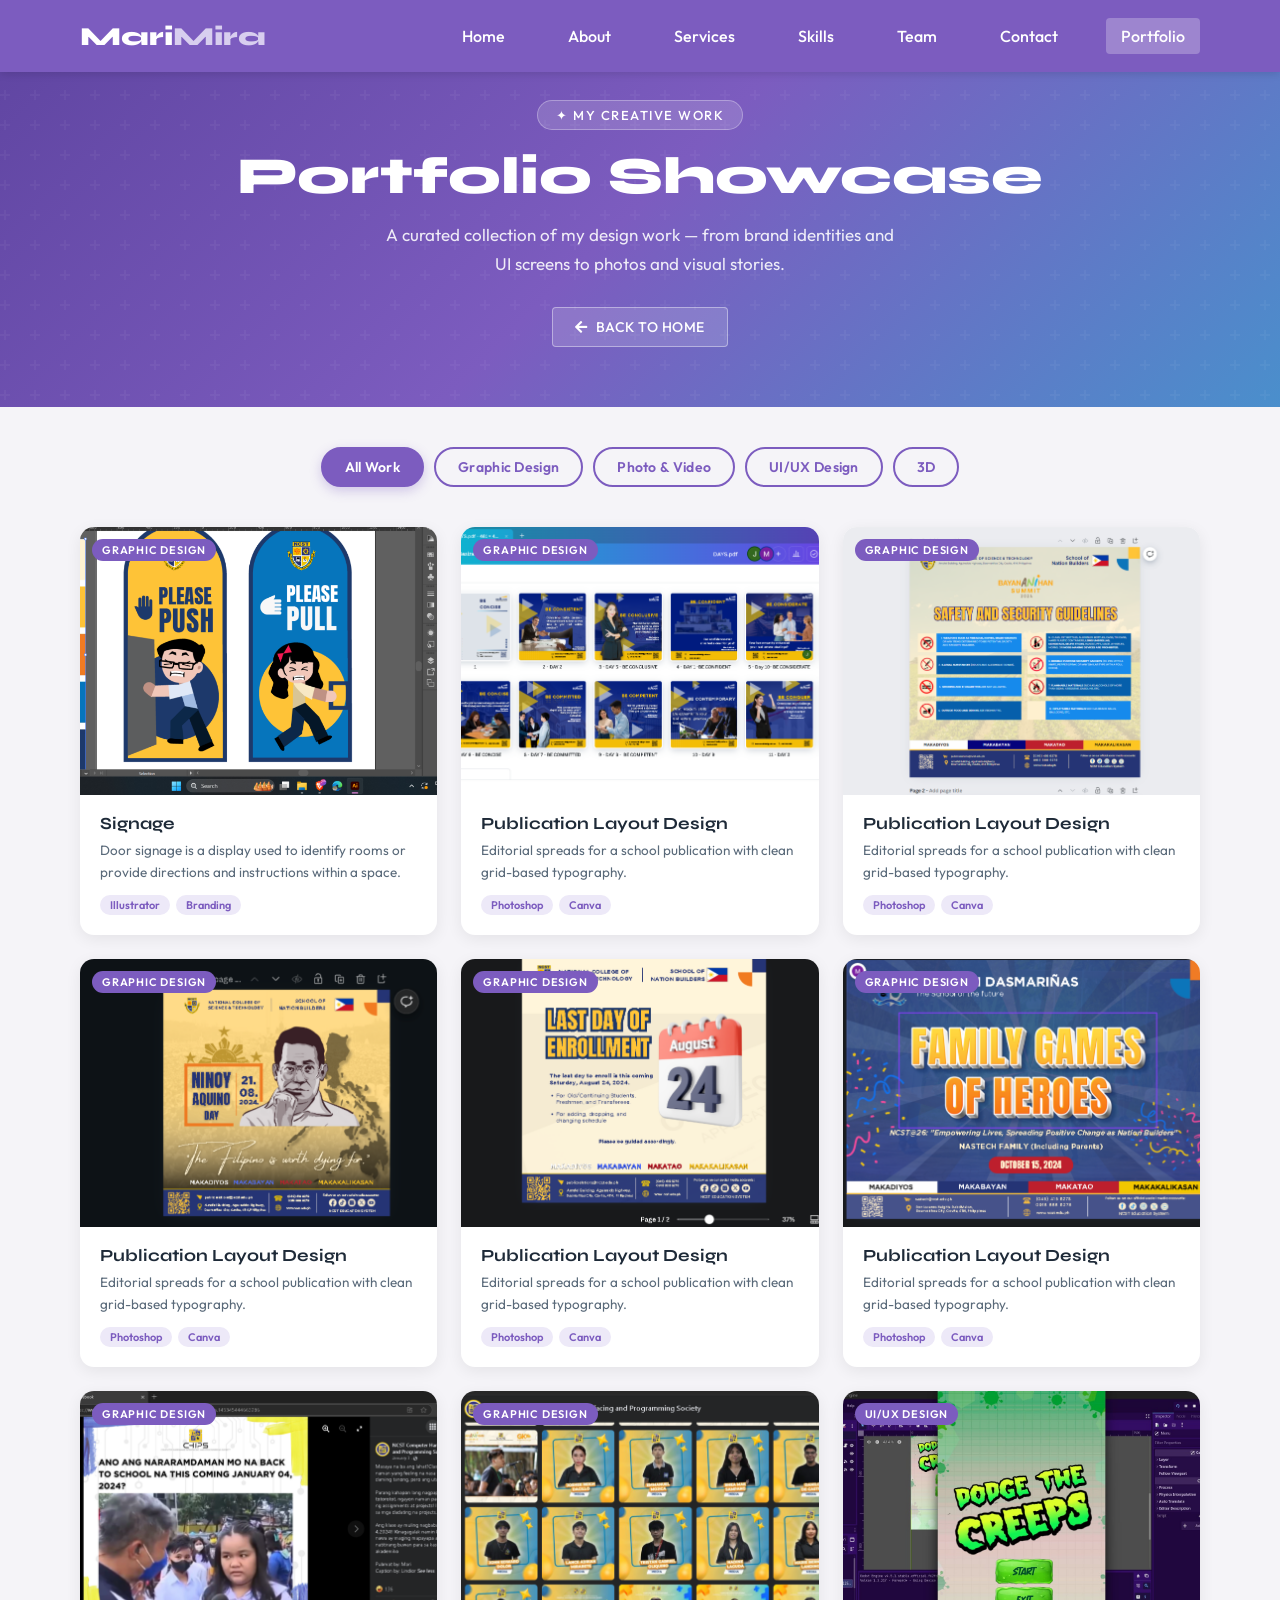
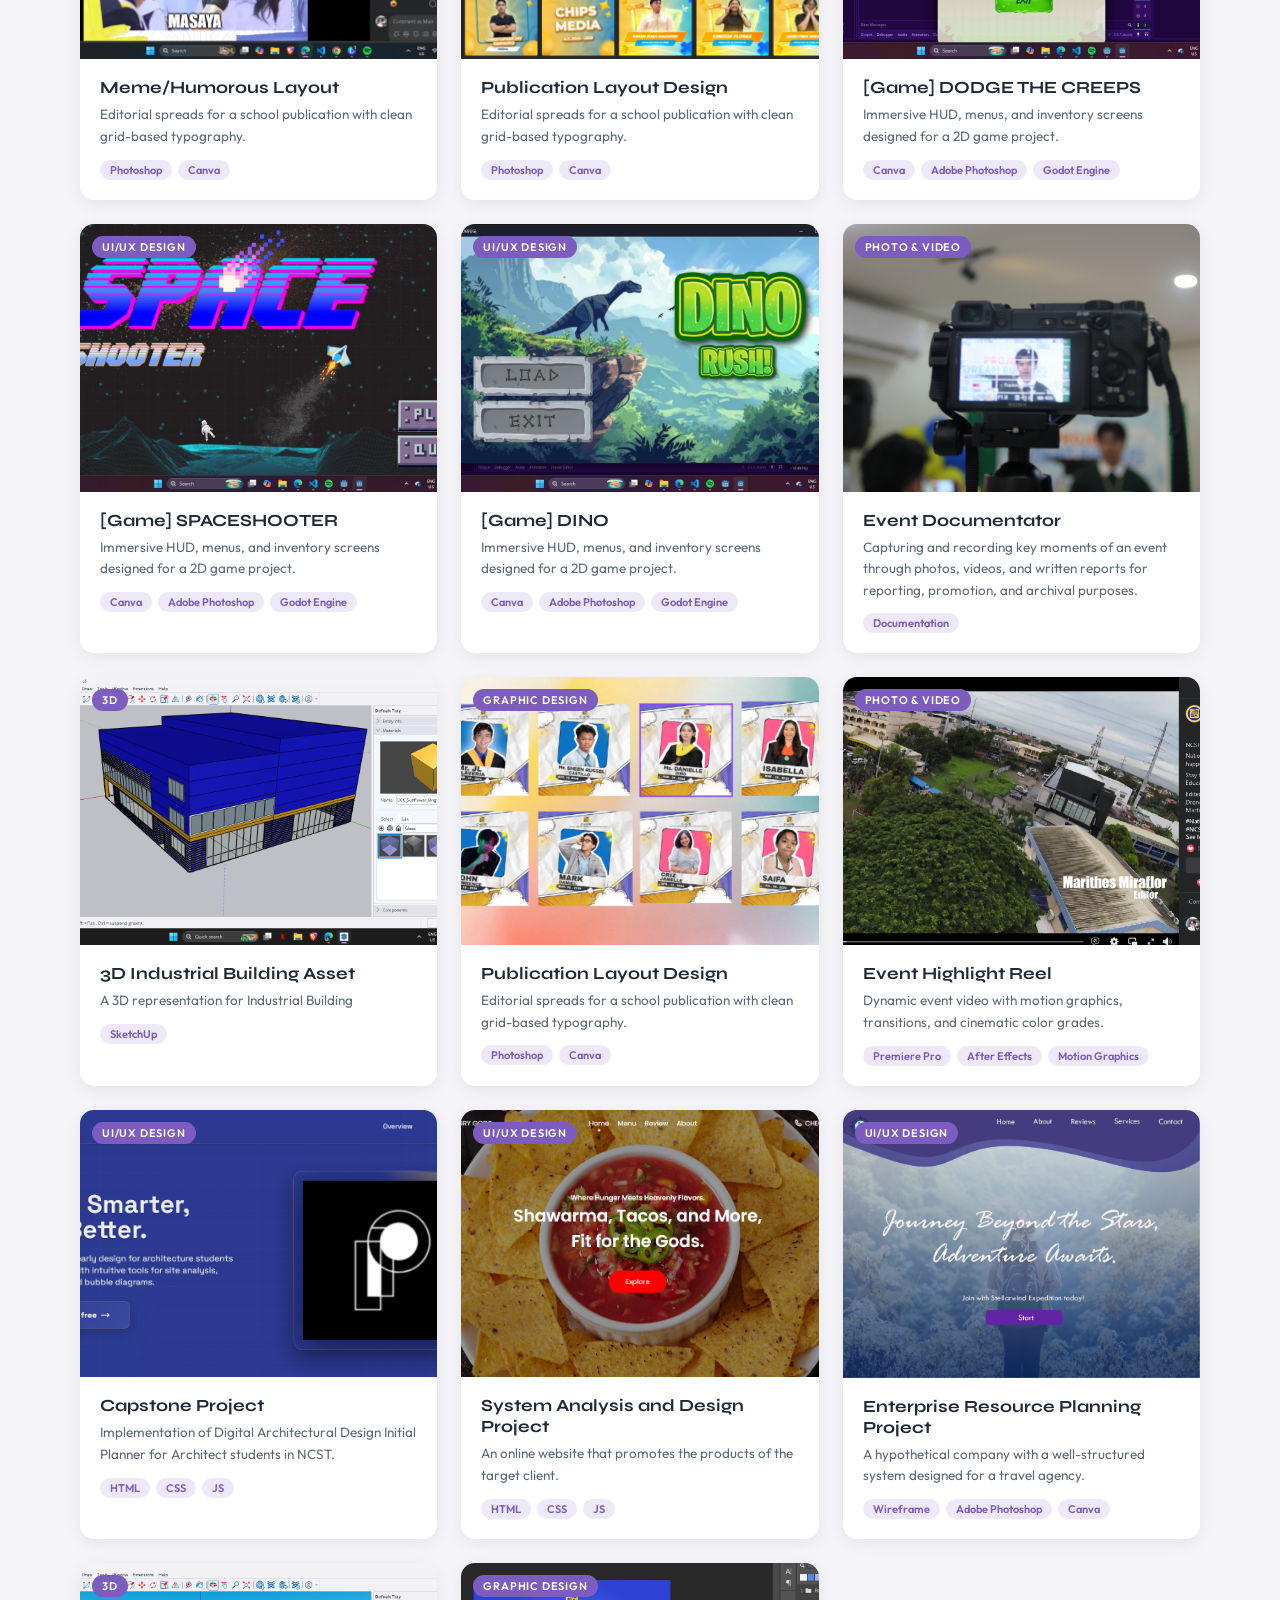
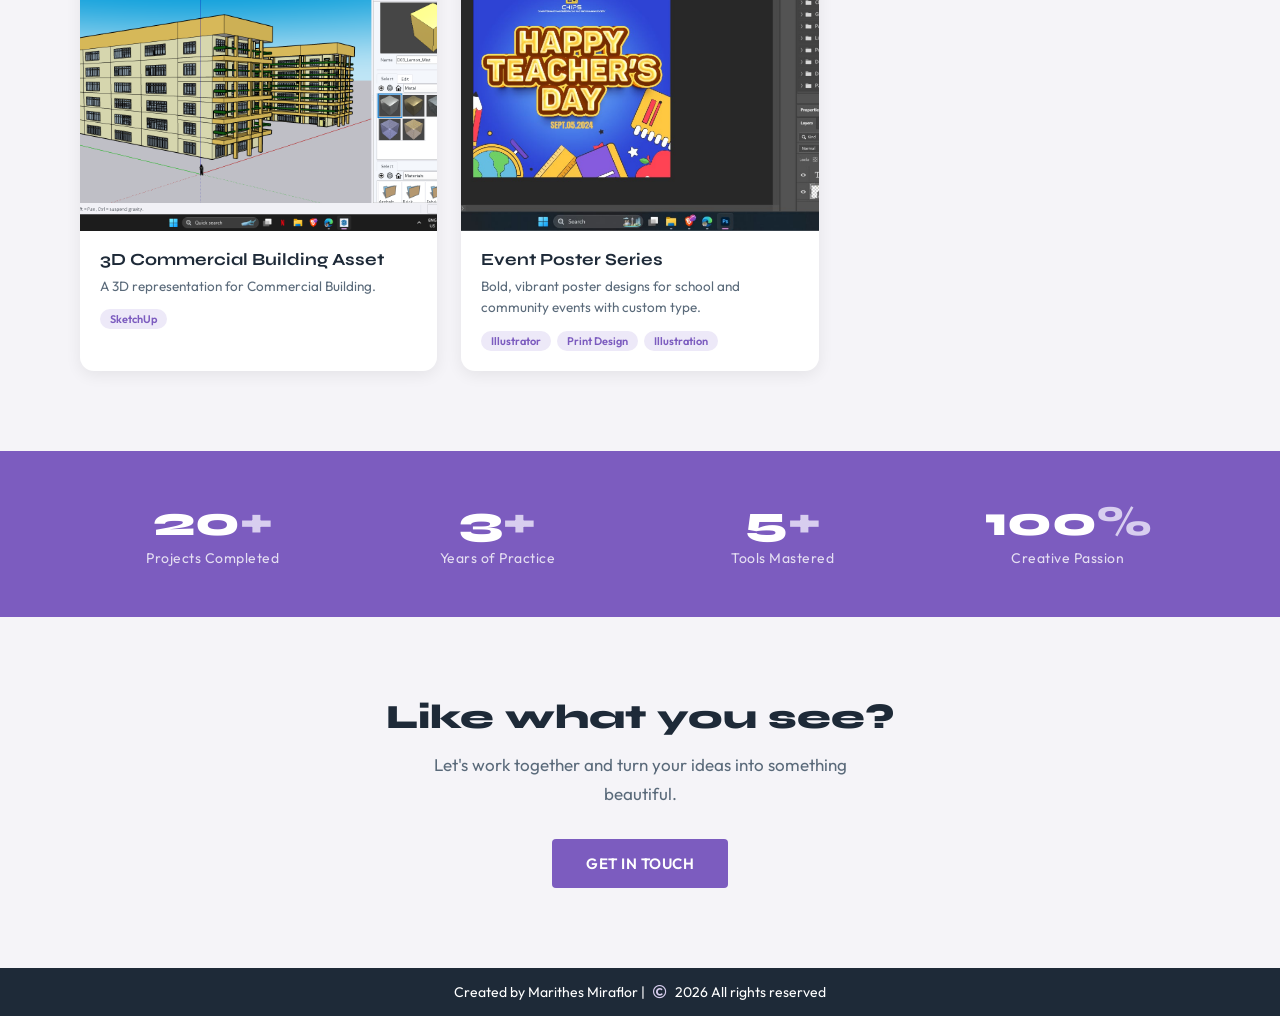
==== MARI's PORTFOLIO/portfolio/portfolio.html @ d10860b1 "Add files via upload" ====
<!DOCTYPE html>
<html lang="en">
<head>
    <meta charset="UTF-8">
    <meta name="viewport" content="width=device-width, initial-scale=1.0">
    <title>MariMira | Portfolio</title>
    <link rel="stylesheet" href="https://cdnjs.cloudflare.com/ajax/libs/font-awesome/5.15.3/css/all.min.css"/>
    <link rel="preconnect" href="https://fonts.googleapis.com">
    <link rel="preconnect" href="https://fonts.gstatic.com" crossorigin>
    <link href="https://fonts.googleapis.com/css2?family=Syne:wght@700;800&family=Outfit:wght@400;500;600&display=swap" rel="stylesheet">
    <link rel="stylesheet" href="portfolio.css">
</head>
<body>

    <div class="scroll-up-btn" id="scrollUpBtn">
        <i class="fas fa-angle-up"></i>
    </div>

    <!-- Navbar -->
    <nav class="navbar" id="navbar">
        <div class="max-width">
            <div class="logo"><a href="index.html">Mari<span>Mira</span></a></div>
            <ul class="menu" id="navMenu">
                <li><a href="index.html#home">Home</a></li>
                <li><a href="index.html#about">About</a></li>
                <li><a href="index.html#services">Services</a></li>
                <li><a href="index.html#skills">Skills</a></li>
                <li><a href="index.html#teams">Team</a></li>
                <li><a href="index.html#contact">Contact</a></li>
                <li><a href="portfolio.html" class="active-link">Portfolio</a></li>
            </ul>
            <div class="menu-btn" id="menuToggle">
                <i class="fas fa-bars"></i>
            </div>
        </div>
    </nav>

    <!-- Hero -->
    <section class="portfolio-hero">
        <div class="max-width">
            <div class="inner">
                <div class="label">✦ My Creative Work</div>
                <h1>Portfolio Showcase</h1>
                <p>A curated collection of my design work — from brand identities and UI screens to photos and visual stories.</p>
                <a href="index.html" class="hero-back-btn">
                    <i class="fas fa-arrow-left"></i> Back to Home
                </a>
            </div>
        </div>
    </section>

    <!-- Filter Bar -->
    <div class="filter-bar">
        <div class="max-width">
            <div class="filter-group">
                <button class="filter-btn active" data-filter="all">All Work</button>
                <button class="filter-btn" data-filter="graphic">Graphic Design</button>
                <button class="filter-btn" data-filter="photo">Photo &amp; Video</button>
                <button class="filter-btn" data-filter="ui">UI/UX Design</button>
                <button class="filter-btn" data-filter="social">3D</button>
            </div>
        </div>
    </div>

    <!-- Portfolio Grid -->
    <section class="portfolio-grid">
        <div class="max-width">
            <div class="grid-wrapper" id="portfolioGrid">

                <!-- Card 1 - Graphic Design -->
                <div class="port-card" data-category="graphic">
                    <div class="card-thumb">
                        <img src="images/portfolio/GR-1.png" alt="Brand Identity" onerror="this.style.display='none';this.nextElementSibling.style.display='flex'">
                        <div class="placeholder" style="display:none"><i class="fas fa-paint-brush"></i><span>Branding</span></div>
                        <span class="card-category-badge">Graphic Design</span>
                        <div class="card-overlay">
                            <div class="overlay-btn" onclick="openLightbox('NCST Door Signage','A full brand identity system including logo, color palette, and typography guidelines crafted to provide information, such as instructions. It helps guide people, improve organization, and ensure clear communication within a space.', event)">
                                <i class="fas fa-eye"></i>
                            </div>
                        </div>
                    </div>
                    <div class="card-body">
                        <h3>Signage</h3>
                        <p>Door signage is a display used to identify rooms or provide directions and instructions within a space.</p>
                        <div class="card-tags">
                            <span class="tag">Illustrator</span>
                            <span class="tag">Branding</span>
                        </div>
                    </div>
                </div>

                <div class="port-card" data-category="graphic">
                    <div class="card-thumb">
                        <img src="images/portfolio/8.png" alt="Publication Layout" onerror="this.style.display='none';this.nextElementSibling.style.display='flex'">
                        <div class="placeholder" style="display:none"><i class="fas fa-book-open"></i><span>Layout Design</span></div>
                        <span class="card-category-badge">Graphic Design</span>
                        <div class="card-overlay">
                            <div class="overlay-btn" onclick="openLightbox('Publication Layout Design','Editorial layout design for a school publication — managing grid systems, typographic hierarchy, and visual storytelling across multiple spreads.','fas fa-book-open', event)">
                                <i class="fas fa-eye"></i>
                            </div>
                        </div>
                    </div>
                    <div class="card-body">
                        <h3>Publication Layout Design</h3>
                        <p>Editorial spreads for a school publication with clean grid-based typography.</p>
                        <div class="card-tags">
                            <span class="tag">Photoshop</span>
                            <span class="tag">Canva</span>
                        </div>
                    </div>
                </div>

                <div class="port-card" data-category="graphic">
                    <div class="card-thumb">
                        <img src="images/portfolio/9.png" alt="Publication Layout" onerror="this.style.display='none';this.nextElementSibling.style.display='flex'">
                        <div class="placeholder" style="display:none"><i class="fas fa-book-open"></i><span>Layout Design</span></div>
                        <span class="card-category-badge">Graphic Design</span>
                        <div class="card-overlay">
                            <div class="overlay-btn" onclick="openLightbox('Publication Layout Design','Editorial layout design for a school publication — managing grid systems, typographic hierarchy, and visual storytelling across multiple spreads.','fas fa-book-open', event)">
                                <i class="fas fa-eye"></i>
                            </div>
                        </div>
                    </div>
                    <div class="card-body">
                        <h3>Publication Layout Design</h3>
                        <p>Editorial spreads for a school publication with clean grid-based typography.</p>
                        <div class="card-tags">
                            <span class="tag">Photoshop</span>
                            <span class="tag">Canva</span>
                        </div>
                    </div>
                </div>

                <div class="port-card" data-category="graphic">
                    <div class="card-thumb">
                        <img src="images/portfolio/10.png" alt="Publication Layout" onerror="this.style.display='none';this.nextElementSibling.style.display='flex'">
                        <div class="placeholder" style="display:none"><i class="fas fa-book-open"></i><span>Layout Design</span></div>
                        <span class="card-category-badge">Graphic Design</span>
                        <div class="card-overlay">
                            <div class="overlay-btn" onclick="openLightbox('Publication Layout Design','Editorial layout design for a school publication — managing grid systems, typographic hierarchy, and visual storytelling across multiple spreads.','fas fa-book-open', event)">
                                <i class="fas fa-eye"></i>
                            </div>
                        </div>
                    </div>
                    <div class="card-body">
                        <h3>Publication Layout Design</h3>
                        <p>Editorial spreads for a school publication with clean grid-based typography.</p>
                        <div class="card-tags">
                            <span class="tag">Photoshop</span>
                            <span class="tag">Canva</span>
                        </div>
                    </div>
                </div>

                <div class="port-card" data-category="graphic">
                    <div class="card-thumb">
                        <img src="images/portfolio/11.png" alt="Publication Layout" onerror="this.style.display='none';this.nextElementSibling.style.display='flex'">
                        <div class="placeholder" style="display:none"><i class="fas fa-book-open"></i><span>Layout Design</span></div>
                        <span class="card-category-badge">Graphic Design</span>
                        <div class="card-overlay">
                            <div class="overlay-btn" onclick="openLightbox('Publication Layout Design','Editorial layout design for a school publication — managing grid systems, typographic hierarchy, and visual storytelling across multiple spreads.','fas fa-book-open', event)">
                                <i class="fas fa-eye"></i>
                            </div>
                        </div>
                    </div>
                    <div class="card-body">
                        <h3>Publication Layout Design</h3>
                        <p>Editorial spreads for a school publication with clean grid-based typography.</p>
                        <div class="card-tags">
                            <span class="tag">Photoshop</span>
                            <span class="tag">Canva</span>
                        </div>
                    </div>
                </div>

                <div class="port-card" data-category="graphic">
                    <div class="card-thumb">
                        <img src="images/portfolio/12.png" alt="Publication Layout" onerror="this.style.display='none';this.nextElementSibling.style.display='flex'">
                        <div class="placeholder" style="display:none"><i class="fas fa-book-open"></i><span>Layout Design</span></div>
                        <span class="card-category-badge">Graphic Design</span>
                        <div class="card-overlay">
                            <div class="overlay-btn" onclick="openLightbox('Publication Layout Design','Editorial layout design for a school publication — managing grid systems, typographic hierarchy, and visual storytelling across multiple spreads.','fas fa-book-open', event)">
                                <i class="fas fa-eye"></i>
                            </div>
                        </div>
                    </div>
                    <div class="card-body">
                        <h3>Publication Layout Design</h3>
                        <p>Editorial spreads for a school publication with clean grid-based typography.</p>
                        <div class="card-tags">
                            <span class="tag">Photoshop</span>
                            <span class="tag">Canva</span>
                        </div>
                    </div>
                </div>

                <div class="port-card" data-category="graphic">
                    <div class="card-thumb">
                        <img src="images/portfolio/13.png" alt="Publication Layout" onerror="this.style.display='none';this.nextElementSibling.style.display='flex'">
                        <div class="placeholder" style="display:none"><i class="fas fa-book-open"></i><span>Layout Design</span></div>
                        <span class="card-category-badge">Graphic Design</span>
                        <div class="card-overlay">
                            <div class="overlay-btn" onclick="openLightbox('Publication Layout Design','Editorial layout design for a school publication — managing grid systems, typographic hierarchy, and visual storytelling across multiple spreads.','fas fa-book-open', event)">
                                <i class="fas fa-eye"></i>
                            </div>
                        </div>
                    </div>
                    <div class="card-body">
                        <h3>Meme/Humorous Layout</h3>
                        <p>Editorial spreads for a school publication with clean grid-based typography.</p>
                        <div class="card-tags">
                            <span class="tag">Photoshop</span>
                            <span class="tag">Canva</span>
                        </div>
                    </div>
                </div>

                <div class="port-card" data-category="graphic">
                    <div class="card-thumb">
                        <img src="images/portfolio/14.png" alt="Publication Layout" onerror="this.style.display='none';this.nextElementSibling.style.display='flex'">
                        <div class="placeholder" style="display:none"><i class="fas fa-book-open"></i><span>Layout Design</span></div>
                        <span class="card-category-badge">Graphic Design</span>
                        <div class="card-overlay">
                            <div class="overlay-btn" onclick="openLightbox('Publication Layout Design','Editorial layout design for a school publication — managing grid systems, typographic hierarchy, and visual storytelling across multiple spreads.','fas fa-book-open', event)">
                                <i class="fas fa-eye"></i>
                            </div>
                        </div>
                    </div>
                    <div class="card-body">
                        <h3>Publication Layout Design</h3>
                        <p>Editorial spreads for a school publication with clean grid-based typography.</p>
                        <div class="card-tags">
                            <span class="tag">Photoshop</span>
                            <span class="tag">Canva</span>
                        </div>
                    </div>
                </div>

                <!-- Card 2 - UI/UX -->
                <div class="port-card" data-category="ui">
                    <div class="card-thumb">
                        <img src="images/portfolio/DDG.jpg" alt="Game UI" onerror="this.style.display='none';this.nextElementSibling.style.display='flex'">
                        <div class="placeholder" style="display:none"><i class="fas fa-gamepad"></i><span>Game UI</span></div>
                        <span class="card-category-badge">UI/UX Design</span>
                        <div class="card-overlay">
                            <div class="overlay-btn" onclick="openLightbox('Game UI Design','Designed an intuitive and visually immersive UI system for a 2D game — covering menus, HUDs, inventory, and dialogue boxes with cohesive visual language.','fas fa-gamepad', event)">
                                <i class="fas fa-eye"></i>
                            </div>
                        </div>
                    </div>
                    <div class="card-body">
                        <h3>[Game] DODGE THE CREEPS</h3>
                        <p>Immersive HUD, menus, and inventory screens designed for a 2D game project.</p>
                        <div class="card-tags">
                            <span class="tag">Canva</span>
                            <span class="tag">Adobe Photoshop</span>
                            <span class="tag">Godot Engine</span>
                        </div>
                    </div>
                </div>
                <!-- Card 2 - UI/UX -->
                <div class="port-card" data-category="ui">
                    <div class="card-thumb">
                        <img src="images/portfolio/SPC.jpg" alt="Game UI" onerror="this.style.display='none';this.nextElementSibling.style.display='flex'">
                        <div class="placeholder" style="display:none"><i class="fas fa-gamepad"></i><span>Game UI</span></div>
                        <span class="card-category-badge">UI/UX Design</span>
                        <div class="card-overlay">
                            <div class="overlay-btn" onclick="openLightbox('Game UI Design','Designed an intuitive and visually immersive UI system for a 2D game — covering menus, HUDs, inventory, and dialogue boxes with cohesive visual language.','fas fa-gamepad', event)">
                                <i class="fas fa-eye"></i>
                            </div>
                        </div>
                    </div>
                    <div class="card-body">
                        <h3>[Game] SPACESHOOTER</h3>
                        <p>Immersive HUD, menus, and inventory screens designed for a 2D game project.</p>
                        <div class="card-tags">
                            <span class="tag">Canva</span>
                            <span class="tag">Adobe Photoshop</span>
                            <span class="tag">Godot Engine</span>
                        </div>
                    </div>
                </div>
                 <!-- Card 2 - UI/UX -->
                <div class="port-card" data-category="ui">
                    <div class="card-thumb">
                        <img src="images/portfolio/DINO.jpg" alt="Game UI" onerror="this.style.display='none';this.nextElementSibling.style.display='flex'">
                        <div class="placeholder" style="display:none"><i class="fas fa-gamepad"></i><span>Game UI</span></div>
                        <span class="card-category-badge">UI/UX Design</span>
                        <div class="card-overlay">
                            <div class="overlay-btn" onclick="openLightbox('Game UI Design','Designed an intuitive and visually immersive UI system for a 2D game — covering menus, HUDs, inventory, and dialogue boxes with cohesive visual language.','fas fa-gamepad', event)">
                                <i class="fas fa-eye"></i>
                            </div>
                        </div>
                    </div>
                    <div class="card-body">
                        <h3>[Game] DINO</h3>
                        <p>Immersive HUD, menus, and inventory screens designed for a 2D game project.</p>
                        <div class="card-tags">
                            <span class="tag">Canva</span>
                            <span class="tag">Adobe Photoshop</span>
                            <span class="tag">Godot Engine</span>
                        </div>
                    </div>
                </div>
                

                <!-- Card 3 - Photo & Video -->
                <div class="port-card" data-category="photo">
                    <div class="card-thumb">
                        <img src="images/portfolio/IMG.JPG" alt="Photo Editing" onerror="this.style.display='none';this.nextElementSibling.style.display='flex'">
                        <div class="placeholder" style="display:none"><i class="fas fa-camera"></i><span>Photography</span></div>
                        <span class="card-category-badge">Photo &amp; Video</span>
                        <div class="card-overlay">
                            <div class="overlay-btn" onclick="openLightbox('Photography','I document events by capturing important moments through photos, videos, and notes to support reporting, promotion, and record-keeping.', event)">
                                <i class="fas fa-eye"></i>
                            </div>
                        </div>
                    </div>
                    <div class="card-body">
                        <h3>Event Documentator</h3>
                        <p>Capturing and recording key moments of an event through photos, videos, and written reports for reporting, promotion, and archival purposes.</p>
                        <div class="card-tags">
                            <span class="tag">Documentation</span>
                        </div>
                    </div>
                </div>

                <!-- Card 4 - 3D -->
                <div class="port-card" data-category="social">
                    <div class="card-thumb">
                        <img src="images/portfolio/3d-1.png" alt="3D" onerror="this.style.display='none';this.nextElementSibling.style.display='flex'">
                        <div class="placeholder" style="display:none"><i class="fas fa-hashtag"></i><span>3D</span></div>
                        <span class="card-category-badge">3D</span>
                        <div class="card-overlay">
                            <div class="overlay-btn" onclick="openLightbox('3D Industrial Building', 'A 3D model of an industrial building is a digital representation of a facility like a factory or warehouse, showing its structure, layout, and key components. It is used for visualization, planning, and design purposes.', event)">
                                <i class="fas fa-eye"></i>
                            </div>
                        </div>
                    </div>
                    <div class="card-body">
                        <h3>3D Industrial Building Asset</h3>
                        <p>A 3D representation for Industrial Building</p>
                        <div class="card-tags">
                            <span class="tag">SketchUp</span>
                        </div>
                    </div>
                </div>

                <!-- Card 5 - Graphic Design -->
                <div class="port-card" data-category="graphic">
                    <div class="card-thumb">
                        <img src="images/portfolio/GR-3.png" alt="Publication Layout" onerror="this.style.display='none';this.nextElementSibling.style.display='flex'">
                        <div class="placeholder" style="display:none"><i class="fas fa-book-open"></i><span>Layout Design</span></div>
                        <span class="card-category-badge">Graphic Design</span>
                        <div class="card-overlay">
                            <div class="overlay-btn" onclick="openLightbox('Publication Layout Design','Editorial layout design for a school publication — managing grid systems, typographic hierarchy, and visual storytelling across multiple spreads.','fas fa-book-open', event)">
                                <i class="fas fa-eye"></i>
                            </div>
                        </div>
                    </div>
                    <div class="card-body">
                        <h3>Publication Layout Design</h3>
                        <p>Editorial spreads for a school publication with clean grid-based typography.</p>
                        <div class="card-tags">
                            <span class="tag">Photoshop</span>
                            <span class="tag">Canva</span>
                        </div>
                    </div>
                </div>

                <!-- Card 6 - Photo & Video -->
                <div class="port-card" data-category="photo">
                    <div class="card-thumb">
                        <img src="images/portfolio/VID.png" alt="Video Editing" onerror="this.style.display='none';this.nextElementSibling.style.display='flex'">
                        <div class="placeholder" style="display:none"><i class="fas fa-film"></i><span>Video Editing</span></div>
                        <span class="card-category-badge">Photo &amp; Video</span>
                        <div class="card-overlay">
                            <div class="overlay-btn" onclick="openLightbox('Event Highlight Reel','A dynamic event highlight reel featuring motion graphics, transitions, and color-graded footage — edited for social media and presentation use.','fas fa-film', event)">
                                <i class="fas fa-eye"></i>
                            </div>
                        </div>
                    </div>
                    <div class="card-body">
                        <h3>Event Highlight Reel</h3>
                        <p>Dynamic event video with motion graphics, transitions, and cinematic color grades.</p>
                        <div class="card-tags">
                            <span class="tag">Premiere Pro</span>
                            <span class="tag">After Effects</span>
                            <span class="tag">Motion Graphics</span>
                        </div>
                    </div>
                </div>

                <!-- Card 7 - UI/UX -->
                <div class="port-card" data-category="ui">
                    <div class="card-thumb">
                        <img src="images/portfolio/CPS.png" alt="App UX" onerror="this.style.display='none';this.nextElementSibling.style.display='flex'">
                        <div class="placeholder" style="display:none"><i class="fas fa-mobile-alt"></i><span>Website</span></div>
                        <span class="card-category-badge">UI/UX Design</span>
                        <div class="card-overlay">
                            <div class="overlay-btn" onclick="openLightbox('PlanWise','An online tool for architecture students from the Alma Mater', event)">
                                <i class="fas fa-eye"></i>
                            </div>
                        </div>
                    </div>
                    <div class="card-body">
                        <h3>Capstone Project</h3>
                        <p>Implementation of Digital Architectural Design Initial Planner for Architect students in NCST.</p>
                        <div class="card-tags">
                            <span class="tag">HTML</span>
                            <span class="tag">CSS</span>
                            <span class="tag">JS</span>
                        </div>
                    </div>
                </div>
                 <!-- Card 7 - UI/UX -->
                <div class="port-card" data-category="ui">
                    <div class="card-thumb">
                        <img src="images/portfolio/HG.png" alt="App UX" onerror="this.style.display='none';this.nextElementSibling.style.display='flex'">
                        <div class="placeholder" style="display:none"><i class="fas fa-mobile-alt"></i><span>Website</span></div>
                        <span class="card-category-badge">UI/UX Design</span>
                        <div class="card-overlay">
                            <div class="overlay-btn" onclick="openLightbox('Hungry Gods', 'an online website developed as a project for System Analysis and Design, which promotes the products of the target client and showcases a user-friendly interface for browsing and engagement.', event)">
                                <i class="fas fa-eye"></i>
                            </div>
                        </div>
                    </div>
                    <div class="card-body">
                        <h3>System Analysis and Design Project</h3>
                        <p>An online website that promotes the products of the target client.</p>
                        <div class="card-tags">
                            <span class="tag">HTML</span>
                            <span class="tag">CSS</span>
                            <span class="tag">JS</span>
                        </div>
                    </div>
                </div>
                <div class="port-card" data-category="ui">
                    <div class="card-thumb">
                        <img src="images/portfolio/ERP.png" alt="Game UI" onerror="this.style.display='none';this.nextElementSibling.style.display='flex'">
                        <div class="placeholder" style="display:none"><i class="fas fa-gamepad"></i><span>Website</span></div>
                        <span class="card-category-badge">UI/UX Design</span>
                        <div class="card-overlay">
                            <div class="overlay-btn" onclick="openLightbox('Stellarwind Expeditions','Designed wireframes for an Enterprise Resource Planning (ERP) project, focusing on structured layouts and user-friendly interface planning.', event)">
                                <i class="fas fa-eye"></i>
                            </div>
                        </div>
                    </div>
                    <div class="card-body">
                        <h3>Enterprise Resource Planning Project</h3>
                        <p>A hypothetical company with a well-structured system designed for a travel agency.</p>
                        <div class="card-tags">
                            <span class="tag">Wireframe</span>
                            <span class="tag">Adobe Photoshop</span>
                            <span class="tag">Canva</span>
                        </div>
                    </div>
                </div>

                <!-- Card 8 - Social Media -->
                <div class="port-card" data-category="social">
                    <div class="card-thumb">
                        <img src="images/portfolio/3d-2.png" alt="Brand Socials" onerror="this.style.display='none';this.nextElementSibling.style.display='flex'">
                        <div class="placeholder" style="display:none"><i class="fas fa-bullhorn"></i><span>3D</span></div>
                        <span class="card-category-badge">3D</span>
                        <div class="card-overlay">
                            <div class="overlay-btn" onclick="openLightbox('3D Commercial Building','A 3D model of a commercial building is a digital representation of spaces like offices, malls, or shops, showcasing the layout, structure, and design. It is used for visualization, planning, and presentation.', event)">
                                <i class="fas fa-eye"></i>
                            </div>
                        </div>
                    </div>
                    <div class="card-body">
                        <h3>3D Commercial Building Asset</h3>
                        <p>A 3D representation for Commercial Building.</p>
                        <div class="card-tags">
                            <span class="tag">SketchUp</span>
                        </div>
                    </div>
                </div>

                <!-- Card 9 - Graphic Design -->
                <div class="port-card" data-category="graphic">
                    <div class="card-thumb">
                        <img src="images/portfolio/GR-2.png" alt="Event Poster" onerror="this.style.display='none';this.nextElementSibling.style.display='flex'">
                        <div class="placeholder" style="display:none"><i class="fas fa-star"></i><span>Event Poster</span></div>
                        <span class="card-category-badge">Graphic Design</span>
                        <div class="card-overlay">
                            <div class="overlay-btn" onclick="openLightbox('Event Poster Series','Bold and eye-catching poster designs for school and community events — each tailored with custom illustrations, strong typography, and vibrant color palettes.','fas fa-star', event)">
                                <i class="fas fa-eye"></i>
                            </div>
                        </div>
                    </div>
                    <div class="card-body">
                        <h3>Event Poster Series</h3>
                        <p>Bold, vibrant poster designs for school and community events with custom type.</p>
                        <div class="card-tags">
                            <span class="tag">Illustrator</span>
                            <span class="tag">Print Design</span>
                            <span class="tag">Illustration</span>
                        </div>
                    </div>
                </div>

            </div>
        </div>
    </section>

    <!-- Stats Bar -->
    <div class="stats-bar">
        <div class="max-width">
            <div class="inner">
                <div class="stat-item">
                    <div class="num">20<span>+</span></div>
                    <div class="label">Projects Completed</div>
                </div>
                <div class="stat-item">
                    <div class="num">3<span>+</span></div>
                    <div class="label">Years of Practice</div>
                </div>
                <div class="stat-item">
                    <div class="num">5<span>+</span></div>
                    <div class="label">Tools Mastered</div>
                </div>
                <div class="stat-item">
                    <div class="num">100<span>%</span></div>
                    <div class="label">Creative Passion</div>
                </div>
            </div>
        </div>
    </div>

    <!-- CTA -->
    <section class="cta-section">
        <div class="max-width">
            <h2>Like what you see?</h2>
            <p>Let's work together and turn your ideas into something beautiful.</p>
            <a href="index.html#contact" class="cta-btn">Get in Touch</a>
        </div>
    </section>

    <!-- Footer -->
    <footer>
        <span>Created by Marithes Miraflor | <span class="far fa-copyright"></span> 2026 All rights reserved</span>
    </footer>

    <!-- Lightbox -->
    <div class="lightbox-overlay" id="lightbox">
        <div class="lightbox-box">
            <button class="lightbox-close" id="lightboxCloseBtn"><i class="fas fa-times"></i></button>
            <div class="lightbox-img-placeholder" id="lbPlaceholder">
                <img id="lbImage" src="" alt="" style="display:none">
                <i class="fas fa-image" id="lbFallbackIcon"></i>
            </div>
            <div class="lightbox-body">
                <h3 id="lbTitle">Project Title</h3>
                <p id="lbDesc">Project description.</p>
            </div>
        </div>
    </div>

    <script src="portfolio.js"></script>
</body>
</html>
---- MARI's PORTFOLIO/portfolio/portfolio.css ----
/* ── Reset & Base ── */
* { margin: 0; padding: 0; box-sizing: border-box; text-decoration: none; }
html { scroll-behavior: smooth; }

::-webkit-scrollbar { width: 12px; }
::-webkit-scrollbar-track { background: #F5F4F8; }
::-webkit-scrollbar-thumb { background: #7C5CBF; border-radius: 10px; }
::-webkit-scrollbar-thumb:hover { background: #5E44A0; }

body { font-family: 'Outfit', sans-serif; background: #F5F4F8; color: #1E2A38; }

/* ── Navbar ── */
.navbar {
    position: fixed; width: 100%; z-index: 999;
    padding: 18px 0; font-family: 'Outfit', sans-serif;
    transition: all 0.3s ease;
    background: #7C5CBF;
    box-shadow: 0 2px 8px rgba(0,0,0,0.12);
}
.navbar.sticky { padding: 12px 0; background: #4A8FCC; box-shadow: 0 3px 10px rgba(0,0,0,0.1); }
.navbar .max-width { display: flex; align-items: center; justify-content: space-between; }
.navbar .logo a { color: #fff; font-size: 26px; font-weight: 800; font-family: 'Syne', sans-serif; }
.navbar .logo a span { color: #D8CEEF; transition: all 0.3s ease; }
.navbar.sticky .logo a span { color: #fff; }
.navbar .menu li { list-style: none; display: inline-block; }
.navbar .menu li a {
    display: block; color: #fff; font-size: 16px; font-weight: 500;
    margin-left: 30px; transition: all 0.3s ease;
    padding: 8px 15px; border-radius: 4px;
}
.navbar .menu li a:hover { background: rgba(255,255,255,0.18); transform: translateY(-3px); }
.navbar .menu li a.active-link { background: rgba(255,255,255,0.25); }
.menu-btn { color: #fff; font-size: 23px; cursor: pointer; display: none; }

/* ── Scroll-up ── */
.scroll-up-btn {
    position: fixed; height: 45px; width: 45px; background: #4A8FCC;
    right: 30px; bottom: 10px; text-align: center; line-height: 45px;
    color: #fff; z-index: 9999; font-size: 30px; border-radius: 50%;
    cursor: pointer; opacity: 0; pointer-events: none;
    transition: all 0.3s ease; box-shadow: 0 3px 10px rgba(0,0,0,0.15);
}
.scroll-up-btn.show { bottom: 30px; opacity: 1; pointer-events: auto; }
.scroll-up-btn:hover { filter: brightness(90%); transform: scale(1.1); }

/* ── Max-width helper ── */
.max-width { max-width: 1200px; padding: 0 40px; margin: auto; }

/* ── Hero / Banner ── */
.portfolio-hero {
    padding-top: 100px; padding-bottom: 60px;
    background: linear-gradient(135deg, #5E44A0 0%, #7C5CBF 50%, #4A8FCC 100%);
    position: relative; overflow: hidden;
}
.portfolio-hero::before {
    content: ''; position: absolute; inset: 0;
    background: url("data:image/svg+xml,%3Csvg width='60' height='60' viewBox='0 0 60 60' xmlns='http://www.w3.org/2000/svg'%3E%3Cg fill='none' fill-rule='evenodd'%3E%3Cg fill='%23ffffff' fill-opacity='0.04'%3E%3Cpath d='M36 34v-4h-2v4h-4v2h4v4h2v-4h4v-2h-4zm0-30V0h-2v4h-4v2h4v4h2V6h4V4h-4zM6 34v-4H4v4H0v2h4v4h2v-4h4v-2H6zM6 4V0H4v4H0v2h4v4h2V6h4V4H6z'/%3E%3C/g%3E%3C/g%3E%3C/svg%3E");
}
.portfolio-hero .inner { position: relative; text-align: center; color: #fff; }
.portfolio-hero .inner .label {
    display: inline-block; background: rgba(255,255,255,0.15);
    border: 1px solid rgba(255,255,255,0.3);
    padding: 6px 18px; border-radius: 20px;
    font-size: 13px; font-weight: 500; letter-spacing: 1.5px;
    text-transform: uppercase; margin-bottom: 18px;
}
.portfolio-hero .inner h1 {
    font-family: 'Syne', sans-serif; font-size: 52px; font-weight: 800;
    line-height: 1.1; margin-bottom: 16px;
}
.portfolio-hero .inner p {
    font-size: 17px; opacity: 0.88; max-width: 520px; margin: 0 auto 28px; line-height: 1.7;
}
.hero-back-btn {
    display: inline-flex; align-items: center; gap: 8px;
    background: rgba(255,255,255,0.15); border: 1.5px solid rgba(255,255,255,0.4);
    color: #fff; padding: 10px 22px; border-radius: 4px;
    font-size: 14px; font-weight: 500; letter-spacing: 0.5px;
    transition: all 0.3s ease; text-transform: uppercase;
}
.hero-back-btn:hover { background: rgba(255,255,255,0.28); transform: translateY(-2px); }

/* ── Filter Bar ── */
.filter-bar { padding: 40px 0 10px; text-align: center; }
.filter-bar .filter-group { display: flex; flex-wrap: wrap; gap: 10px; justify-content: center; }
.filter-btn {
    padding: 9px 22px; border-radius: 30px; border: 2px solid #7C5CBF;
    background: transparent; color: #7C5CBF; font-size: 14px; font-weight: 600;
    font-family: 'Outfit', sans-serif; cursor: pointer;
    transition: all 0.25s ease; letter-spacing: 0.3px;
}
.filter-btn:hover,
.filter-btn.active {
    background: #7C5CBF; color: #fff;
    box-shadow: 0 4px 12px rgba(124,92,191,0.3);
}

/* ── Portfolio Grid ── */
.portfolio-grid { padding: 30px 0 80px; }
.grid-wrapper {
    display: grid;
    grid-template-columns: repeat(3, 1fr);
    gap: 24px;
}

/* ── Card ── */
.port-card {
    background: #fff; border-radius: 14px;
    overflow: hidden;
    box-shadow: 0 4px 16px rgba(0,0,0,0.07);
    transition: transform 0.3s ease, box-shadow 0.3s ease;
    position: relative;
}
.port-card:hover {
    transform: translateY(-6px);
    box-shadow: 0 12px 30px rgba(124,92,191,0.2);
}
.port-card.hidden { display: none; }

.card-thumb {
    width: 100%; aspect-ratio: 4/3; position: relative; overflow: hidden;
    background: #e8e4f5;
}
.card-thumb img {
    width: 100%; height: 100%; object-fit: cover;
    transition: transform 0.4s ease;
}
.port-card:hover .card-thumb img { transform: scale(1.06); }

.card-thumb .placeholder {
    width: 100%; height: 100%;
    display: flex; flex-direction: column;
    align-items: center; justify-content: center;
    gap: 10px; color: #7C5CBF;
}
.card-thumb .placeholder i { font-size: 42px; opacity: 0.5; }
.card-thumb .placeholder span {
    font-size: 12px; opacity: 0.5; font-weight: 500;
    letter-spacing: 1px; text-transform: uppercase;
}

.card-overlay {
    position: absolute; inset: 0;
    background: rgba(94, 68, 160, 0.82);
    display: flex; align-items: center; justify-content: center; gap: 14px;
    opacity: 0; transition: opacity 0.3s ease;
}
.port-card:hover .card-overlay { opacity: 1; }

.overlay-btn {
    width: 44px; height: 44px; border-radius: 50%;
    background: rgba(255,255,255,0.2); border: 1.5px solid rgba(255,255,255,0.5);
    color: #fff; font-size: 16px; display: flex; align-items: center; justify-content: center;
    cursor: pointer; transition: background 0.2s ease;
}
.overlay-btn:hover { background: rgba(255,255,255,0.35); }

.card-category-badge {
    position: absolute; top: 12px; left: 12px;
    background: #7C5CBF; color: #fff;
    font-size: 11px; font-weight: 600; letter-spacing: 0.8px;
    text-transform: uppercase; padding: 4px 10px; border-radius: 20px;
}

.card-body { padding: 18px 20px 20px; }
.card-body h3 {
    font-family: 'Syne', sans-serif; font-size: 17px; font-weight: 700;
    color: #1E2A38; margin-bottom: 6px;
}
.card-body p { font-size: 13.5px; color: #5a6a7a; line-height: 1.6; }
.card-tags { display: flex; flex-wrap: wrap; gap: 6px; margin-top: 12px; }
.tag {
    font-size: 11px; font-weight: 600; padding: 3px 10px; border-radius: 20px;
    background: #ede9f8; color: #7C5CBF;
}

/* ── Stats Bar ── */
.stats-bar { background: #7C5CBF; padding: 50px 0; }
.stats-bar .inner {
    display: grid; grid-template-columns: repeat(4, 1fr);
    gap: 20px; text-align: center;
}
.stat-item { color: #fff; }
.stat-item .num {
    font-family: 'Syne', sans-serif; font-size: 42px; font-weight: 800;
    line-height: 1;
}
.stat-item .num span { color: #D8CEEF; }
.stat-item .label { font-size: 14px; opacity: 0.8; margin-top: 6px; letter-spacing: 0.5px; }

/* ── CTA ── */
.cta-section { padding: 80px 0; background: #F5F4F8; text-align: center; }
.cta-section h2 {
    font-family: 'Syne', sans-serif; font-size: 34px; font-weight: 800;
    color: #1E2A38; margin-bottom: 14px;
}
.cta-section p {
    font-size: 17px; color: #5a6a7a; max-width: 480px;
    margin: 0 auto 30px; line-height: 1.7;
}
.cta-btn {
    display: inline-block; background: #7C5CBF; color: #fff;
    font-size: 15px; padding: 13px 32px; border-radius: 4px;
    font-weight: 600; text-transform: uppercase; letter-spacing: 0.5px;
    transition: all 0.3s ease; border: 2px solid transparent;
    font-family: 'Outfit', sans-serif;
}
.cta-btn:hover {
    background: #4A8FCC; transform: translateY(-2px);
    box-shadow: 0 6px 18px rgba(0,0,0,0.15);
}

/* ── Footer ── */
footer {
    background: #1E2A38; padding: 15px 23px;
    color: #fff; text-align: center; font-size: 14px;
}
footer span a { color: #D8CEEF; transition: color 0.3s ease; }
footer span a:hover { color: #fff; }
footer .far { color: #D8CEEF; margin: 0 5px; }

/* ── Lightbox ── */
.lightbox-overlay {
    display: none; position: fixed; inset: 0;
    background: rgba(15, 10, 30, 0.92); z-index: 9998;
    align-items: center; justify-content: center;
}
.lightbox-overlay.open { display: flex; }
.lightbox-box {
    background: #fff; border-radius: 16px; max-width: 700px; width: 90%;
    overflow: hidden; position: relative;
    animation: popIn 0.25s ease;
}
@keyframes popIn {
    from { transform: scale(0.92); opacity: 0; }
    to   { transform: scale(1);    opacity: 1; }
}
.lightbox-img-placeholder {
    width: 100%; aspect-ratio: 16/9;
    display: flex; align-items: center; justify-content: center;
    background: linear-gradient(135deg, #ede9f8, #d8f0ff);
    color: #7C5CBF; font-size: 60px;
    overflow: hidden; position: relative;
}
.lightbox-img-placeholder #lbImage {
    position: absolute; inset: 0;
    width: 100%; height: 100%;
    object-fit: contain;
    background: #111;
}
.lightbox-img-placeholder #lbFallbackIcon { opacity: 0.5; }
.lightbox-body { padding: 24px 28px 28px; }
.lightbox-body h3 { font-family: 'Syne', sans-serif; font-size: 22px; color: #1E2A38; margin-bottom: 10px; }
.lightbox-body p { font-size: 15px; color: #5a6a7a; line-height: 1.7; }
.lightbox-close {
    position: absolute; top: 14px; right: 16px;
    background: rgba(0,0,0,0.55); border: none; color: #fff;
    width: 36px; height: 36px; border-radius: 50%; font-size: 16px;
    cursor: pointer; display: flex; align-items: center; justify-content: center;
    transition: background 0.2s; z-index: 10;
}
.lightbox-close:hover { background: rgba(0,0,0,0.8); transform: scale(1.1); }

/* ── Responsive ── */
@media (max-width: 947px) {
    .menu-btn { display: block; z-index: 999; }
    .menu-btn i.active::before { content: "\f00d"; }
    .navbar .menu {
        position: fixed; height: 100vh; width: 100%; left: -100%; top: 0;
        background: rgba(94,68,160,0.97); text-align: center;
        padding-top: 80px; transition: all 0.3s ease;
        backdrop-filter: blur(10px); overflow-y: auto;
    }
    .navbar .menu.active { left: 0; }
    .navbar .menu li { display: block; }
    .navbar .menu li a { display: inline-block; margin: 15px 0; font-size: 22px; }
    .grid-wrapper { grid-template-columns: repeat(2, 1fr); }
    .stats-bar .inner { grid-template-columns: repeat(2, 1fr); gap: 30px; }
}

@media (max-width: 600px) {
    .portfolio-hero .inner h1 { font-size: 34px; }
    .grid-wrapper { grid-template-columns: 1fr; }
    .stats-bar .inner { grid-template-columns: repeat(2, 1fr); }
    .stat-item .num { font-size: 32px; }
    footer { font-size: 12px; }
}
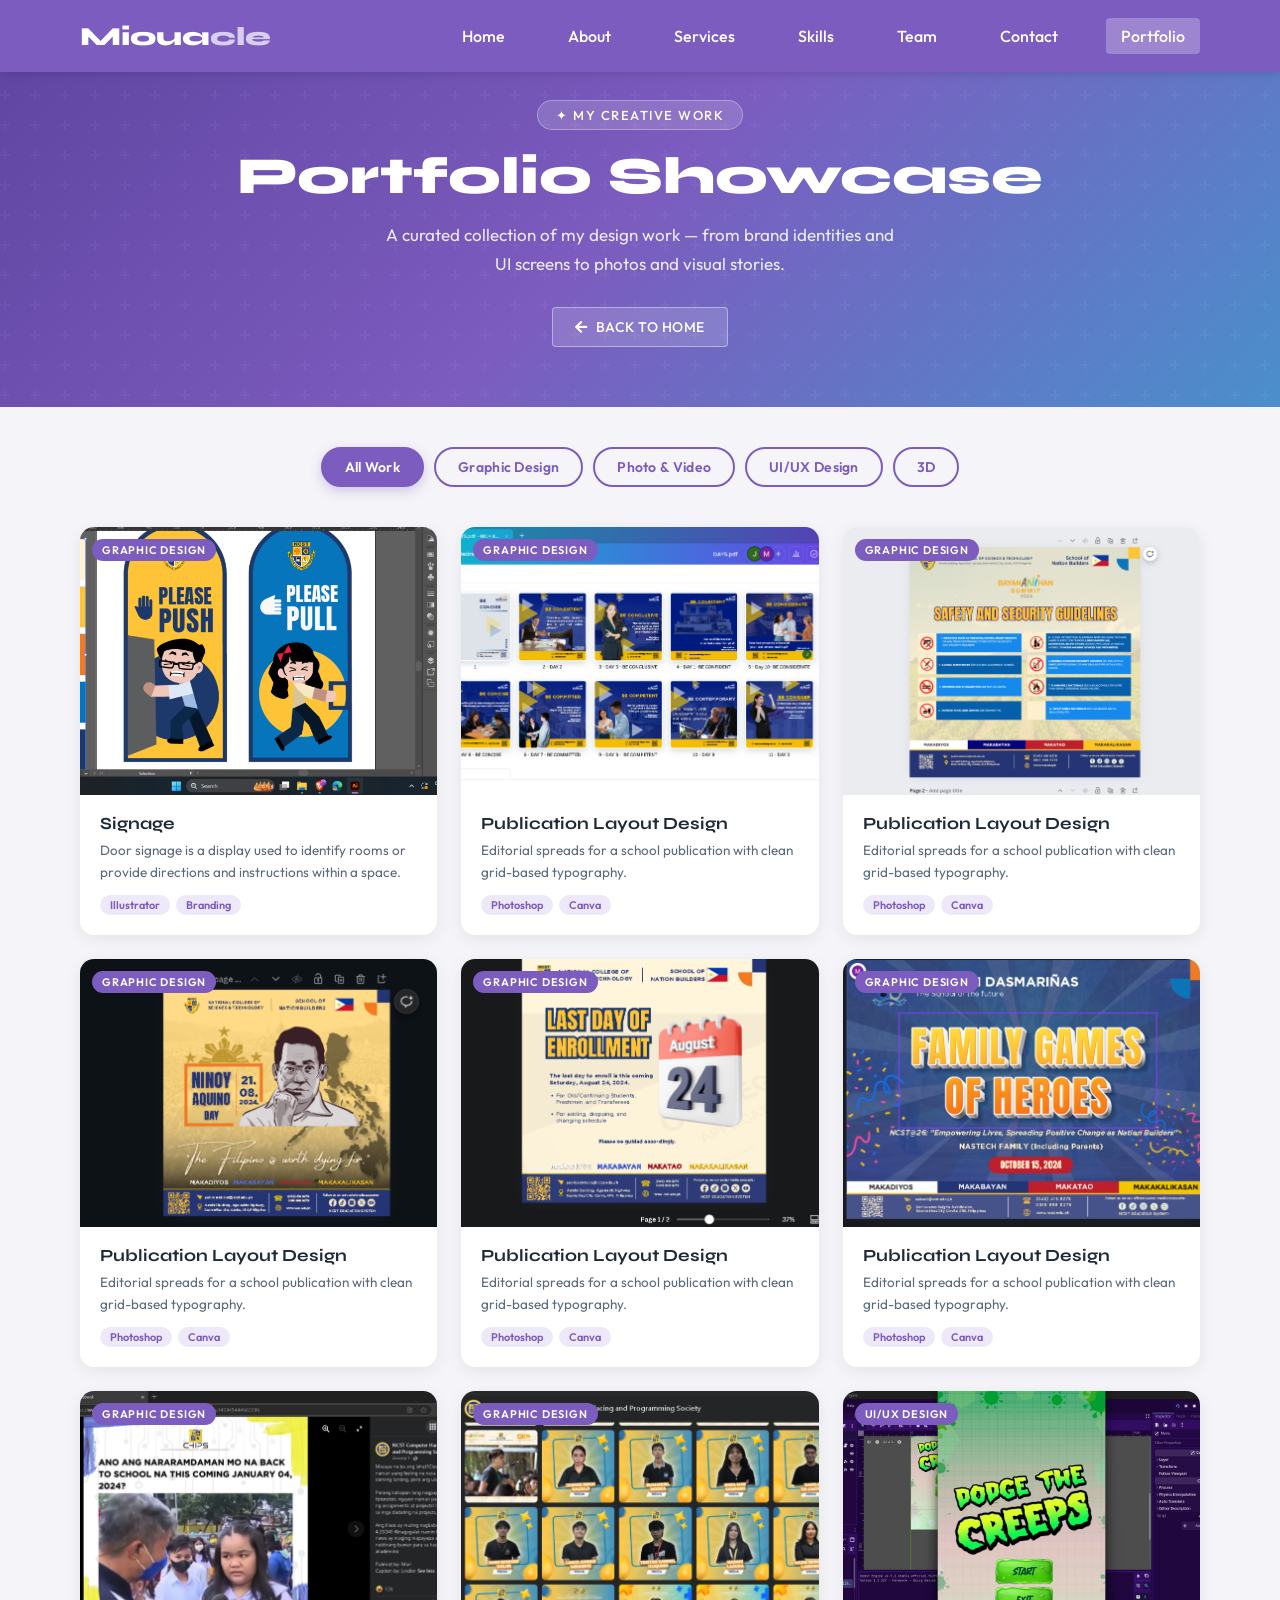
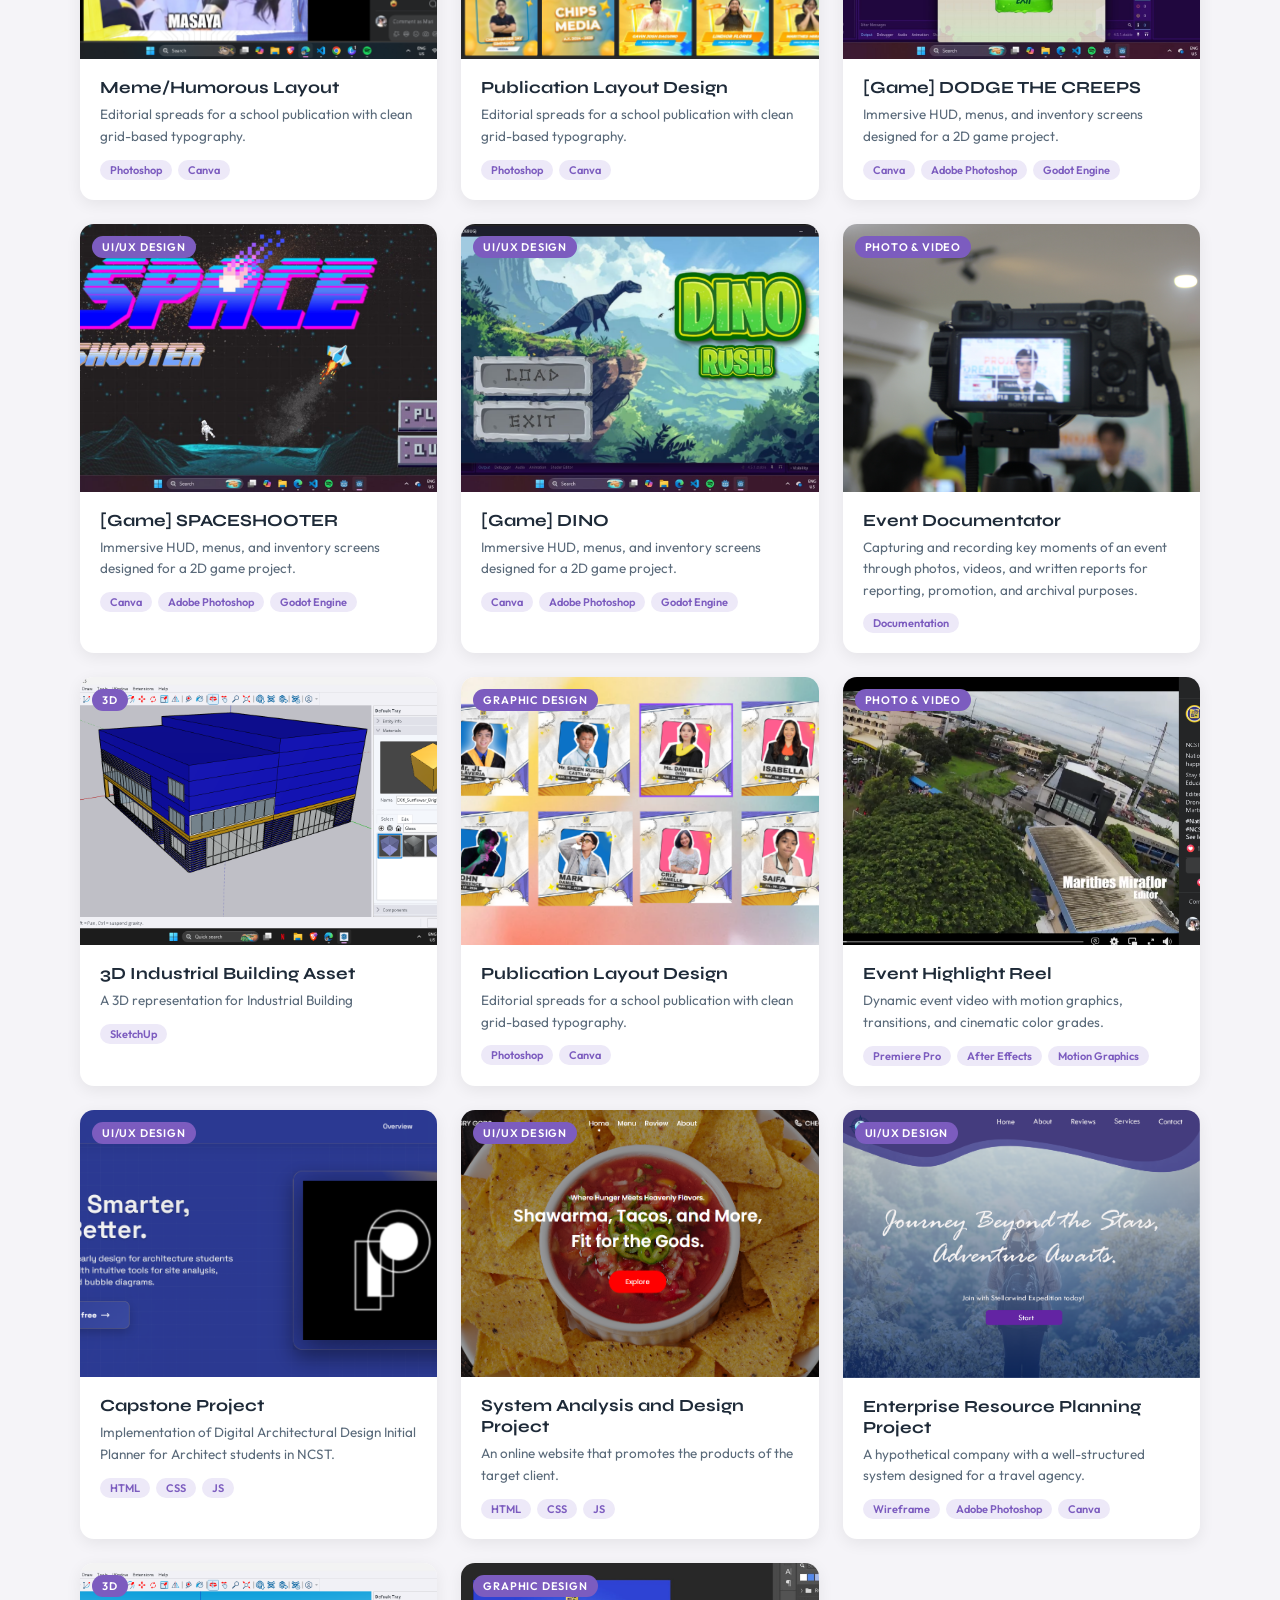
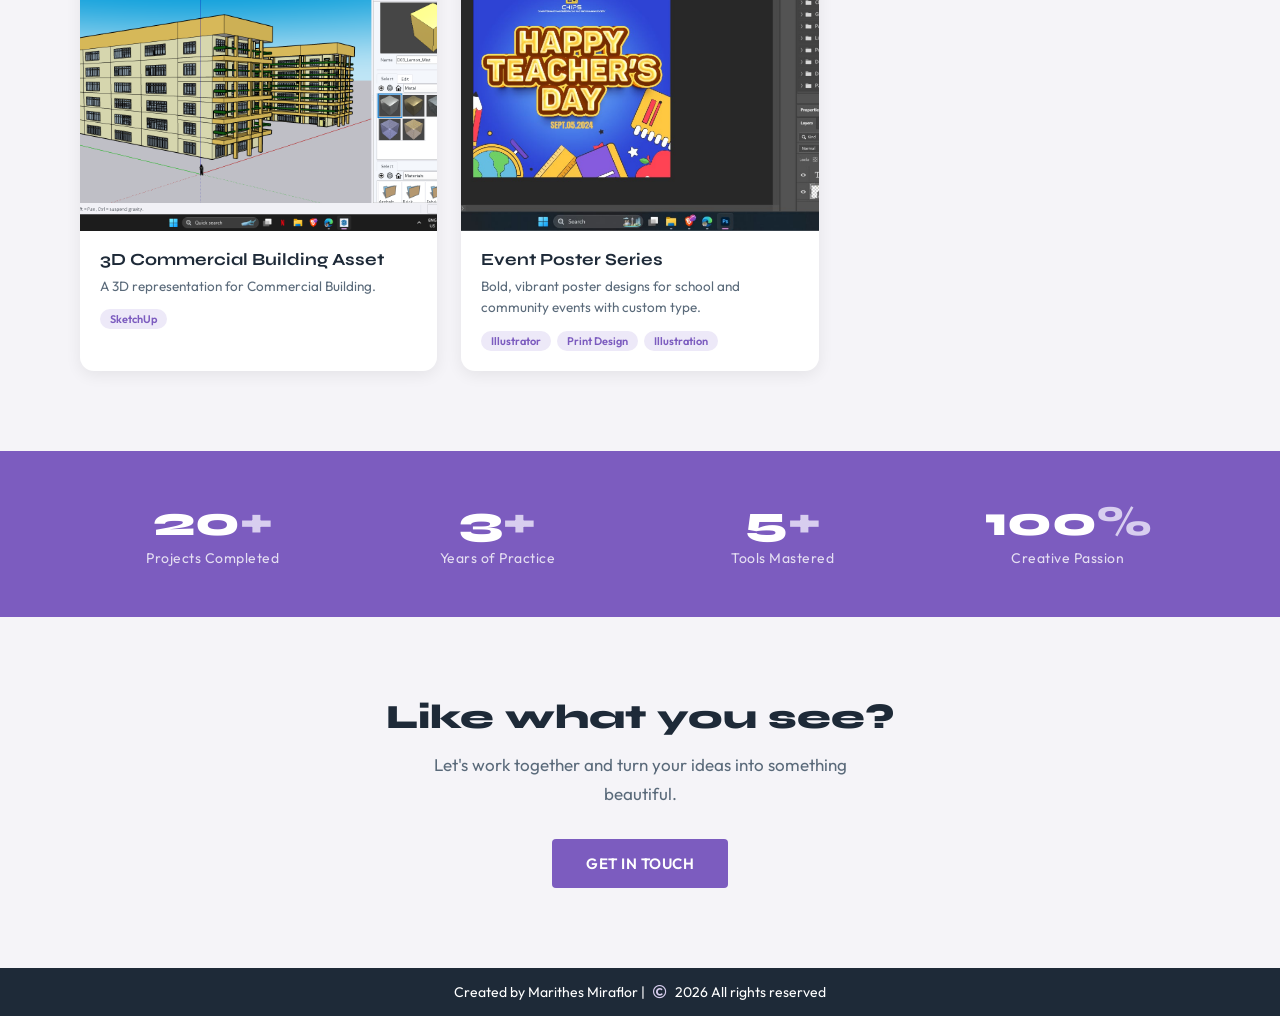
==== commit fe225f3e: "Add files via upload" ====
--- a/MARI's PORTFOLIO/portfolio/portfolio.html
+++ b/MARI's PORTFOLIO/portfolio/portfolio.html
@@ -3,12 +3,17 @@
 <head>
     <meta charset="UTF-8">
     <meta name="viewport" content="width=device-width, initial-scale=1.0">
-    <title>MariMira | Portfolio</title>
+    <title>Marithes Miraflor | Portfolio</title>
     <link rel="stylesheet" href="https://cdnjs.cloudflare.com/ajax/libs/font-awesome/5.15.3/css/all.min.css"/>
     <link rel="preconnect" href="https://fonts.googleapis.com">
     <link rel="preconnect" href="https://fonts.gstatic.com" crossorigin>
     <link href="https://fonts.googleapis.com/css2?family=Syne:wght@700;800&family=Outfit:wght@400;500;600&display=swap" rel="stylesheet">
     <link rel="stylesheet" href="portfolio.css">
+    <!-- Three.js for 3D GLB rendering (requires localhost/http) -->
+    <script src="https://unpkg.com/three@0.128.0/build/three.min.js"></script>
+    <script src="https://unpkg.com/three@0.128.0/examples/js/loaders/GLTFLoader.js"></script>
+    <script src="https://unpkg.com/three@0.128.0/examples/js/loaders/DRACOLoader.js"></script>
+    <script src="https://unpkg.com/three@0.128.0/examples/js/controls/OrbitControls.js"></script>
 </head>
 <body>
 
@@ -19,7 +24,7 @@
     <!-- Navbar -->
     <nav class="navbar" id="navbar">
         <div class="max-width">
-            <div class="logo"><a href="index.html">Mari<span>Mira</span></a></div>
+            <div class="logo"><a href="index.html">Mioua<span>cle</span></a></div>
             <ul class="menu" id="navMenu">
                 <li><a href="index.html#home">Home</a></li>
                 <li><a href="index.html#about">About</a></li>
@@ -74,7 +79,7 @@
                         <div class="placeholder" style="display:none"><i class="fas fa-paint-brush"></i><span>Branding</span></div>
                         <span class="card-category-badge">Graphic Design</span>
                         <div class="card-overlay">
-                            <div class="overlay-btn" onclick="openLightbox('NCST Door Signage','A full brand identity system including logo, color palette, and typography guidelines crafted to provide information, such as instructions. It helps guide people, improve organization, and ensure clear communication within a space.', event)">
+                            <div class="overlay-btn" data-lightbox-img="images/portfolio/final/GR-1-final.png" onclick="openLightbox('NCST Door Signage','A full brand identity system including logo, color palette, and typography guidelines crafted to provide information, such as instructions. It helps guide people, improve organization, and ensure clear communication within a space.', event)">
                                 <i class="fas fa-eye"></i>
                             </div>
                         </div>
@@ -95,7 +100,7 @@
                         <div class="placeholder" style="display:none"><i class="fas fa-book-open"></i><span>Layout Design</span></div>
                         <span class="card-category-badge">Graphic Design</span>
                         <div class="card-overlay">
-                            <div class="overlay-btn" onclick="openLightbox('Publication Layout Design','Editorial layout design for a school publication — managing grid systems, typographic hierarchy, and visual storytelling across multiple spreads.','fas fa-book-open', event)">
+                            <div class="overlay-btn" data-lightbox-img="images/portfolio/final/8-final.png" onclick="openLightbox('Publication Layout Design','Editorial layout design for a school publication — managing grid systems, typographic hierarchy, and visual storytelling across multiple spreads.','fas fa-book-open', event)">
                                 <i class="fas fa-eye"></i>
                             </div>
                         </div>
@@ -116,7 +121,7 @@
                         <div class="placeholder" style="display:none"><i class="fas fa-book-open"></i><span>Layout Design</span></div>
                         <span class="card-category-badge">Graphic Design</span>
                         <div class="card-overlay">
-                            <div class="overlay-btn" onclick="openLightbox('Publication Layout Design','Editorial layout design for a school publication — managing grid systems, typographic hierarchy, and visual storytelling across multiple spreads.','fas fa-book-open', event)">
+                            <div class="overlay-btn" data-lightbox-img="images/portfolio/final/9-final.png" onclick="openLightbox('Publication Layout Design','Editorial layout design for a school publication — managing grid systems, typographic hierarchy, and visual storytelling across multiple spreads.','fas fa-book-open', event)">
                                 <i class="fas fa-eye"></i>
                             </div>
                         </div>
@@ -137,7 +142,7 @@
                         <div class="placeholder" style="display:none"><i class="fas fa-book-open"></i><span>Layout Design</span></div>
                         <span class="card-category-badge">Graphic Design</span>
                         <div class="card-overlay">
-                            <div class="overlay-btn" onclick="openLightbox('Publication Layout Design','Editorial layout design for a school publication — managing grid systems, typographic hierarchy, and visual storytelling across multiple spreads.','fas fa-book-open', event)">
+                            <div class="overlay-btn" data-lightbox-img="images/portfolio/final/10-final.png" onclick="openLightbox('Publication Layout Design','Editorial layout design for a school publication — managing grid systems, typographic hierarchy, and visual storytelling across multiple spreads.','fas fa-book-open', event)">
                                 <i class="fas fa-eye"></i>
                             </div>
                         </div>
@@ -158,7 +163,7 @@
                         <div class="placeholder" style="display:none"><i class="fas fa-book-open"></i><span>Layout Design</span></div>
                         <span class="card-category-badge">Graphic Design</span>
                         <div class="card-overlay">
-                            <div class="overlay-btn" onclick="openLightbox('Publication Layout Design','Editorial layout design for a school publication — managing grid systems, typographic hierarchy, and visual storytelling across multiple spreads.','fas fa-book-open', event)">
+                            <div class="overlay-btn" data-lightbox-img="images/portfolio/final/11-final.png" onclick="openLightbox('Publication Layout Design','Editorial layout design for a school publication — managing grid systems, typographic hierarchy, and visual storytelling across multiple spreads.','fas fa-book-open', event)">
                                 <i class="fas fa-eye"></i>
                             </div>
                         </div>
@@ -179,7 +184,7 @@
                         <div class="placeholder" style="display:none"><i class="fas fa-book-open"></i><span>Layout Design</span></div>
                         <span class="card-category-badge">Graphic Design</span>
                         <div class="card-overlay">
-                            <div class="overlay-btn" onclick="openLightbox('Publication Layout Design','Editorial layout design for a school publication — managing grid systems, typographic hierarchy, and visual storytelling across multiple spreads.','fas fa-book-open', event)">
+                            <div class="overlay-btn" data-lightbox-img="images/portfolio/final/12-final.png" onclick="openLightbox('Publication Layout Design','Editorial layout design for a school publication — managing grid systems, typographic hierarchy, and visual storytelling across multiple spreads.','fas fa-book-open', event)">
                                 <i class="fas fa-eye"></i>
                             </div>
                         </div>
@@ -200,7 +205,7 @@
                         <div class="placeholder" style="display:none"><i class="fas fa-book-open"></i><span>Layout Design</span></div>
                         <span class="card-category-badge">Graphic Design</span>
                         <div class="card-overlay">
-                            <div class="overlay-btn" onclick="openLightbox('Publication Layout Design','Editorial layout design for a school publication — managing grid systems, typographic hierarchy, and visual storytelling across multiple spreads.','fas fa-book-open', event)">
+                            <div class="overlay-btn" data-lightbox-img="images/portfolio/final/13-final.png" onclick="openLightbox('Publication Layout Design','Editorial layout design for a school publication — managing grid systems, typographic hierarchy, and visual storytelling across multiple spreads.','fas fa-book-open', event)">
                                 <i class="fas fa-eye"></i>
                             </div>
                         </div>
@@ -221,7 +226,7 @@
                         <div class="placeholder" style="display:none"><i class="fas fa-book-open"></i><span>Layout Design</span></div>
                         <span class="card-category-badge">Graphic Design</span>
                         <div class="card-overlay">
-                            <div class="overlay-btn" onclick="openLightbox('Publication Layout Design','Editorial layout design for a school publication — managing grid systems, typographic hierarchy, and visual storytelling across multiple spreads.','fas fa-book-open', event)">
+                            <div class="overlay-btn" data-lightbox-img="images/portfolio/final/14-final.png" onclick="openLightbox('Publication Layout Design','Editorial layout design for a school publication — managing grid systems, typographic hierarchy, and visual storytelling across multiple spreads.','fas fa-book-open', event)">
                                 <i class="fas fa-eye"></i>
                             </div>
                         </div>
@@ -243,7 +248,7 @@
                         <div class="placeholder" style="display:none"><i class="fas fa-gamepad"></i><span>Game UI</span></div>
                         <span class="card-category-badge">UI/UX Design</span>
                         <div class="card-overlay">
-                            <div class="overlay-btn" onclick="openLightbox('Game UI Design','Designed an intuitive and visually immersive UI system for a 2D game — covering menus, HUDs, inventory, and dialogue boxes with cohesive visual language.','fas fa-gamepad', event)">
+                            <div class="overlay-btn" data-lightbox-img="images/portfolio/final/DDG-final.jpg" onclick="openLightbox('Game UI Design','Designed an intuitive and visually immersive UI system for a 2D game — covering menus, HUDs, inventory, and dialogue boxes with cohesive visual language.','fas fa-gamepad', event)">
                                 <i class="fas fa-eye"></i>
                             </div>
                         </div>
@@ -265,7 +270,7 @@
                         <div class="placeholder" style="display:none"><i class="fas fa-gamepad"></i><span>Game UI</span></div>
                         <span class="card-category-badge">UI/UX Design</span>
                         <div class="card-overlay">
-                            <div class="overlay-btn" onclick="openLightbox('Game UI Design','Designed an intuitive and visually immersive UI system for a 2D game — covering menus, HUDs, inventory, and dialogue boxes with cohesive visual language.','fas fa-gamepad', event)">
+                            <div class="overlay-btn" data-lightbox-img="images/portfolio/final/SPC-final.jpg" onclick="openLightbox('Game UI Design','Designed an intuitive and visually immersive UI system for a 2D game — covering menus, HUDs, inventory, and dialogue boxes with cohesive visual language.','fas fa-gamepad', event)">
                                 <i class="fas fa-eye"></i>
                             </div>
                         </div>
@@ -287,7 +292,7 @@
                         <div class="placeholder" style="display:none"><i class="fas fa-gamepad"></i><span>Game UI</span></div>
                         <span class="card-category-badge">UI/UX Design</span>
                         <div class="card-overlay">
-                            <div class="overlay-btn" onclick="openLightbox('Game UI Design','Designed an intuitive and visually immersive UI system for a 2D game — covering menus, HUDs, inventory, and dialogue boxes with cohesive visual language.','fas fa-gamepad', event)">
+                            <div class="overlay-btn" data-lightbox-img="images/portfolio/final/DINO-final.jpg" onclick="openLightbox('Game UI Design','Designed an intuitive and visually immersive UI system for a 2D game — covering menus, HUDs, inventory, and dialogue boxes with cohesive visual language.','fas fa-gamepad', event)">
                                 <i class="fas fa-eye"></i>
                             </div>
                         </div>
@@ -311,7 +316,7 @@
                         <div class="placeholder" style="display:none"><i class="fas fa-camera"></i><span>Photography</span></div>
                         <span class="card-category-badge">Photo &amp; Video</span>
                         <div class="card-overlay">
-                            <div class="overlay-btn" onclick="openLightbox('Photography','I document events by capturing important moments through photos, videos, and notes to support reporting, promotion, and record-keeping.', event)">
+                            <div class="overlay-btn" data-lightbox-img="images/portfolio/final/IMG-final.JPG" onclick="openLightbox('Photography','I document events by capturing important moments through photos, videos, and notes to support reporting, promotion, and record-keeping.', event)">
                                 <i class="fas fa-eye"></i>
                             </div>
                         </div>
@@ -332,7 +337,7 @@
                         <div class="placeholder" style="display:none"><i class="fas fa-hashtag"></i><span>3D</span></div>
                         <span class="card-category-badge">3D</span>
                         <div class="card-overlay">
-                            <div class="overlay-btn" onclick="openLightbox('3D Industrial Building', 'A 3D model of an industrial building is a digital representation of a facility like a factory or warehouse, showing its structure, layout, and key components. It is used for visualization, planning, and design purposes.', event)">
+                            <div class="overlay-btn" data-lightbox-type="3d" data-lightbox-model="images/portfolio/3d/industry-factory.glb" onclick="openLightbox('3D Industrial Building', 'A 3D model of an industrial building is a digital representation of a facility like a factory or warehouse, showing its structure, layout, and key components. It is used for visualization, planning, and design purposes.', event)">
                                 <i class="fas fa-eye"></i>
                             </div>
                         </div>
@@ -353,7 +358,7 @@
                         <div class="placeholder" style="display:none"><i class="fas fa-book-open"></i><span>Layout Design</span></div>
                         <span class="card-category-badge">Graphic Design</span>
                         <div class="card-overlay">
-                            <div class="overlay-btn" onclick="openLightbox('Publication Layout Design','Editorial layout design for a school publication — managing grid systems, typographic hierarchy, and visual storytelling across multiple spreads.','fas fa-book-open', event)">
+                            <div class="overlay-btn" data-lightbox-img="images/portfolio/final/GR-3-final.png" onclick="openLightbox('Publication Layout Design','Editorial layout design for a school publication — managing grid systems, typographic hierarchy, and visual storytelling across multiple spreads.','fas fa-book-open', event)">
                                 <i class="fas fa-eye"></i>
                             </div>
                         </div>
@@ -375,7 +380,7 @@
                         <div class="placeholder" style="display:none"><i class="fas fa-film"></i><span>Video Editing</span></div>
                         <span class="card-category-badge">Photo &amp; Video</span>
                         <div class="card-overlay">
-                            <div class="overlay-btn" onclick="openLightbox('Event Highlight Reel','A dynamic event highlight reel featuring motion graphics, transitions, and color-graded footage — edited for social media and presentation use.','fas fa-film', event)">
+                            <div class="overlay-btn" data-lightbox-type="video" data-lightbox-video="images/portfolio/video/25thFWEEK.mp4" onclick="openLightbox('Event Highlight Reel','A dynamic event highlight reel featuring motion graphics, transitions, and color-graded footage — edited for social media and presentation use.','fas fa-film', event)">
                                 <i class="fas fa-eye"></i>
                             </div>
                         </div>
@@ -398,7 +403,7 @@
                         <div class="placeholder" style="display:none"><i class="fas fa-mobile-alt"></i><span>Website</span></div>
                         <span class="card-category-badge">UI/UX Design</span>
                         <div class="card-overlay">
-                            <div class="overlay-btn" onclick="openLightbox('PlanWise','An online tool for architecture students from the Alma Mater', event)">
+                            <div class="overlay-btn" data-lightbox-img="images/portfolio/final/CPS-final.png" onclick="openLightbox('PlanWise','An online tool for architecture students from the Alma Mater', event)">
                                 <i class="fas fa-eye"></i>
                             </div>
                         </div>
@@ -420,7 +425,7 @@
                         <div class="placeholder" style="display:none"><i class="fas fa-mobile-alt"></i><span>Website</span></div>
                         <span class="card-category-badge">UI/UX Design</span>
                         <div class="card-overlay">
-                            <div class="overlay-btn" onclick="openLightbox('Hungry Gods', 'an online website developed as a project for System Analysis and Design, which promotes the products of the target client and showcases a user-friendly interface for browsing and engagement.', event)">
+                            <div class="overlay-btn" data-lightbox-img="images/portfolio/final/HG-final.png" onclick="openLightbox('Hungry Gods', 'an online website developed as a project for System Analysis and Design, which promotes the products of the target client and showcases a user-friendly interface for browsing and engagement.', event)">
                                 <i class="fas fa-eye"></i>
                             </div>
                         </div>
@@ -441,7 +446,7 @@
                         <div class="placeholder" style="display:none"><i class="fas fa-gamepad"></i><span>Website</span></div>
                         <span class="card-category-badge">UI/UX Design</span>
                         <div class="card-overlay">
-                            <div class="overlay-btn" onclick="openLightbox('Stellarwind Expeditions','Designed wireframes for an Enterprise Resource Planning (ERP) project, focusing on structured layouts and user-friendly interface planning.', event)">
+                            <div class="overlay-btn" data-lightbox-img="images/portfolio/final/ERP-final.png" onclick="openLightbox('Stellarwind Expeditions','Designed wireframes for an Enterprise Resource Planning (ERP) project, focusing on structured layouts and user-friendly interface planning.', event)">
                                 <i class="fas fa-eye"></i>
                             </div>
                         </div>
@@ -464,7 +469,7 @@
                         <div class="placeholder" style="display:none"><i class="fas fa-bullhorn"></i><span>3D</span></div>
                         <span class="card-category-badge">3D</span>
                         <div class="card-overlay">
-                            <div class="overlay-btn" onclick="openLightbox('3D Commercial Building','A 3D model of a commercial building is a digital representation of spaces like offices, malls, or shops, showcasing the layout, structure, and design. It is used for visualization, planning, and presentation.', event)">
+                            <div class="overlay-btn" data-lightbox-type="3d" data-lightbox-model="images/portfolio/3d/building-school.glb" onclick="openLightbox('3D Commercial Building','A 3D model of a commercial building is a digital representation of spaces like offices, malls, or shops, showcasing the layout, structure, and design. It is used for visualization, planning, and presentation.', event)">
                                 <i class="fas fa-eye"></i>
                             </div>
                         </div>
@@ -485,7 +490,7 @@
                         <div class="placeholder" style="display:none"><i class="fas fa-star"></i><span>Event Poster</span></div>
                         <span class="card-category-badge">Graphic Design</span>
                         <div class="card-overlay">
-                            <div class="overlay-btn" onclick="openLightbox('Event Poster Series','Bold and eye-catching poster designs for school and community events — each tailored with custom illustrations, strong typography, and vibrant color palettes.','fas fa-star', event)">
+                            <div class="overlay-btn" data-lightbox-img="images/portfolio/final/GR-2-final.png" onclick="openLightbox('Event Poster Series','Bold and eye-catching poster designs for school and community events — each tailored with custom illustrations, strong typography, and vibrant color palettes.','fas fa-star', event)">
                                 <i class="fas fa-eye"></i>
                             </div>
                         </div>
@@ -547,9 +552,19 @@
     <div class="lightbox-overlay" id="lightbox">
         <div class="lightbox-box">
             <button class="lightbox-close" id="lightboxCloseBtn"><i class="fas fa-times"></i></button>
+            <!-- Image / icon view -->
             <div class="lightbox-img-placeholder" id="lbPlaceholder">
-                <img id="lbImage" src="" alt="" style="display:none">
+                <img id="lbImage" src="" alt="">
                 <i class="fas fa-image" id="lbFallbackIcon"></i>
+            </div>
+            <!-- 3D model view -->
+            <div id="lb3DContainer">
+                <canvas id="lbCanvas3D"></canvas>
+                <div id="lb3DError" aria-live="polite"></div>
+            </div>
+            <!-- Video view -->
+            <div id="lbVideoContainer">
+                <video id="lbVideo" controls playsinline preload="metadata"></video>
             </div>
             <div class="lightbox-body">
                 <h3 id="lbTitle">Project Title</h3>
--- a/MARI's PORTFOLIO/portfolio/portfolio.css
+++ b/MARI's PORTFOLIO/portfolio/portfolio.css
@@ -247,8 +247,46 @@
     width: 100%; height: 100%;
     object-fit: contain;
     background: #111;
+    display: none;
 }
 .lightbox-img-placeholder #lbFallbackIcon { opacity: 0.5; }
+#lb3DContainer {
+    display: none;
+    width: 100%;
+    aspect-ratio: 16/9;
+    background: #1a1a2e;
+    position: relative;
+}
+#lbCanvas3D {
+    width: 100%;
+    height: 100%;
+    display: block;
+}
+#lb3DError {
+    position: absolute;
+    left: 50%;
+    bottom: 16px;
+    transform: translateX(-50%);
+    padding: 6px 10px;
+    border-radius: 8px;
+    background: rgba(0, 0, 0, 0.65);
+    color: #fff;
+    font-size: 12px;
+    display: none;
+}
+#lbVideoContainer {
+    display: none;
+    width: 100%;
+    aspect-ratio: 16/9;
+    background: #000;
+    position: relative;
+}
+#lbVideo {
+    width: 100%;
+    height: 100%;
+    display: block;
+    background: #000;
+}
 .lightbox-body { padding: 24px 28px 28px; }
 .lightbox-body h3 { font-family: 'Syne', sans-serif; font-size: 22px; color: #1E2A38; margin-bottom: 10px; }
 .lightbox-body p { font-size: 15px; color: #5a6a7a; line-height: 1.7; }
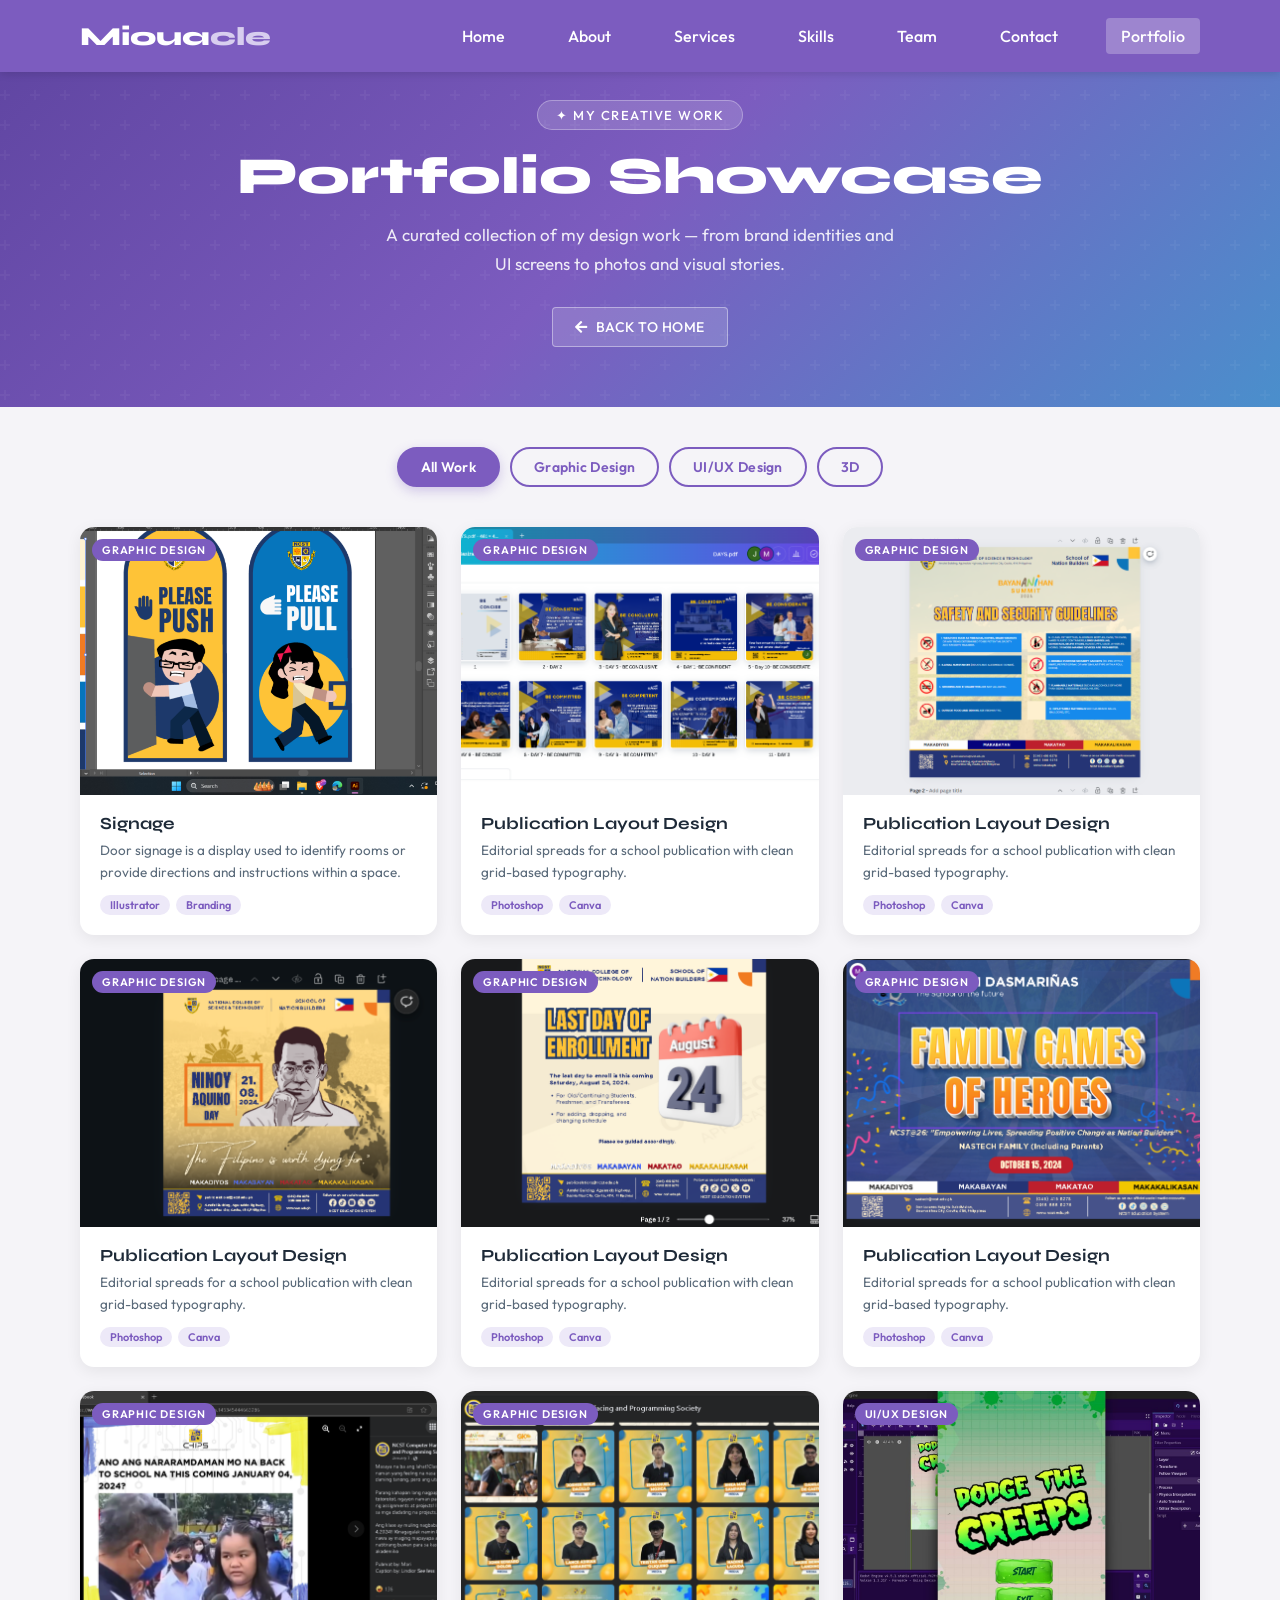
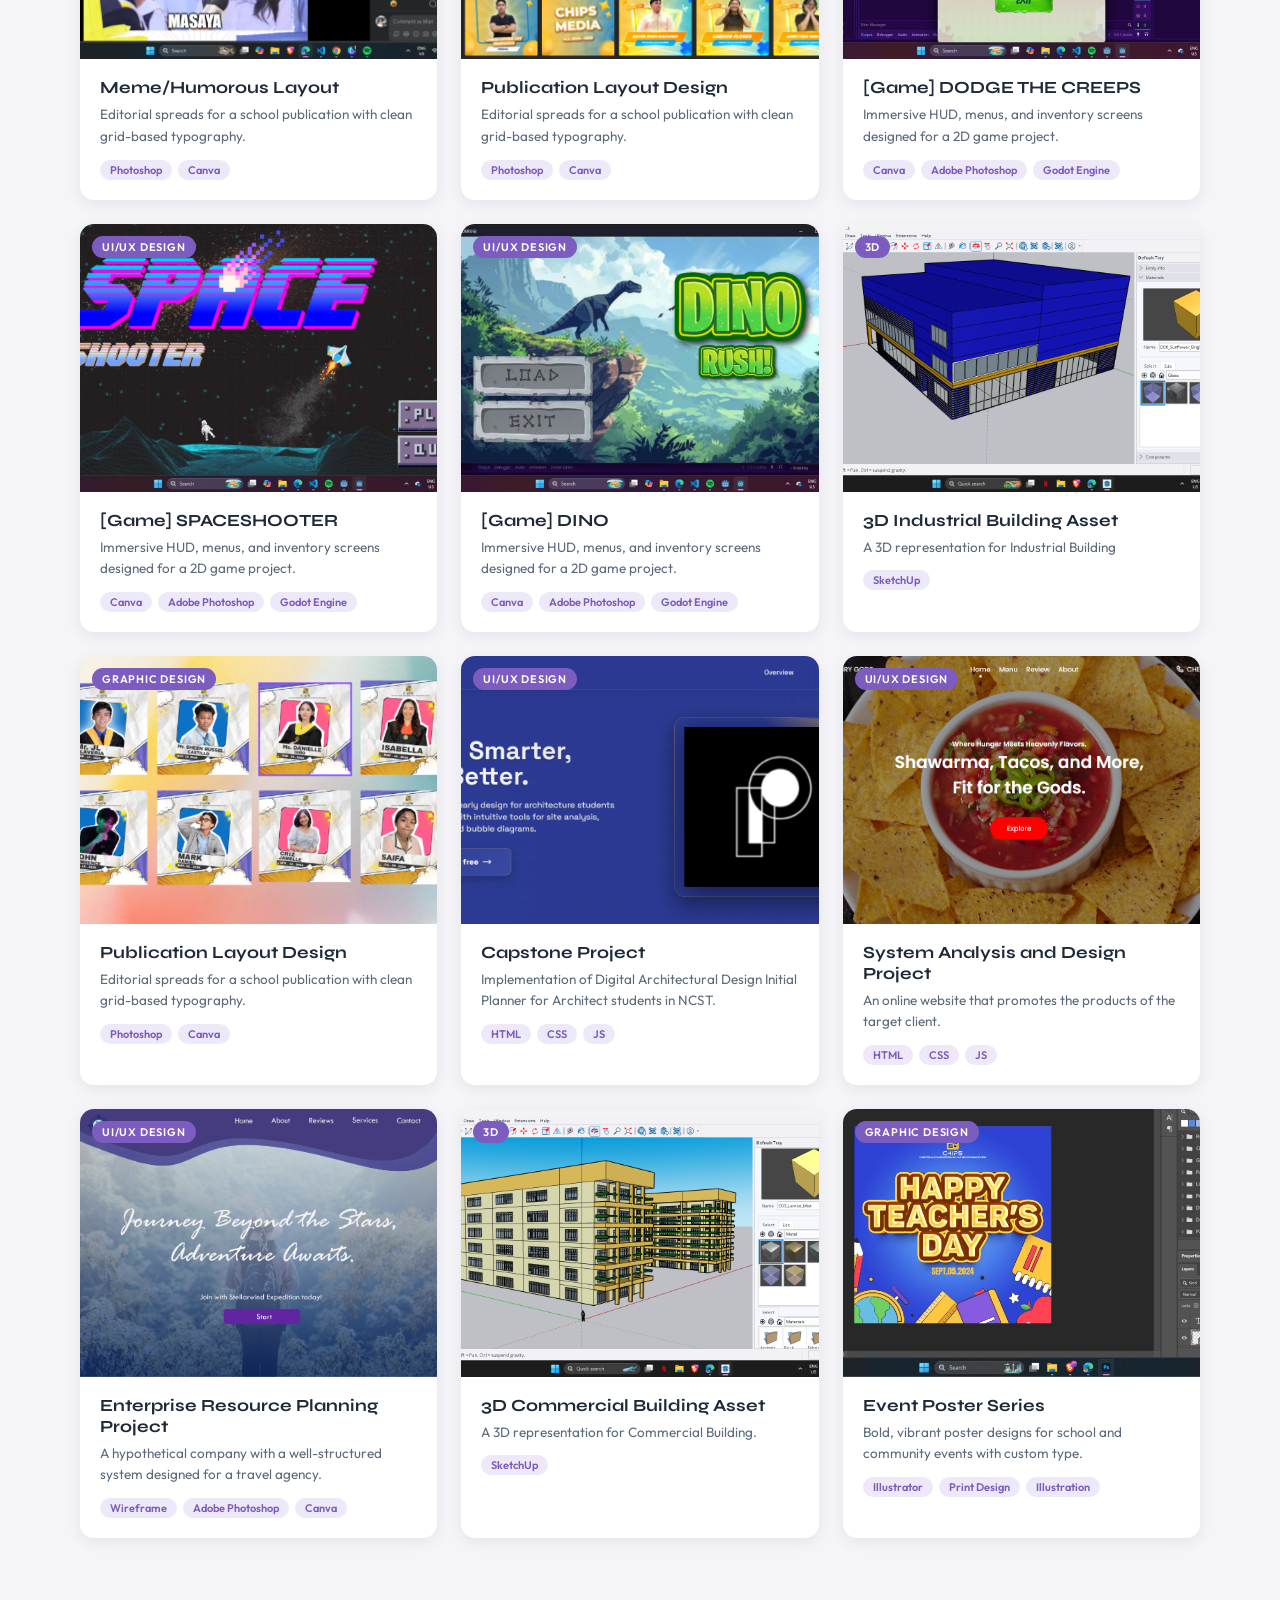
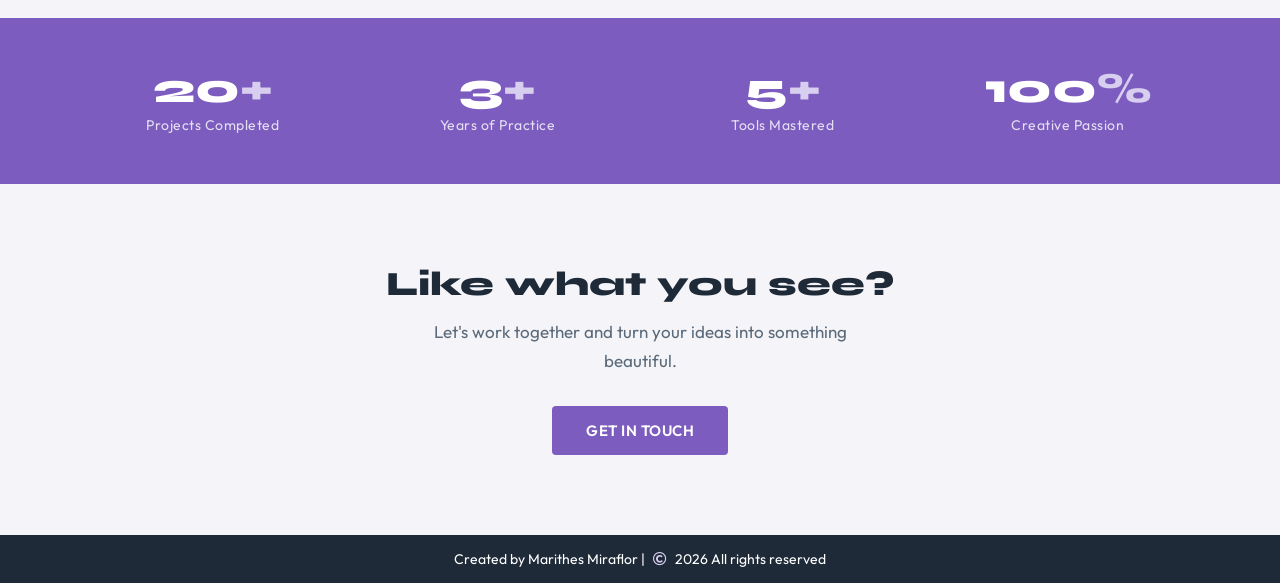
==== commit 046791ca: "Add files via upload" ====
--- a/MARI's PORTFOLIO/portfolio/portfolio.html
+++ b/MARI's PORTFOLIO/portfolio/portfolio.html
@@ -60,7 +60,6 @@
             <div class="filter-group">
                 <button class="filter-btn active" data-filter="all">All Work</button>
                 <button class="filter-btn" data-filter="graphic">Graphic Design</button>
-                <button class="filter-btn" data-filter="photo">Photo &amp; Video</button>
                 <button class="filter-btn" data-filter="ui">UI/UX Design</button>
                 <button class="filter-btn" data-filter="social">3D</button>
             </div>
@@ -307,28 +306,6 @@
                         </div>
                     </div>
                 </div>
-                
-
-                <!-- Card 3 - Photo & Video -->
-                <div class="port-card" data-category="photo">
-                    <div class="card-thumb">
-                        <img src="images/portfolio/IMG.JPG" alt="Photo Editing" onerror="this.style.display='none';this.nextElementSibling.style.display='flex'">
-                        <div class="placeholder" style="display:none"><i class="fas fa-camera"></i><span>Photography</span></div>
-                        <span class="card-category-badge">Photo &amp; Video</span>
-                        <div class="card-overlay">
-                            <div class="overlay-btn" data-lightbox-img="images/portfolio/final/IMG-final.JPG" onclick="openLightbox('Photography','I document events by capturing important moments through photos, videos, and notes to support reporting, promotion, and record-keeping.', event)">
-                                <i class="fas fa-eye"></i>
-                            </div>
-                        </div>
-                    </div>
-                    <div class="card-body">
-                        <h3>Event Documentator</h3>
-                        <p>Capturing and recording key moments of an event through photos, videos, and written reports for reporting, promotion, and archival purposes.</p>
-                        <div class="card-tags">
-                            <span class="tag">Documentation</span>
-                        </div>
-                    </div>
-                </div>
 
                 <!-- Card 4 - 3D -->
                 <div class="port-card" data-category="social">
@@ -369,29 +346,6 @@
                         <div class="card-tags">
                             <span class="tag">Photoshop</span>
                             <span class="tag">Canva</span>
-                        </div>
-                    </div>
-                </div>
-
-                <!-- Card 6 - Photo & Video -->
-                <div class="port-card" data-category="photo">
-                    <div class="card-thumb">
-                        <img src="images/portfolio/VID.png" alt="Video Editing" onerror="this.style.display='none';this.nextElementSibling.style.display='flex'">
-                        <div class="placeholder" style="display:none"><i class="fas fa-film"></i><span>Video Editing</span></div>
-                        <span class="card-category-badge">Photo &amp; Video</span>
-                        <div class="card-overlay">
-                            <div class="overlay-btn" data-lightbox-type="video" data-lightbox-video="images/portfolio/video/25thFWEEK.mp4" onclick="openLightbox('Event Highlight Reel','A dynamic event highlight reel featuring motion graphics, transitions, and color-graded footage — edited for social media and presentation use.','fas fa-film', event)">
-                                <i class="fas fa-eye"></i>
-                            </div>
-                        </div>
-                    </div>
-                    <div class="card-body">
-                        <h3>Event Highlight Reel</h3>
-                        <p>Dynamic event video with motion graphics, transitions, and cinematic color grades.</p>
-                        <div class="card-tags">
-                            <span class="tag">Premiere Pro</span>
-                            <span class="tag">After Effects</span>
-                            <span class="tag">Motion Graphics</span>
                         </div>
                     </div>
                 </div>
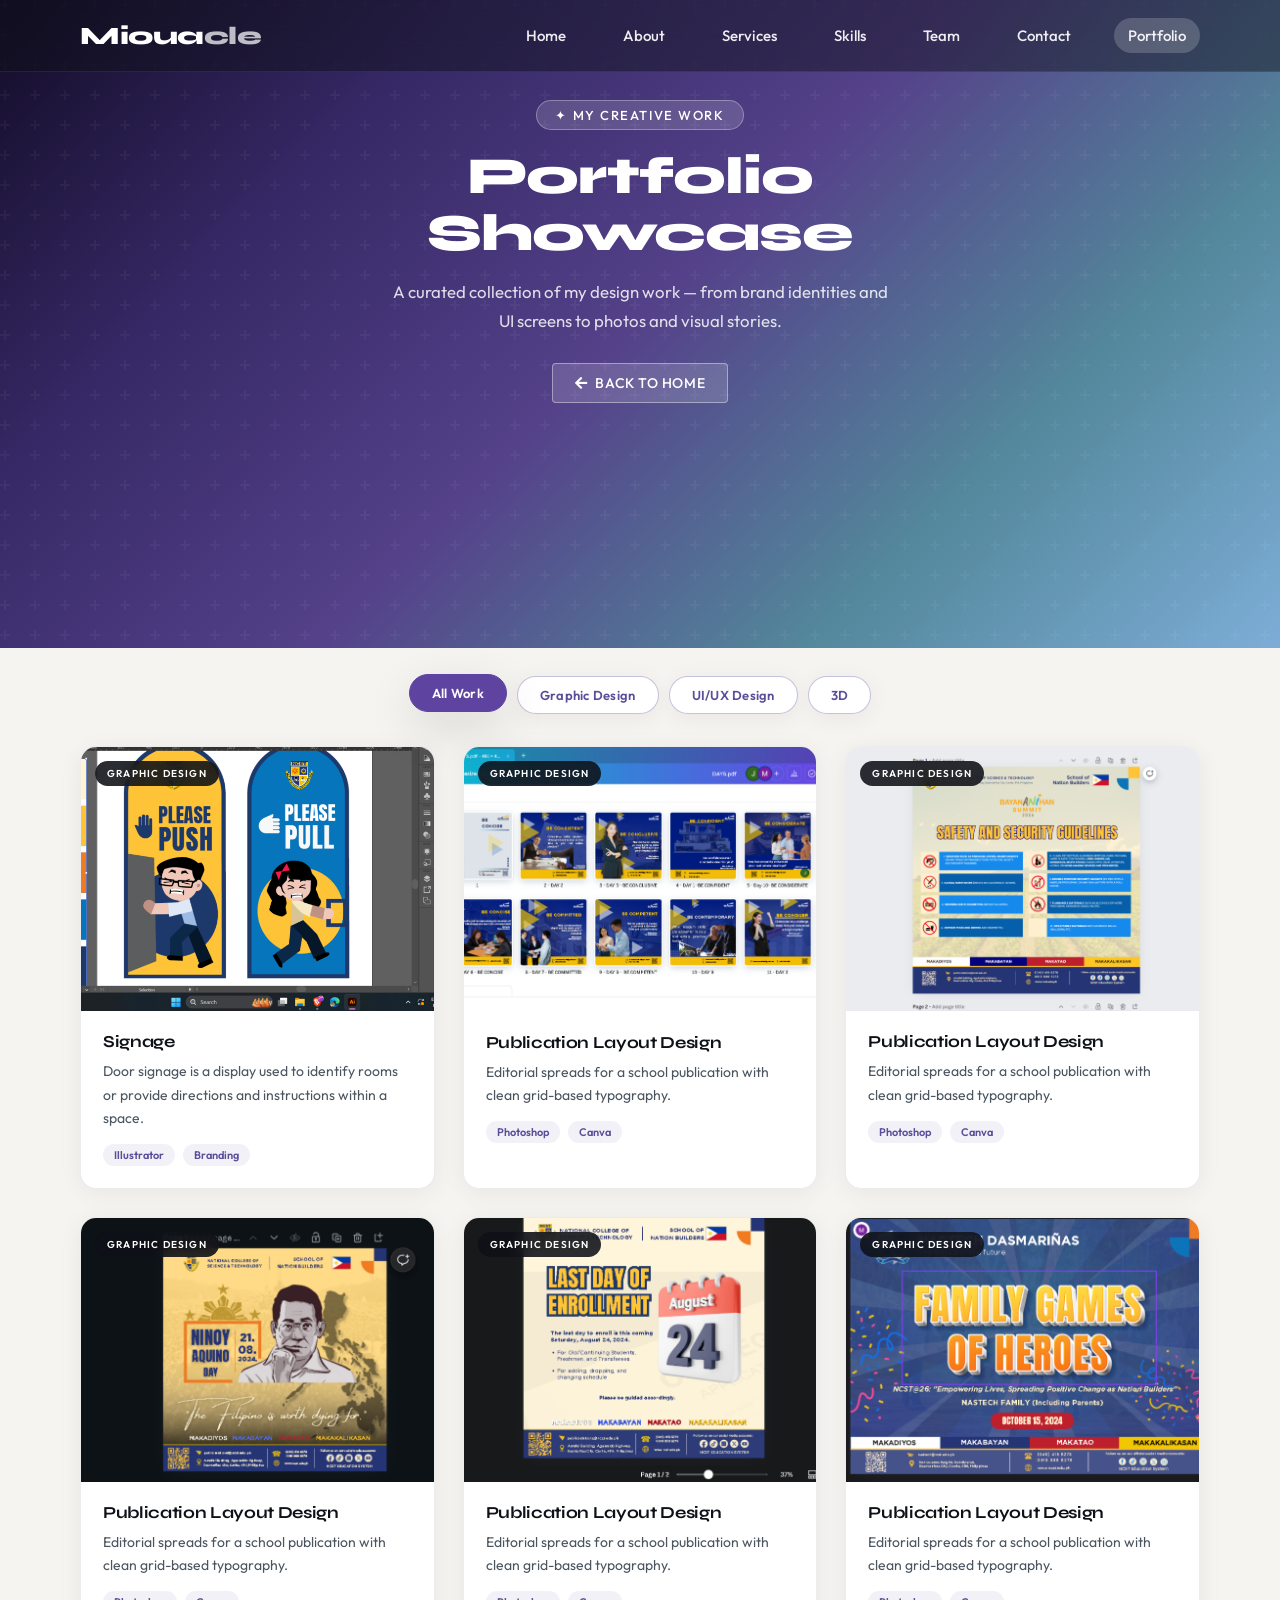
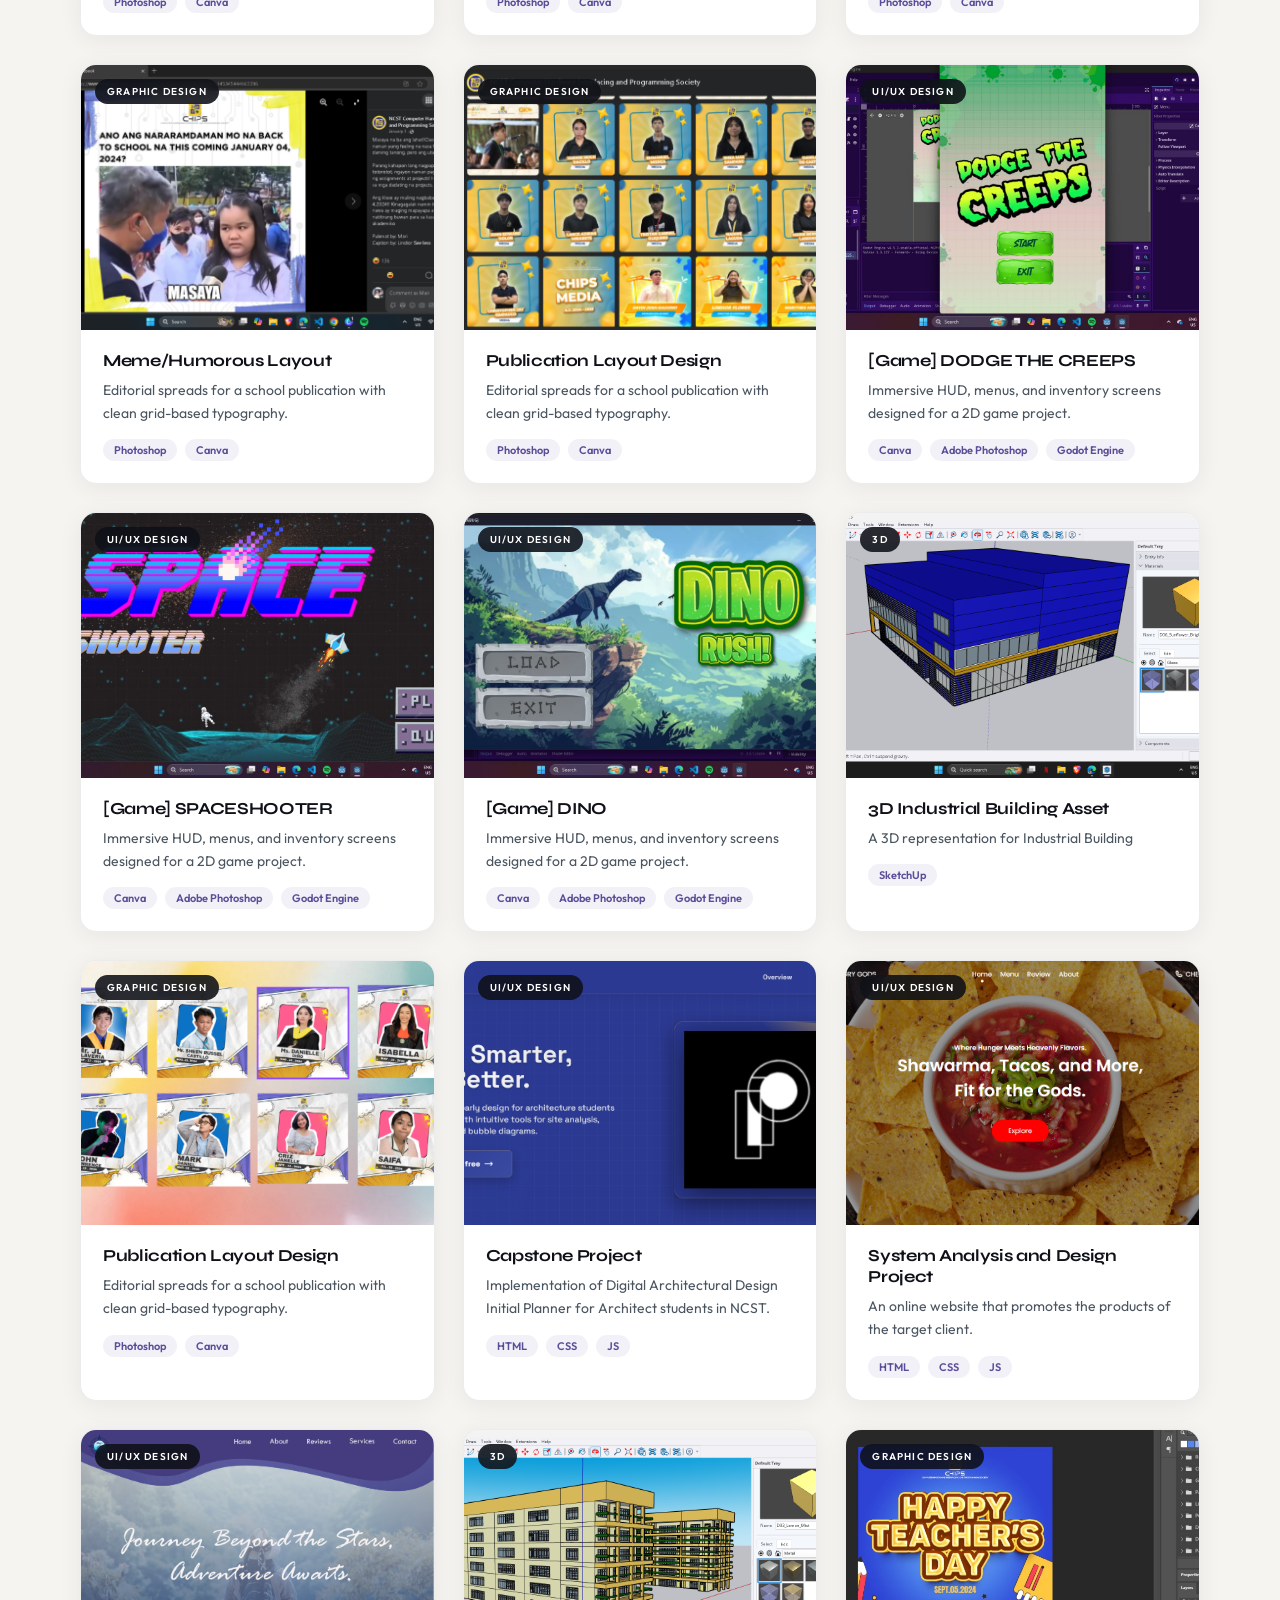
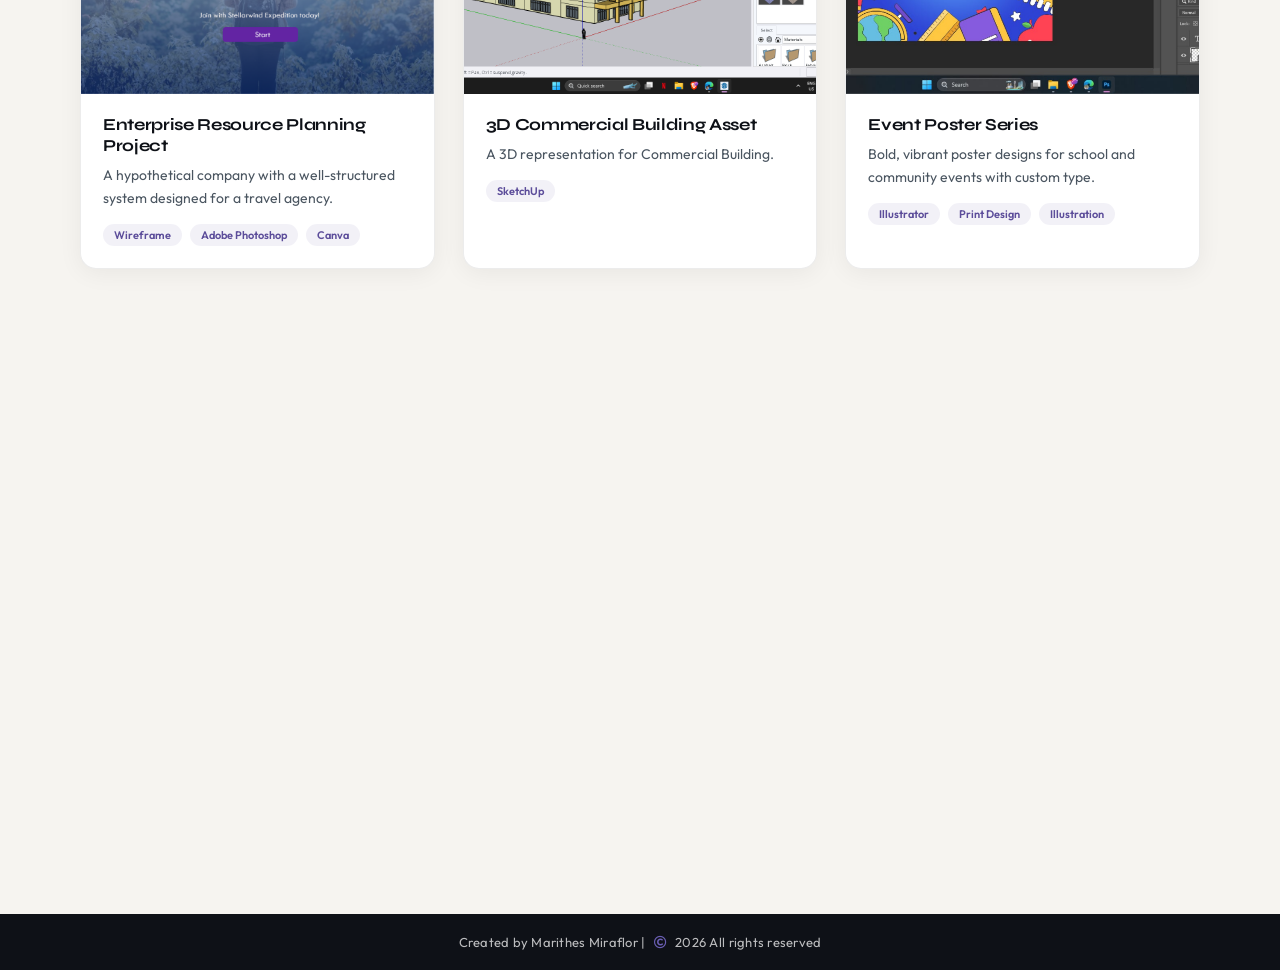
==== commit 4ffaaf68: "Add files via upload" ====
--- a/MARI's PORTFOLIO/portfolio/portfolio.html
+++ b/MARI's PORTFOLIO/portfolio/portfolio.html
@@ -7,7 +7,7 @@
     <link rel="stylesheet" href="https://cdnjs.cloudflare.com/ajax/libs/font-awesome/5.15.3/css/all.min.css"/>
     <link rel="preconnect" href="https://fonts.googleapis.com">
     <link rel="preconnect" href="https://fonts.gstatic.com" crossorigin>
-    <link href="https://fonts.googleapis.com/css2?family=Syne:wght@700;800&family=Outfit:wght@400;500;600&display=swap" rel="stylesheet">
+    <link href="https://fonts.googleapis.com/css2?family=Syne:wght@700;800&family=Outfit:wght@300;400;500;600&display=swap" rel="stylesheet">
     <link rel="stylesheet" href="portfolio.css">
     <!-- Three.js for 3D GLB rendering (requires localhost/http) -->
     <script src="https://unpkg.com/three@0.128.0/build/three.min.js"></script>
@@ -41,7 +41,7 @@
     </nav>
 
     <!-- Hero -->
-    <section class="portfolio-hero">
+    <section class="portfolio-hero is-in-view">
         <div class="max-width">
             <div class="inner">
                 <div class="label">✦ My Creative Work</div>
--- a/MARI's PORTFOLIO/portfolio/portfolio.css
+++ b/MARI's PORTFOLIO/portfolio/portfolio.css
@@ -2,136 +2,252 @@
 * { margin: 0; padding: 0; box-sizing: border-box; text-decoration: none; }
 html { scroll-behavior: smooth; }
 
-::-webkit-scrollbar { width: 12px; }
-::-webkit-scrollbar-track { background: #F5F4F8; }
-::-webkit-scrollbar-thumb { background: #7C5CBF; border-radius: 10px; }
-::-webkit-scrollbar-thumb:hover { background: #5E44A0; }
-
-body { font-family: 'Outfit', sans-serif; background: #F5F4F8; color: #1E2A38; }
-
-/* ── Navbar ── */
+:root {
+    --ink: #0e1117;
+    --ink-soft: #4a5560;
+    --cream: #f6f4f0;
+    --surface: #ffffff;
+    --accent: #5c4d9a;
+    --accent-mid: #6b5fb5;
+    --accent-teal: #2f6f88;
+    --brand-purple: #7c5cbf;
+    --brand-purple-deep: #5e44a0;
+    --brand-blue: #4a8fcc;
+    --line: rgba(14, 17, 23, 0.08);
+    --ease-out: cubic-bezier(0.22, 1, 0.36, 1);
+    --shadow-sm: 0 4px 24px rgba(14, 17, 23, 0.06);
+    --shadow-md: 0 16px 48px rgba(14, 17, 23, 0.12);
+}
+
+::-webkit-scrollbar { width: 11px; }
+::-webkit-scrollbar-track { background: var(--cream); }
+::-webkit-scrollbar-thumb {
+    background: linear-gradient(180deg, var(--accent-mid), var(--accent-teal));
+    border-radius: 10px;
+}
+::-webkit-scrollbar-thumb:hover { background: var(--accent); }
+
+body { font-family: 'Outfit', sans-serif; background: var(--cream); color: var(--ink); }
+
+/* ── Navbar (aligned with main site) ── */
 .navbar {
     position: fixed; width: 100%; z-index: 999;
     padding: 18px 0; font-family: 'Outfit', sans-serif;
-    transition: all 0.3s ease;
-    background: #7C5CBF;
-    box-shadow: 0 2px 8px rgba(0,0,0,0.12);
-}
-.navbar.sticky { padding: 12px 0; background: #4A8FCC; box-shadow: 0 3px 10px rgba(0,0,0,0.1); }
+    transition: background 0.4s var(--ease-out), box-shadow 0.4s var(--ease-out), border-color 0.35s ease, padding 0.35s ease;
+    background: rgba(14, 17, 23, 0.45);
+    backdrop-filter: blur(16px);
+    -webkit-backdrop-filter: blur(16px);
+    border-bottom: 1px solid rgba(255, 255, 255, 0.08);
+    box-shadow: none;
+}
+.navbar.sticky {
+    padding: 12px 0;
+    background: rgba(255, 253, 249, 0.92);
+    backdrop-filter: blur(20px);
+    -webkit-backdrop-filter: blur(20px);
+    border-bottom: 1px solid var(--line);
+    box-shadow: var(--shadow-sm);
+}
 .navbar .max-width { display: flex; align-items: center; justify-content: space-between; }
-.navbar .logo a { color: #fff; font-size: 26px; font-weight: 800; font-family: 'Syne', sans-serif; }
-.navbar .logo a span { color: #D8CEEF; transition: all 0.3s ease; }
-.navbar.sticky .logo a span { color: #fff; }
+.navbar .logo a {
+    color: #fff; font-size: 25px; font-weight: 800; font-family: 'Syne', sans-serif;
+    letter-spacing: -0.02em; transition: color 0.35s ease;
+}
+.navbar.sticky .logo a { color: var(--ink); }
+.navbar .logo a span { color: rgba(255, 255, 255, 0.72); transition: color 0.35s ease; }
+.navbar.sticky .logo a span { color: var(--accent); }
 .navbar .menu li { list-style: none; display: inline-block; }
 .navbar .menu li a {
-    display: block; color: #fff; font-size: 16px; font-weight: 500;
-    margin-left: 30px; transition: all 0.3s ease;
-    padding: 8px 15px; border-radius: 4px;
-}
-.navbar .menu li a:hover { background: rgba(255,255,255,0.18); transform: translateY(-3px); }
-.navbar .menu li a.active-link { background: rgba(255,255,255,0.25); }
-.menu-btn { color: #fff; font-size: 23px; cursor: pointer; display: none; }
+    display: block; color: rgba(255, 255, 255, 0.92); font-size: 15px; font-weight: 500;
+    margin-left: 26px; transition: color 0.25s ease, background 0.25s ease, transform 0.25s var(--ease-out);
+    padding: 8px 14px; border-radius: 999px;
+}
+.navbar.sticky .menu li a { color: var(--ink-soft); }
+.navbar .menu li a:hover {
+    color: #fff; background: rgba(255, 255, 255, 0.12); transform: translateY(-1px);
+}
+.navbar.sticky .menu li a:hover {
+    color: var(--ink); background: rgba(92, 77, 154, 0.1);
+}
+.navbar .menu li a.active-link { background: rgba(255, 255, 255, 0.18); }
+.navbar.sticky .menu li a.active-link { background: rgba(92, 77, 154, 0.14); color: var(--ink); }
+.menu-btn {
+    color: #fff; font-size: 23px; cursor: pointer; display: none;
+    transition: color 0.35s ease;
+}
+.navbar.sticky .menu-btn { color: var(--ink); }
 
 /* ── Scroll-up ── */
 .scroll-up-btn {
-    position: fixed; height: 45px; width: 45px; background: #4A8FCC;
-    right: 30px; bottom: 10px; text-align: center; line-height: 45px;
-    color: #fff; z-index: 9999; font-size: 30px; border-radius: 50%;
+    position: fixed; height: 46px; width: 46px; background: var(--ink);
+    right: 28px; bottom: 10px; text-align: center; line-height: 46px;
+    color: #fff; z-index: 9999; font-size: 22px; border-radius: 50%;
     cursor: pointer; opacity: 0; pointer-events: none;
-    transition: all 0.3s ease; box-shadow: 0 3px 10px rgba(0,0,0,0.15);
-}
-.scroll-up-btn.show { bottom: 30px; opacity: 1; pointer-events: auto; }
-.scroll-up-btn:hover { filter: brightness(90%); transform: scale(1.1); }
+    transition: opacity 0.35s ease, bottom 0.35s ease, transform 0.3s var(--ease-out), box-shadow 0.3s ease;
+    box-shadow: var(--shadow-md);
+    border: 1px solid rgba(255, 255, 255, 0.1);
+}
+.scroll-up-btn.show { bottom: 28px; opacity: 1; pointer-events: auto; }
+.scroll-up-btn:hover { transform: translateY(-3px) scale(1.04); box-shadow: 0 20px 40px rgba(14, 17, 23, 0.2); }
 
 /* ── Max-width helper ── */
 .max-width { max-width: 1200px; padding: 0 40px; margin: auto; }
 
 /* ── Hero / Banner ── */
 .portfolio-hero {
-    padding-top: 100px; padding-bottom: 60px;
-    background: linear-gradient(135deg, #5E44A0 0%, #7C5CBF 50%, #4A8FCC 100%);
-    position: relative; overflow: hidden;
+    min-height: max(72vh, 420px);
+    padding: 100px 0 60px;
+    position: relative;
+    overflow: hidden;
+    color: #fff;
+    background: linear-gradient(
+        135deg,
+        rgba(18, 12, 38, 1) 0%,
+        rgba(48, 34, 98, 0.97) 25%,
+        rgba(72, 52, 130, 0.93) 50%,
+        rgba(47, 111, 136, 0.82) 75%,
+        rgba(74, 143, 204, 0.7) 100%
+    );
 }
 .portfolio-hero::before {
-    content: ''; position: absolute; inset: 0;
+    content: '';
+    position: absolute;
+    inset: 0;
     background: url("data:image/svg+xml,%3Csvg width='60' height='60' viewBox='0 0 60 60' xmlns='http://www.w3.org/2000/svg'%3E%3Cg fill='none' fill-rule='evenodd'%3E%3Cg fill='%23ffffff' fill-opacity='0.04'%3E%3Cpath d='M36 34v-4h-2v4h-4v2h4v4h2v-4h4v-2h-4zm0-30V0h-2v4h-4v2h4v4h2V6h4V4h-4zM6 34v-4H4v4H0v2h4v4h2v-4h4v-2H6zM6 4V0H4v4H0v2h4v4h2V6h4V4H6z'/%3E%3C/g%3E%3C/g%3E%3C/svg%3E");
-}
-.portfolio-hero .inner { position: relative; text-align: center; color: #fff; }
+    pointer-events: none;
+}
+.portfolio-hero .inner {
+    position: relative;
+    z-index: 2;
+    text-align: center;
+    max-width: 40rem;
+    margin-left: auto;
+    margin-right: auto;
+}
 .portfolio-hero .inner .label {
-    display: inline-block; background: rgba(255,255,255,0.15);
-    border: 1px solid rgba(255,255,255,0.3);
-    padding: 6px 18px; border-radius: 20px;
-    font-size: 13px; font-weight: 500; letter-spacing: 1.5px;
-    text-transform: uppercase; margin-bottom: 18px;
+    display: inline-block;
+    background: rgba(255, 255, 255, 0.15);
+    border: 1px solid rgba(255, 255, 255, 0.3);
+    padding: 6px 18px;
+    border-radius: 20px;
+    font-size: 13px;
+    font-weight: 500;
+    letter-spacing: 0.12em;
+    text-transform: uppercase;
+    margin-bottom: 18px;
+    color: #fff;
 }
 .portfolio-hero .inner h1 {
-    font-family: 'Syne', sans-serif; font-size: 52px; font-weight: 800;
-    line-height: 1.1; margin-bottom: 16px;
+    font-family: 'Syne', sans-serif;
+    font-size: clamp(2rem, 5vw, 3.25rem);
+    font-weight: 800;
+    line-height: 1.1;
+    letter-spacing: -0.02em;
+    margin-bottom: 16px;
 }
 .portfolio-hero .inner p {
-    font-size: 17px; opacity: 0.88; max-width: 520px; margin: 0 auto 28px; line-height: 1.7;
+    font-size: clamp(0.95rem, 1.5vw, 1.05rem);
+    font-weight: 400;
+    opacity: 0.9;
+    max-width: 32rem;
+    margin: 0 auto 28px;
+    line-height: 1.7;
+    color: rgba(255, 255, 255, 0.92);
 }
 .hero-back-btn {
-    display: inline-flex; align-items: center; gap: 8px;
-    background: rgba(255,255,255,0.15); border: 1.5px solid rgba(255,255,255,0.4);
-    color: #fff; padding: 10px 22px; border-radius: 4px;
-    font-size: 14px; font-weight: 500; letter-spacing: 0.5px;
-    transition: all 0.3s ease; text-transform: uppercase;
-}
-.hero-back-btn:hover { background: rgba(255,255,255,0.28); transform: translateY(-2px); }
+    display: inline-flex;
+    align-items: center;
+    gap: 8px;
+    background: rgba(255, 255, 255, 0.15);
+    border: 1.5px solid rgba(255, 255, 255, 0.4);
+    color: #fff;
+    padding: 10px 22px;
+    border-radius: 4px;
+    font-size: 14px;
+    font-weight: 500;
+    letter-spacing: 0.04em;
+    transition: background 0.3s ease, transform 0.3s ease;
+    text-transform: uppercase;
+}
+.hero-back-btn:hover {
+    background: rgba(255, 255, 255, 0.28);
+    color: #fff;
+    border-color: rgba(255, 255, 255, 0.55);
+    transform: translateY(-2px);
+    box-shadow: none;
+}
 
 /* ── Filter Bar ── */
-.filter-bar { padding: 40px 0 10px; text-align: center; }
+.filter-bar {
+    padding: 28px 0 8px;
+    text-align: center;
+    position: relative;
+    z-index: 1;
+}
 .filter-bar .filter-group { display: flex; flex-wrap: wrap; gap: 10px; justify-content: center; }
 .filter-btn {
-    padding: 9px 22px; border-radius: 30px; border: 2px solid #7C5CBF;
-    background: transparent; color: #7C5CBF; font-size: 14px; font-weight: 600;
-    font-family: 'Outfit', sans-serif; cursor: pointer;
-    transition: all 0.25s ease; letter-spacing: 0.3px;
+    padding: 10px 22px;
+    border-radius: 999px;
+    border: 1px solid rgba(92, 77, 154, 0.35);
+    background: var(--surface);
+    color: var(--accent);
+    font-size: 13px;
+    font-weight: 600;
+    font-family: 'Outfit', sans-serif;
+    cursor: pointer;
+    transition: background 0.3s var(--ease-out), color 0.3s ease, border-color 0.3s ease, transform 0.25s var(--ease-out), box-shadow 0.3s ease;
+    letter-spacing: 0.02em;
+    box-shadow: var(--shadow-sm);
 }
 .filter-btn:hover,
 .filter-btn.active {
-    background: #7C5CBF; color: #fff;
-    box-shadow: 0 4px 12px rgba(124,92,191,0.3);
+    background: var(--brand-purple-deep);
+    color: #fff;
+    border-color: var(--brand-purple-deep);
+    transform: translateY(-2px);
+    box-shadow: var(--shadow-md);
 }
 
 /* ── Portfolio Grid ── */
-.portfolio-grid { padding: 30px 0 80px; }
+.portfolio-grid { padding: 24px 0 88px; position: relative; }
 .grid-wrapper {
     display: grid;
     grid-template-columns: repeat(3, 1fr);
-    gap: 24px;
+    gap: 28px;
 }
 
 /* ── Card ── */
 .port-card {
-    background: #fff; border-radius: 14px;
+    background: var(--surface);
+    border-radius: 16px;
     overflow: hidden;
-    box-shadow: 0 4px 16px rgba(0,0,0,0.07);
-    transition: transform 0.3s ease, box-shadow 0.3s ease;
+    box-shadow: var(--shadow-sm);
+    border: 1px solid var(--line);
+    transition: transform 0.45s var(--ease-out), box-shadow 0.45s var(--ease-out), border-color 0.35s ease;
     position: relative;
 }
 .port-card:hover {
-    transform: translateY(-6px);
-    box-shadow: 0 12px 30px rgba(124,92,191,0.2);
+    transform: translateY(-8px);
+    box-shadow: var(--shadow-md);
+    border-color: rgba(92, 77, 154, 0.2);
 }
 .port-card.hidden { display: none; }
 
 .card-thumb {
     width: 100%; aspect-ratio: 4/3; position: relative; overflow: hidden;
-    background: #e8e4f5;
+    background: linear-gradient(145deg, rgba(92, 77, 154, 0.1), rgba(47, 111, 136, 0.1));
 }
 .card-thumb img {
     width: 100%; height: 100%; object-fit: cover;
-    transition: transform 0.4s ease;
-}
-.port-card:hover .card-thumb img { transform: scale(1.06); }
+    transition: transform 0.65s var(--ease-out);
+}
+.port-card:hover .card-thumb img { transform: scale(1.08); }
 
 .card-thumb .placeholder {
     width: 100%; height: 100%;
     display: flex; flex-direction: column;
     align-items: center; justify-content: center;
-    gap: 10px; color: #7C5CBF;
+    gap: 10px; color: var(--accent);
 }
 .card-thumb .placeholder i { font-size: 42px; opacity: 0.5; }
 .card-thumb .placeholder span {
@@ -141,83 +257,121 @@
 
 .card-overlay {
     position: absolute; inset: 0;
-    background: rgba(94, 68, 160, 0.82);
+    background: linear-gradient(160deg, rgba(18, 16, 28, 0.82) 0%, rgba(45, 35, 75, 0.75) 100%);
     display: flex; align-items: center; justify-content: center; gap: 14px;
-    opacity: 0; transition: opacity 0.3s ease;
+    opacity: 0; transition: opacity 0.4s var(--ease-out);
 }
 .port-card:hover .card-overlay { opacity: 1; }
 
 .overlay-btn {
-    width: 44px; height: 44px; border-radius: 50%;
-    background: rgba(255,255,255,0.2); border: 1.5px solid rgba(255,255,255,0.5);
-    color: #fff; font-size: 16px; display: flex; align-items: center; justify-content: center;
-    cursor: pointer; transition: background 0.2s ease;
-}
-.overlay-btn:hover { background: rgba(255,255,255,0.35); }
+    width: 48px; height: 48px; border-radius: 50%;
+    background: rgba(255, 255, 255, 0.12); border: 1px solid rgba(255, 255, 255, 0.45);
+    color: #fff; font-size: 17px; display: flex; align-items: center; justify-content: center;
+    cursor: pointer; transition: background 0.25s ease, transform 0.25s var(--ease-out);
+}
+.overlay-btn:hover { background: rgba(255, 255, 255, 0.28); transform: scale(1.08); }
 
 .card-category-badge {
-    position: absolute; top: 12px; left: 12px;
-    background: #7C5CBF; color: #fff;
-    font-size: 11px; font-weight: 600; letter-spacing: 0.8px;
-    text-transform: uppercase; padding: 4px 10px; border-radius: 20px;
-}
-
-.card-body { padding: 18px 20px 20px; }
+    position: absolute; top: 14px; left: 14px;
+    background: rgba(14, 17, 23, 0.88);
+    color: #fff;
+    font-size: 10px; font-weight: 600; letter-spacing: 0.12em;
+    text-transform: uppercase; padding: 6px 12px; border-radius: 999px;
+    backdrop-filter: blur(8px);
+}
+
+.card-body { padding: 20px 22px 22px; }
 .card-body h3 {
-    font-family: 'Syne', sans-serif; font-size: 17px; font-weight: 700;
-    color: #1E2A38; margin-bottom: 6px;
-}
-.card-body p { font-size: 13.5px; color: #5a6a7a; line-height: 1.6; }
-.card-tags { display: flex; flex-wrap: wrap; gap: 6px; margin-top: 12px; }
+    font-family: 'Syne', sans-serif; font-size: 1.05rem; font-weight: 700;
+    color: var(--ink); margin-bottom: 8px; letter-spacing: -0.02em;
+}
+.card-body p { font-size: 14px; color: var(--ink-soft); line-height: 1.65; }
+.card-tags { display: flex; flex-wrap: wrap; gap: 8px; margin-top: 14px; }
 .tag {
-    font-size: 11px; font-weight: 600; padding: 3px 10px; border-radius: 20px;
-    background: #ede9f8; color: #7C5CBF;
-}
-
-/* ── Stats Bar ── */
-.stats-bar { background: #7C5CBF; padding: 50px 0; }
+    font-size: 11px; font-weight: 600; padding: 4px 11px; border-radius: 999px;
+    background: rgba(92, 77, 154, 0.08); color: var(--accent);
+}
+
+/* ── Stats Bar (matches index accent band) ── */
+.stats-bar {
+    background: var(--brand-purple);
+    padding: 56px 0;
+    position: relative;
+    overflow: hidden;
+}
+.stats-bar::before {
+    content: '';
+    position: absolute;
+    inset: 0;
+    background: linear-gradient(135deg, rgba(94, 68, 160, 0.35) 0%, transparent 45%, rgba(74, 143, 204, 0.2) 100%);
+    pointer-events: none;
+}
 .stats-bar .inner {
     display: grid; grid-template-columns: repeat(4, 1fr);
-    gap: 20px; text-align: center;
+    gap: 24px; text-align: center;
+    position: relative;
+    z-index: 1;
 }
 .stat-item { color: #fff; }
 .stat-item .num {
-    font-family: 'Syne', sans-serif; font-size: 42px; font-weight: 800;
+    font-family: 'Syne', sans-serif; font-size: clamp(2rem, 4vw, 2.75rem); font-weight: 800;
     line-height: 1;
-}
-.stat-item .num span { color: #D8CEEF; }
-.stat-item .label { font-size: 14px; opacity: 0.8; margin-top: 6px; letter-spacing: 0.5px; }
+    letter-spacing: -0.03em;
+}
+.stat-item .num span { color: rgba(200, 190, 255, 0.85); }
+.stat-item .label { font-size: 13px; opacity: 0.72; margin-top: 10px; letter-spacing: 0.08em; text-transform: uppercase; }
 
 /* ── CTA ── */
-.cta-section { padding: 80px 0; background: #F5F4F8; text-align: center; }
+.cta-section {
+    padding: 88px 0;
+    background: var(--cream);
+    text-align: center;
+    border-top: 1px solid var(--line);
+}
 .cta-section h2 {
-    font-family: 'Syne', sans-serif; font-size: 34px; font-weight: 800;
-    color: #1E2A38; margin-bottom: 14px;
+    font-family: 'Syne', sans-serif;
+    font-size: clamp(1.75rem, 4vw, 2.35rem);
+    font-weight: 800;
+    color: var(--ink);
+    margin-bottom: 14px;
+    letter-spacing: -0.03em;
 }
 .cta-section p {
-    font-size: 17px; color: #5a6a7a; max-width: 480px;
-    margin: 0 auto 30px; line-height: 1.7;
+    font-size: 1.05rem; color: var(--ink-soft); max-width: 28rem;
+    margin: 0 auto 32px; line-height: 1.7; font-weight: 300;
 }
 .cta-btn {
-    display: inline-block; background: #7C5CBF; color: #fff;
-    font-size: 15px; padding: 13px 32px; border-radius: 4px;
-    font-weight: 600; text-transform: uppercase; letter-spacing: 0.5px;
-    transition: all 0.3s ease; border: 2px solid transparent;
+    display: inline-block;
+    background: var(--brand-purple);
+    color: #fff;
+    font-size: 14px;
+    padding: 14px 36px;
+    border-radius: 999px;
+    font-weight: 600;
+    letter-spacing: 0.06em;
+    transition: transform 0.35s var(--ease-out), box-shadow 0.35s ease, background 0.35s ease;
+    border: 2px solid transparent;
     font-family: 'Outfit', sans-serif;
+    text-transform: none;
 }
 .cta-btn:hover {
-    background: #4A8FCC; transform: translateY(-2px);
-    box-shadow: 0 6px 18px rgba(0,0,0,0.15);
+    background: var(--brand-blue);
+    transform: translateY(-3px);
+    box-shadow: var(--shadow-md);
 }
 
 /* ── Footer ── */
 footer {
-    background: #1E2A38; padding: 15px 23px;
-    color: #fff; text-align: center; font-size: 14px;
-}
-footer span a { color: #D8CEEF; transition: color 0.3s ease; }
+    background: var(--ink);
+    padding: 20px 24px;
+    color: rgba(255, 255, 255, 0.72);
+    text-align: center;
+    font-size: 13px;
+    letter-spacing: 0.02em;
+}
+footer span a { color: var(--accent-mid); transition: color 0.3s ease; }
 footer span a:hover { color: #fff; }
-footer .far { color: #D8CEEF; margin: 0 5px; }
+footer .far { color: var(--accent-mid); margin: 0 5px; }
 
 /* ── Lightbox ── */
 .lightbox-overlay {
@@ -238,8 +392,8 @@
 .lightbox-img-placeholder {
     width: 100%; aspect-ratio: 16/9;
     display: flex; align-items: center; justify-content: center;
-    background: linear-gradient(135deg, #ede9f8, #d8f0ff);
-    color: #7C5CBF; font-size: 60px;
+    background: linear-gradient(135deg, rgba(92, 77, 154, 0.12), rgba(47, 111, 136, 0.12));
+    color: var(--accent); font-size: 60px;
     overflow: hidden; position: relative;
 }
 .lightbox-img-placeholder #lbImage {
@@ -288,8 +442,8 @@
     background: #000;
 }
 .lightbox-body { padding: 24px 28px 28px; }
-.lightbox-body h3 { font-family: 'Syne', sans-serif; font-size: 22px; color: #1E2A38; margin-bottom: 10px; }
-.lightbox-body p { font-size: 15px; color: #5a6a7a; line-height: 1.7; }
+.lightbox-body h3 { font-family: 'Syne', sans-serif; font-size: 22px; color: var(--ink); margin-bottom: 10px; }
+.lightbox-body p { font-size: 15px; color: var(--ink-soft); line-height: 1.7; }
 .lightbox-close {
     position: absolute; top: 14px; right: 16px;
     background: rgba(0,0,0,0.55); border: none; color: #fff;
@@ -305,13 +459,14 @@
     .menu-btn i.active::before { content: "\f00d"; }
     .navbar .menu {
         position: fixed; height: 100vh; width: 100%; left: -100%; top: 0;
-        background: rgba(94,68,160,0.97); text-align: center;
+        background: rgba(10, 12, 18, 0.96); text-align: center;
         padding-top: 80px; transition: all 0.3s ease;
-        backdrop-filter: blur(10px); overflow-y: auto;
+        backdrop-filter: blur(16px); overflow-y: auto;
     }
+    .navbar .menu li a { display: inline-block; margin: 15px 0; font-size: 22px; color: rgba(255, 255, 255, 0.95); }
+    .navbar.sticky .menu li a { color: rgba(255, 255, 255, 0.95); }
     .navbar .menu.active { left: 0; }
     .navbar .menu li { display: block; }
-    .navbar .menu li a { display: inline-block; margin: 15px 0; font-size: 22px; }
     .grid-wrapper { grid-template-columns: repeat(2, 1fr); }
     .stats-bar .inner { grid-template-columns: repeat(2, 1fr); gap: 30px; }
 }
@@ -322,4 +477,19 @@
     .stats-bar .inner { grid-template-columns: repeat(2, 1fr); }
     .stat-item .num { font-size: 32px; }
     footer { font-size: 12px; }
+}
+
+/* Scroll impact — major surfaces */
+@media (prefers-reduced-motion: no-preference) {
+    .js-scroll-surface {
+        opacity: 0;
+        transform: translateY(44px);
+        transition:
+            opacity 0.95s var(--ease-out),
+            transform 0.95s var(--ease-out);
+    }
+    .js-scroll-surface.is-in-view {
+        opacity: 1;
+        transform: translateY(0);
+    }
 }
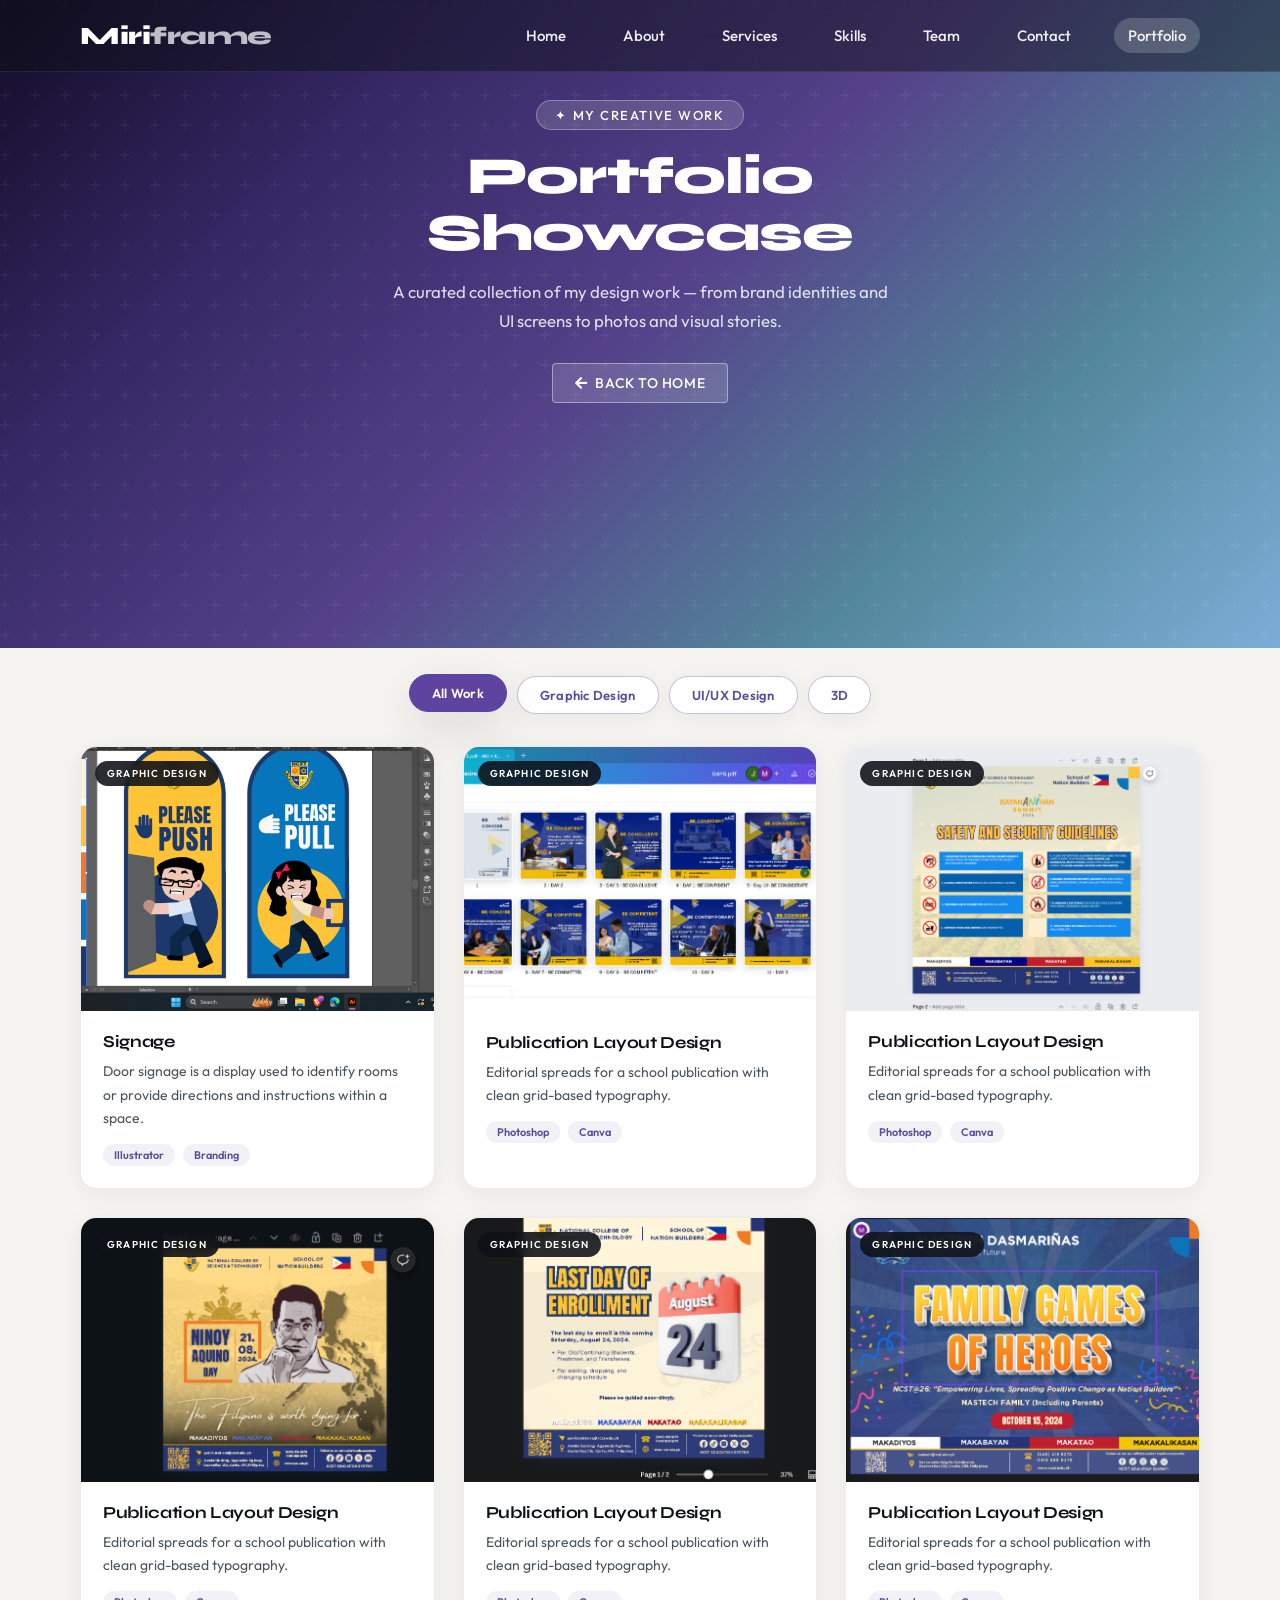
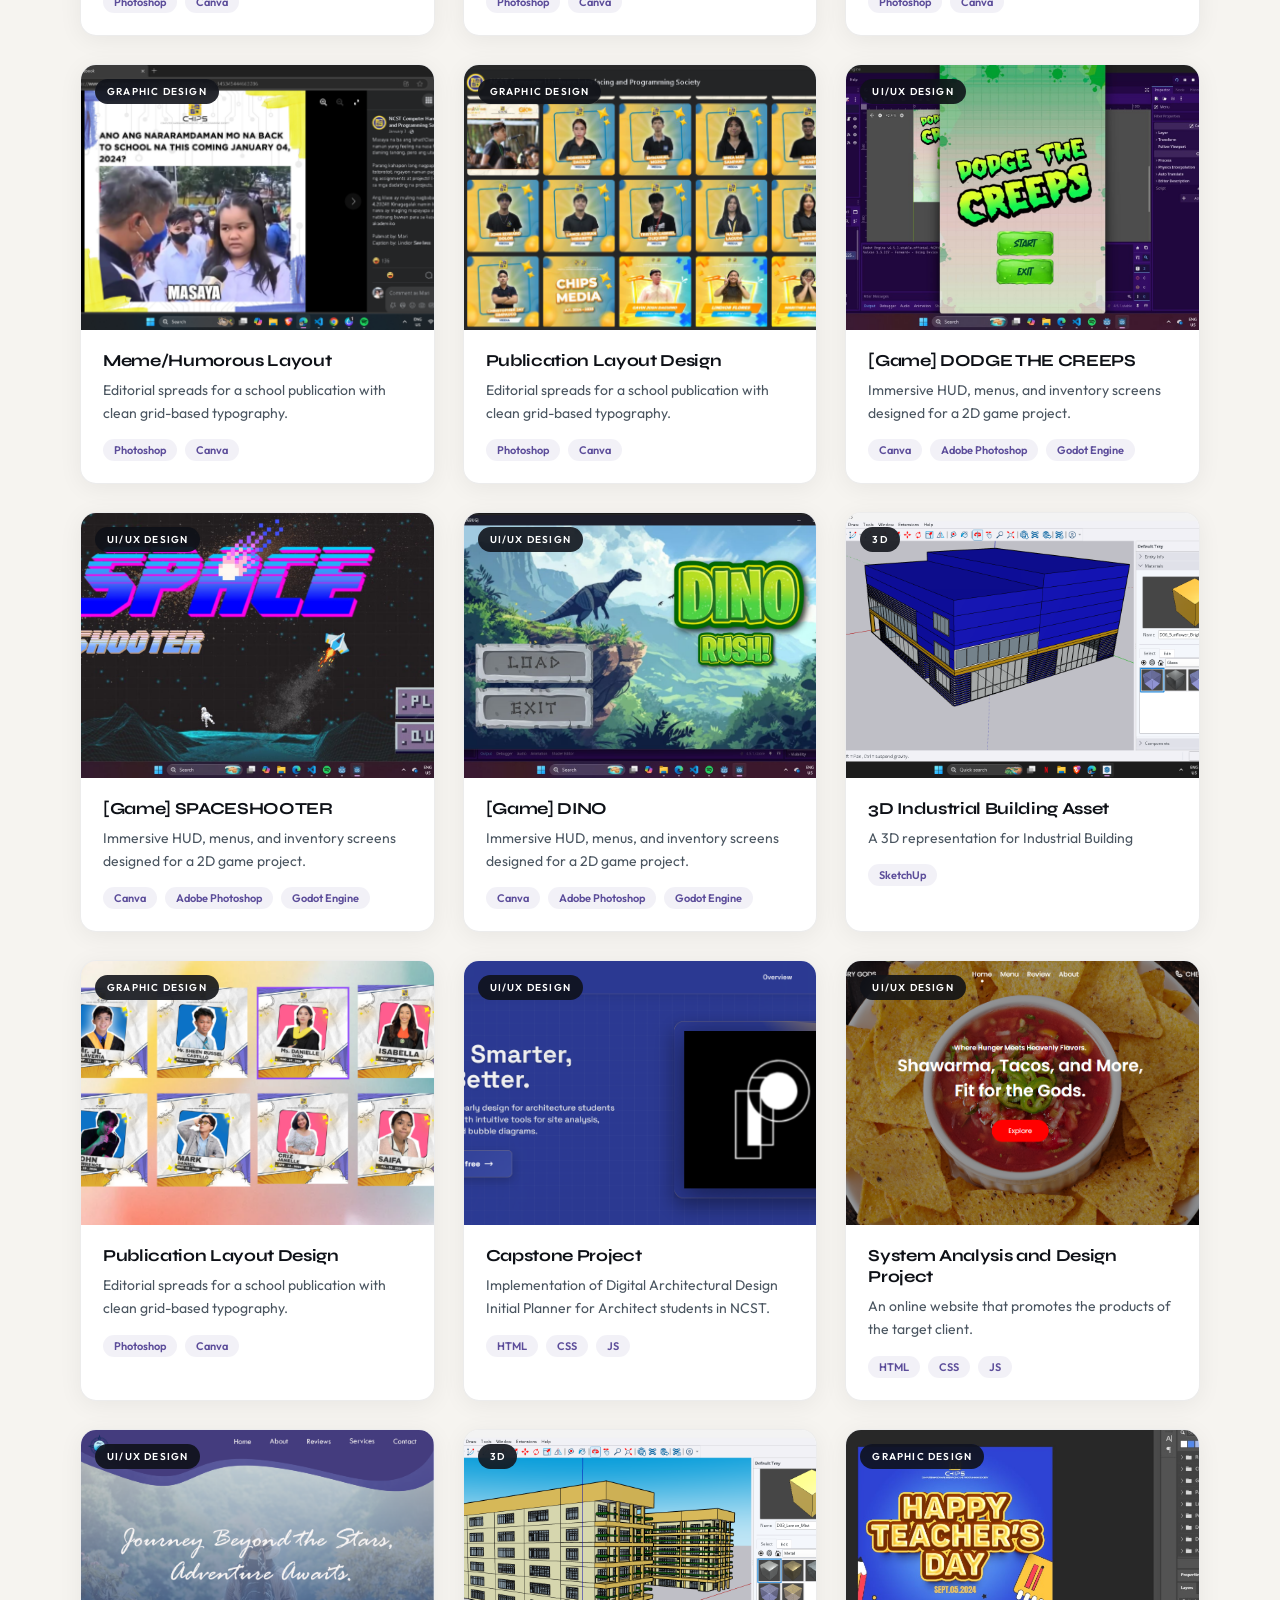
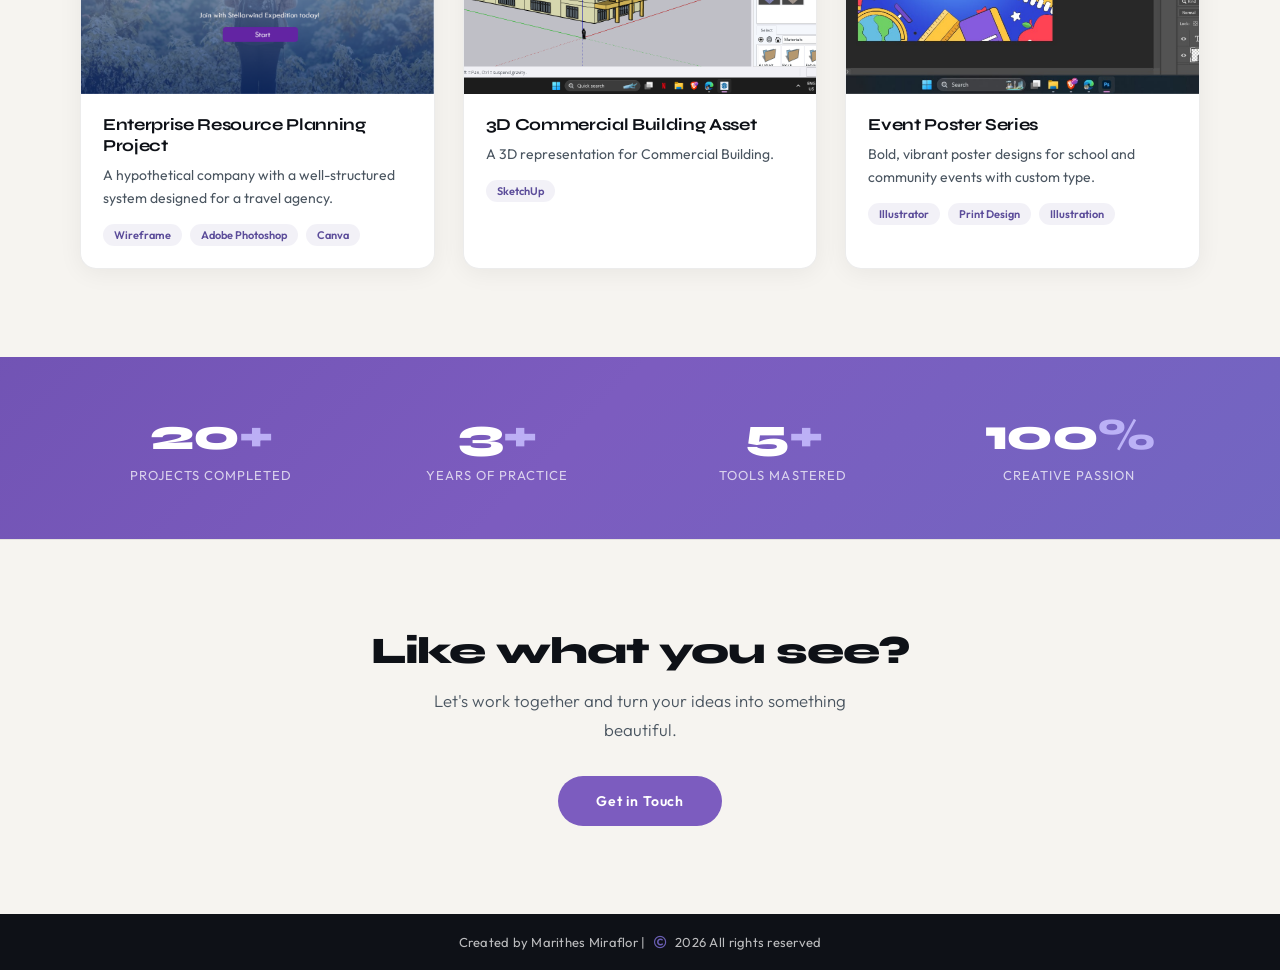
==== commit b1c35f06: "Add files via upload" ====
--- a/MARI's PORTFOLIO/portfolio/portfolio.html
+++ b/MARI's PORTFOLIO/portfolio/portfolio.html
@@ -24,7 +24,7 @@
     <!-- Navbar -->
     <nav class="navbar" id="navbar">
         <div class="max-width">
-            <div class="logo"><a href="index.html">Mioua<span>cle</span></a></div>
+            <div class="logo"><a href="index.html">Miri<span>frame</span></a></div>
             <ul class="menu" id="navMenu">
                 <li><a href="index.html#home">Home</a></li>
                 <li><a href="index.html#about">About</a></li>
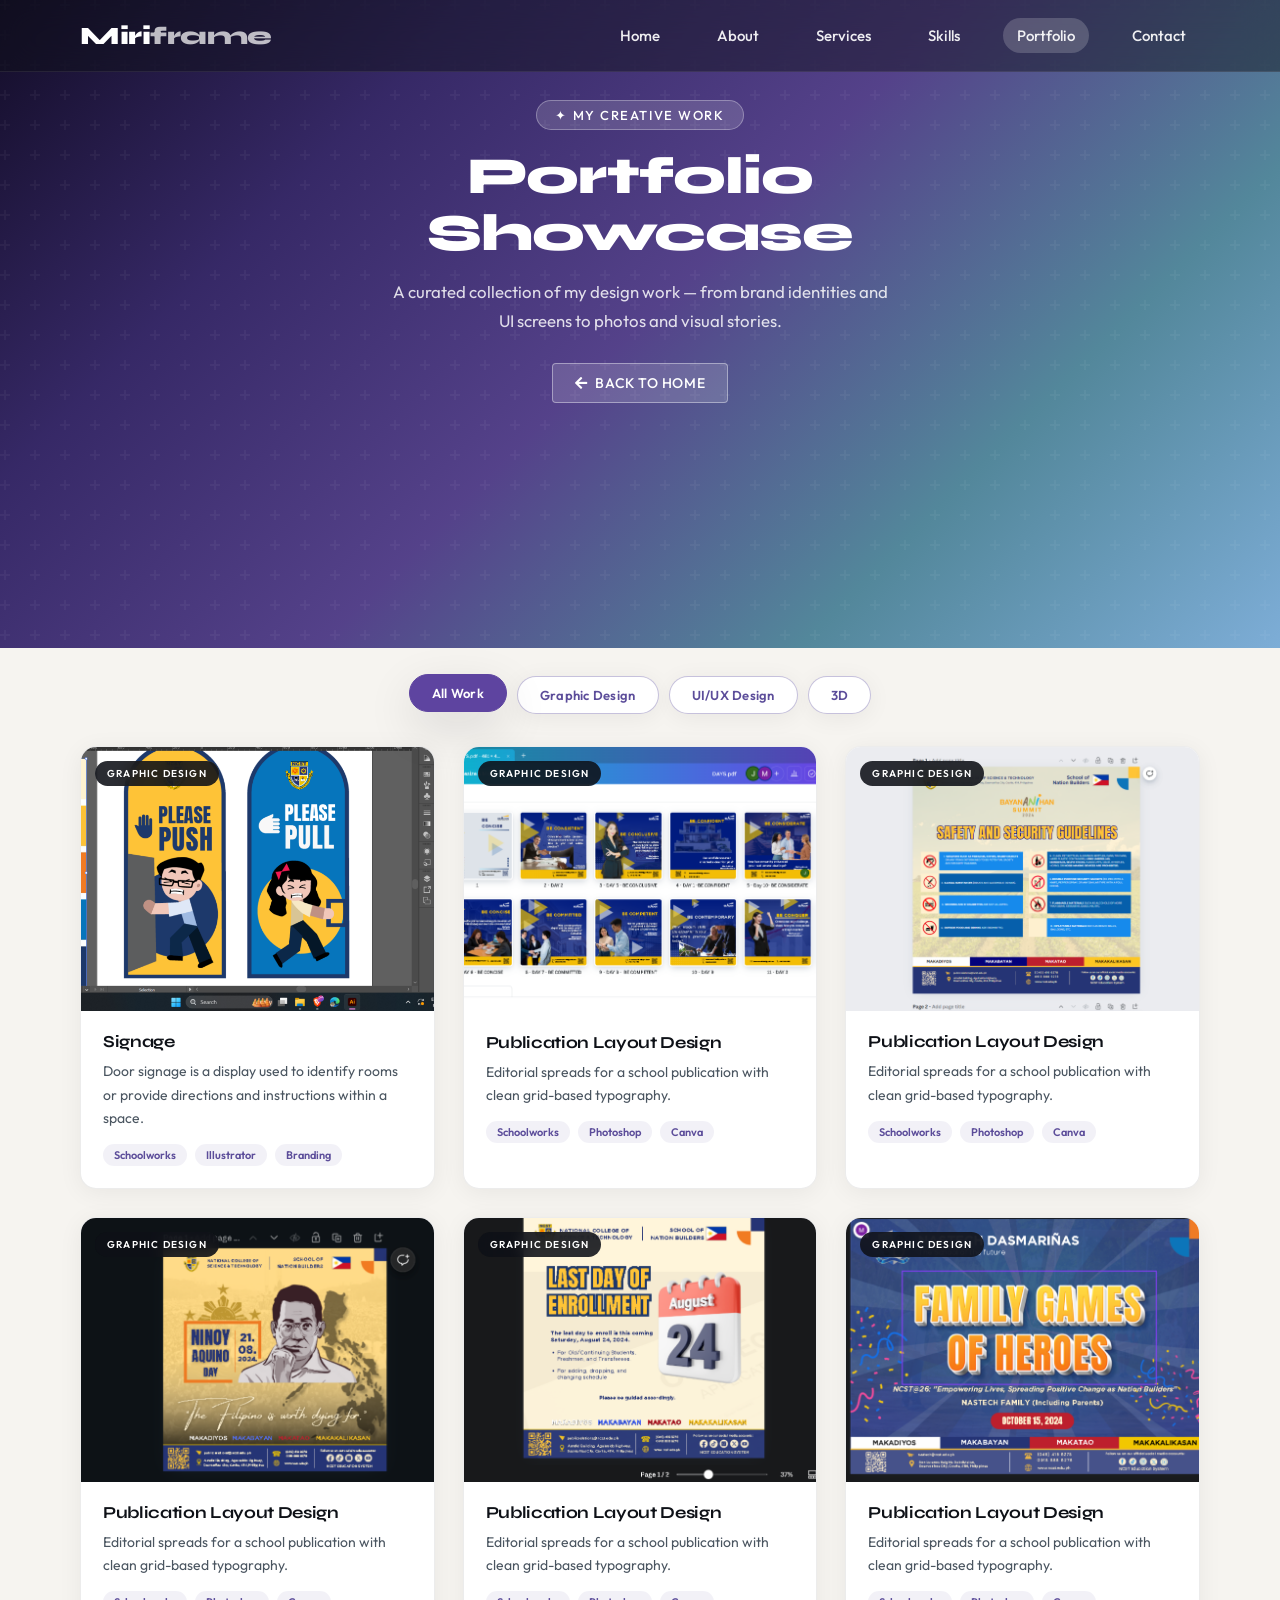
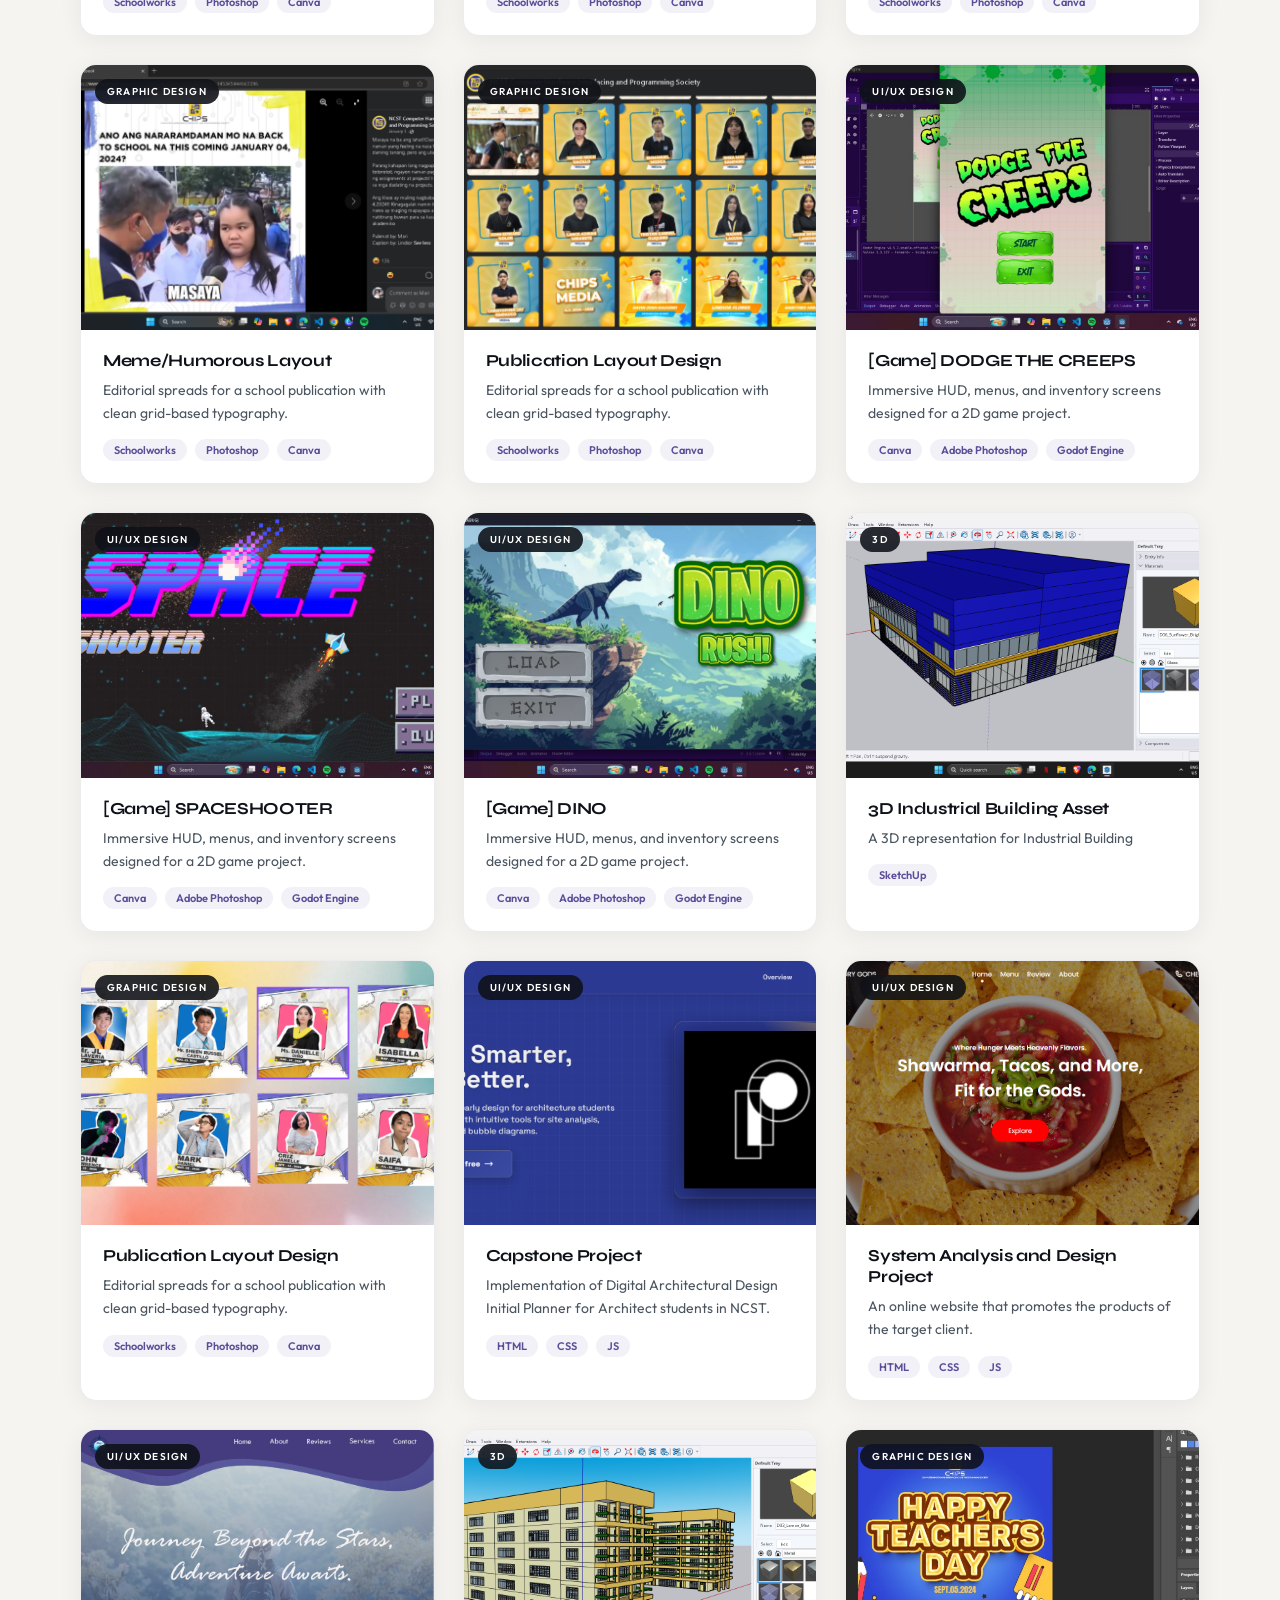
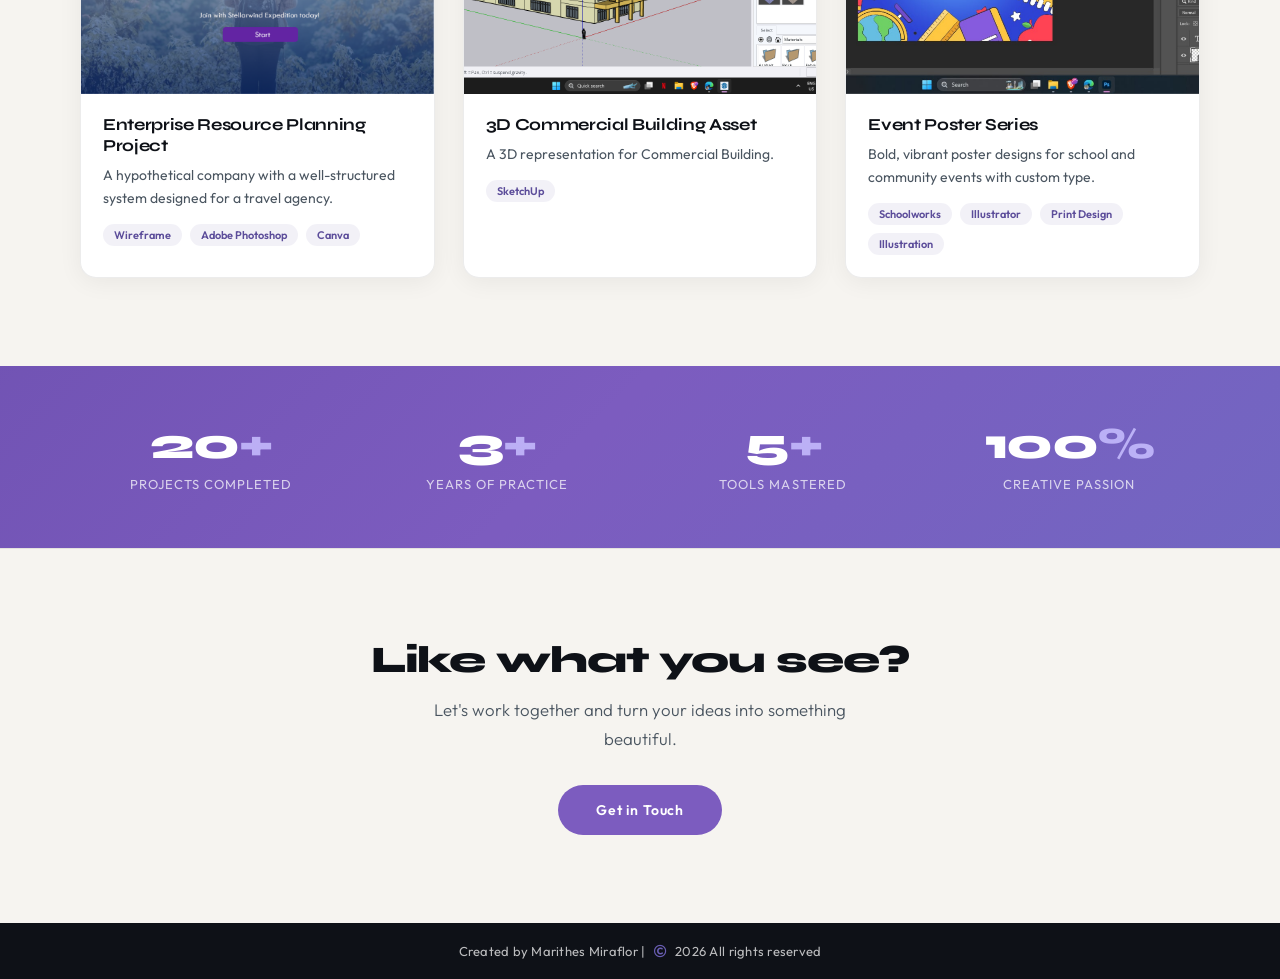
==== commit c5128bc7: "Add files via upload" ====
--- a/MARI's PORTFOLIO/portfolio/portfolio.html
+++ b/MARI's PORTFOLIO/portfolio/portfolio.html
@@ -30,9 +30,8 @@
                 <li><a href="index.html#about">About</a></li>
                 <li><a href="index.html#services">Services</a></li>
                 <li><a href="index.html#skills">Skills</a></li>
-                <li><a href="index.html#teams">Team</a></li>
+                <li><a href="portfolio.html" class="active-link">Portfolio</a></li>
                 <li><a href="index.html#contact">Contact</a></li>
-                <li><a href="portfolio.html" class="active-link">Portfolio</a></li>
             </ul>
             <div class="menu-btn" id="menuToggle">
                 <i class="fas fa-bars"></i>
@@ -87,6 +86,7 @@
                         <h3>Signage</h3>
                         <p>Door signage is a display used to identify rooms or provide directions and instructions within a space.</p>
                         <div class="card-tags">
+                            <span class="tag">Schoolworks</span>
                             <span class="tag">Illustrator</span>
                             <span class="tag">Branding</span>
                         </div>
@@ -108,6 +108,7 @@
                         <h3>Publication Layout Design</h3>
                         <p>Editorial spreads for a school publication with clean grid-based typography.</p>
                         <div class="card-tags">
+                            <span class="tag">Schoolworks</span>
                             <span class="tag">Photoshop</span>
                             <span class="tag">Canva</span>
                         </div>
@@ -129,6 +130,7 @@
                         <h3>Publication Layout Design</h3>
                         <p>Editorial spreads for a school publication with clean grid-based typography.</p>
                         <div class="card-tags">
+                            <span class="tag">Schoolworks</span>
                             <span class="tag">Photoshop</span>
                             <span class="tag">Canva</span>
                         </div>
@@ -150,6 +152,7 @@
                         <h3>Publication Layout Design</h3>
                         <p>Editorial spreads for a school publication with clean grid-based typography.</p>
                         <div class="card-tags">
+                            <span class="tag">Schoolworks</span>
                             <span class="tag">Photoshop</span>
                             <span class="tag">Canva</span>
                         </div>
@@ -171,6 +174,7 @@
                         <h3>Publication Layout Design</h3>
                         <p>Editorial spreads for a school publication with clean grid-based typography.</p>
                         <div class="card-tags">
+                            <span class="tag">Schoolworks</span>
                             <span class="tag">Photoshop</span>
                             <span class="tag">Canva</span>
                         </div>
@@ -192,6 +196,7 @@
                         <h3>Publication Layout Design</h3>
                         <p>Editorial spreads for a school publication with clean grid-based typography.</p>
                         <div class="card-tags">
+                            <span class="tag">Schoolworks</span>
                             <span class="tag">Photoshop</span>
                             <span class="tag">Canva</span>
                         </div>
@@ -213,6 +218,7 @@
                         <h3>Meme/Humorous Layout</h3>
                         <p>Editorial spreads for a school publication with clean grid-based typography.</p>
                         <div class="card-tags">
+                            <span class="tag">Schoolworks</span>
                             <span class="tag">Photoshop</span>
                             <span class="tag">Canva</span>
                         </div>
@@ -234,6 +240,7 @@
                         <h3>Publication Layout Design</h3>
                         <p>Editorial spreads for a school publication with clean grid-based typography.</p>
                         <div class="card-tags">
+                            <span class="tag">Schoolworks</span>
                             <span class="tag">Photoshop</span>
                             <span class="tag">Canva</span>
                         </div>
@@ -344,6 +351,7 @@
                         <h3>Publication Layout Design</h3>
                         <p>Editorial spreads for a school publication with clean grid-based typography.</p>
                         <div class="card-tags">
+                            <span class="tag">Schoolworks</span>
                             <span class="tag">Photoshop</span>
                             <span class="tag">Canva</span>
                         </div>
@@ -453,6 +461,7 @@
                         <h3>Event Poster Series</h3>
                         <p>Bold, vibrant poster designs for school and community events with custom type.</p>
                         <div class="card-tags">
+                            <span class="tag">Schoolworks</span>
                             <span class="tag">Illustrator</span>
                             <span class="tag">Print Design</span>
                             <span class="tag">Illustration</span>
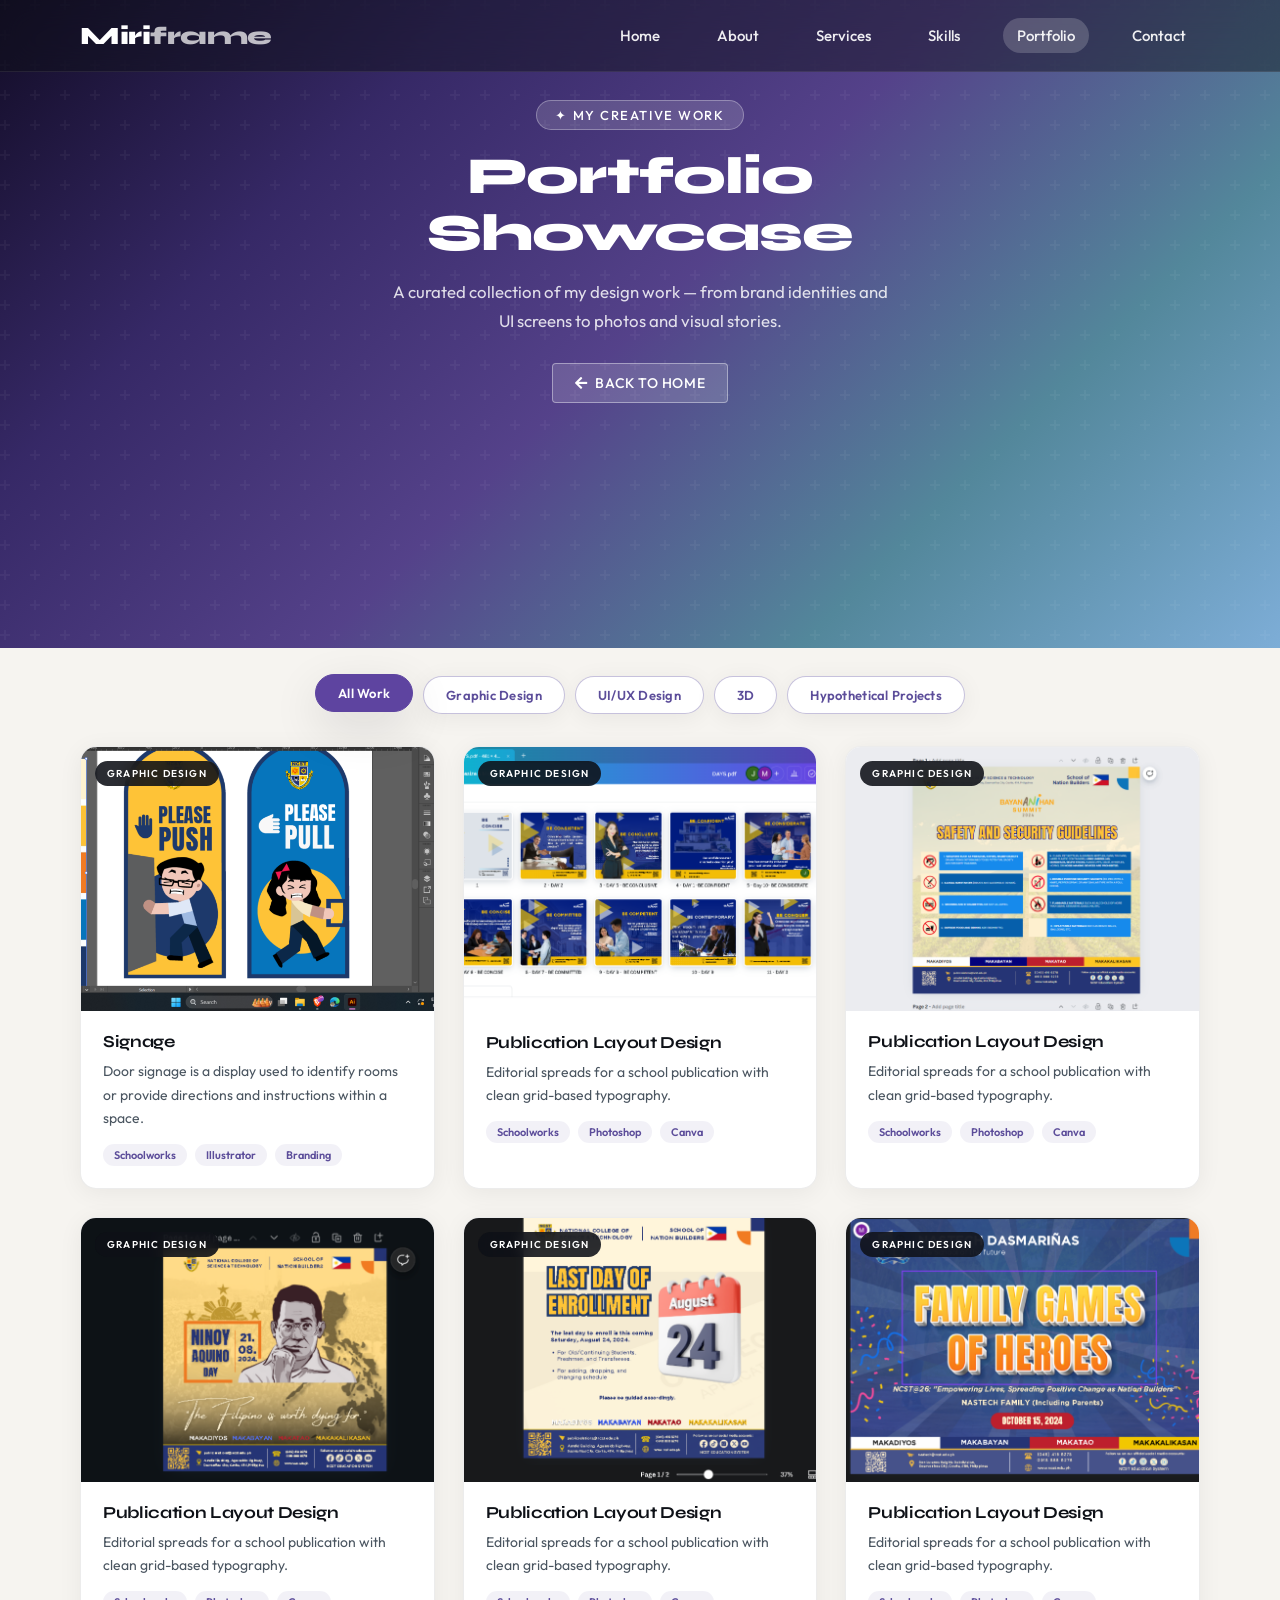
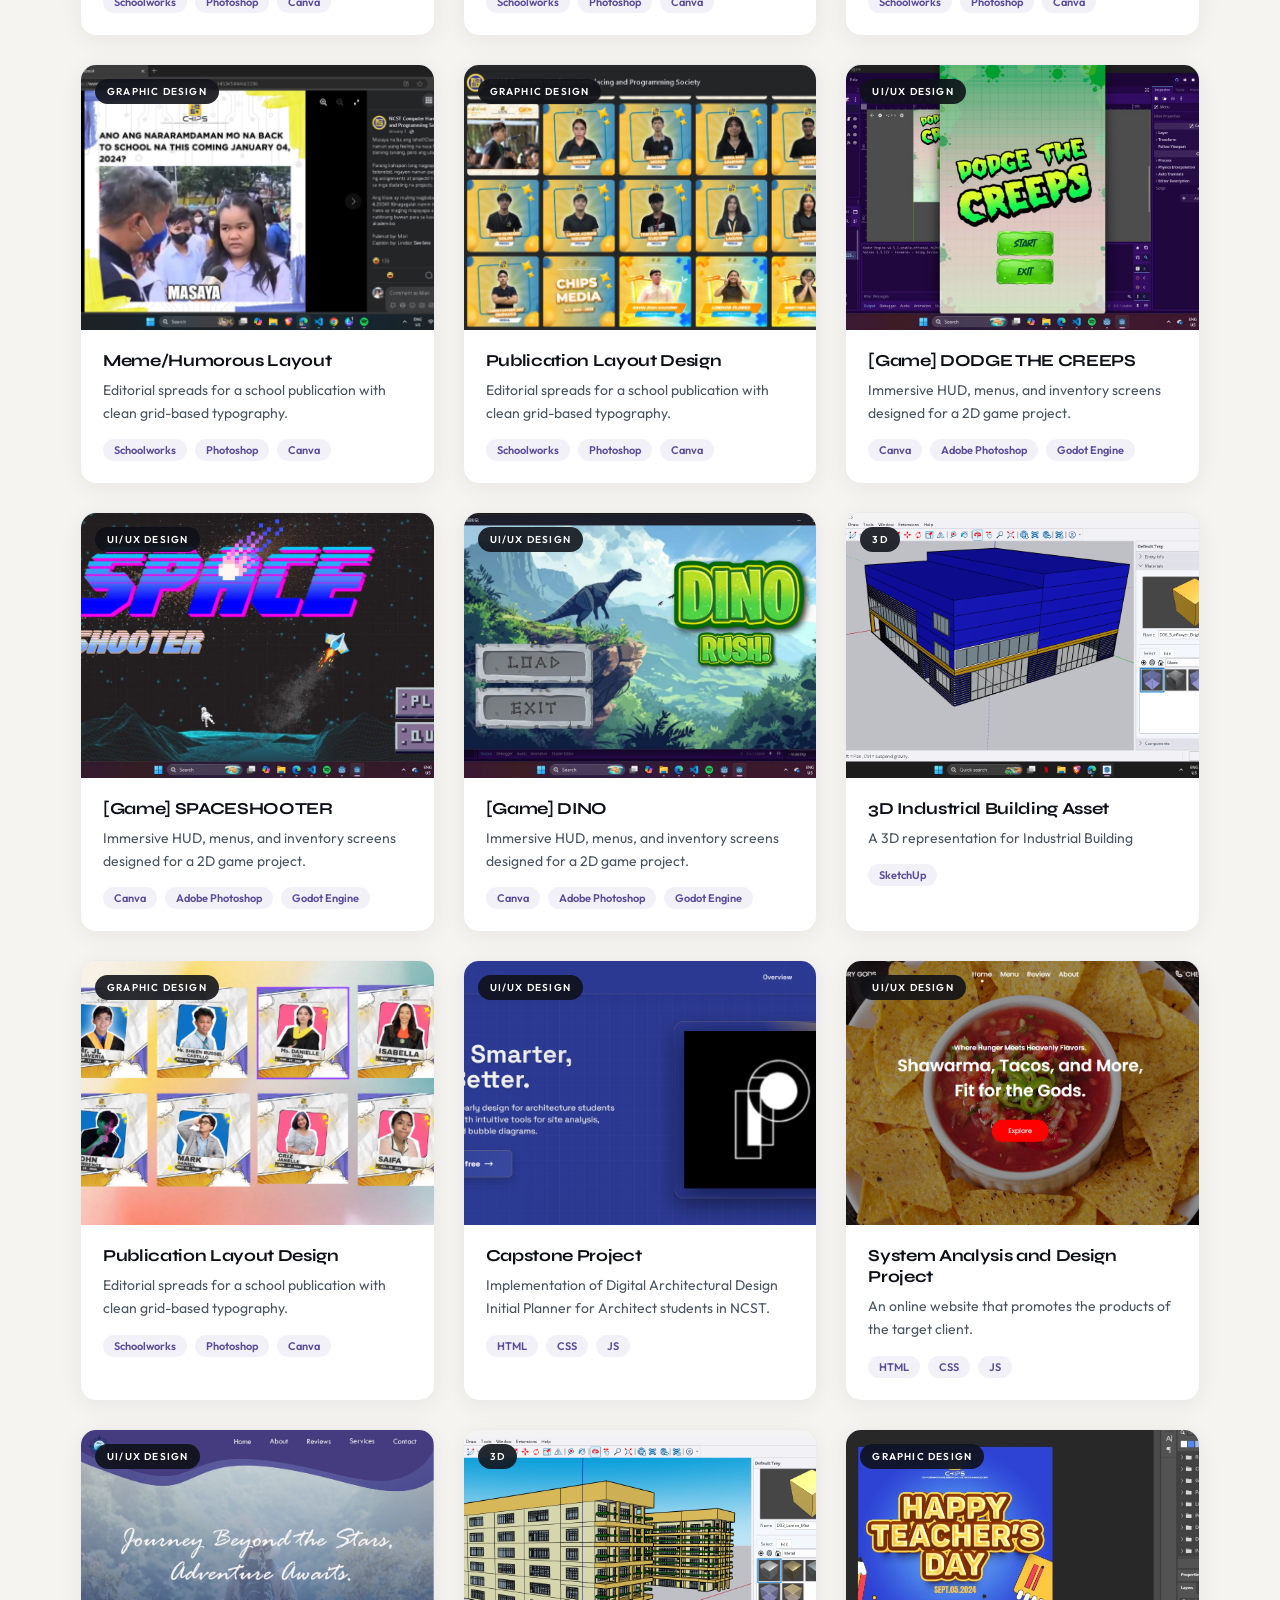
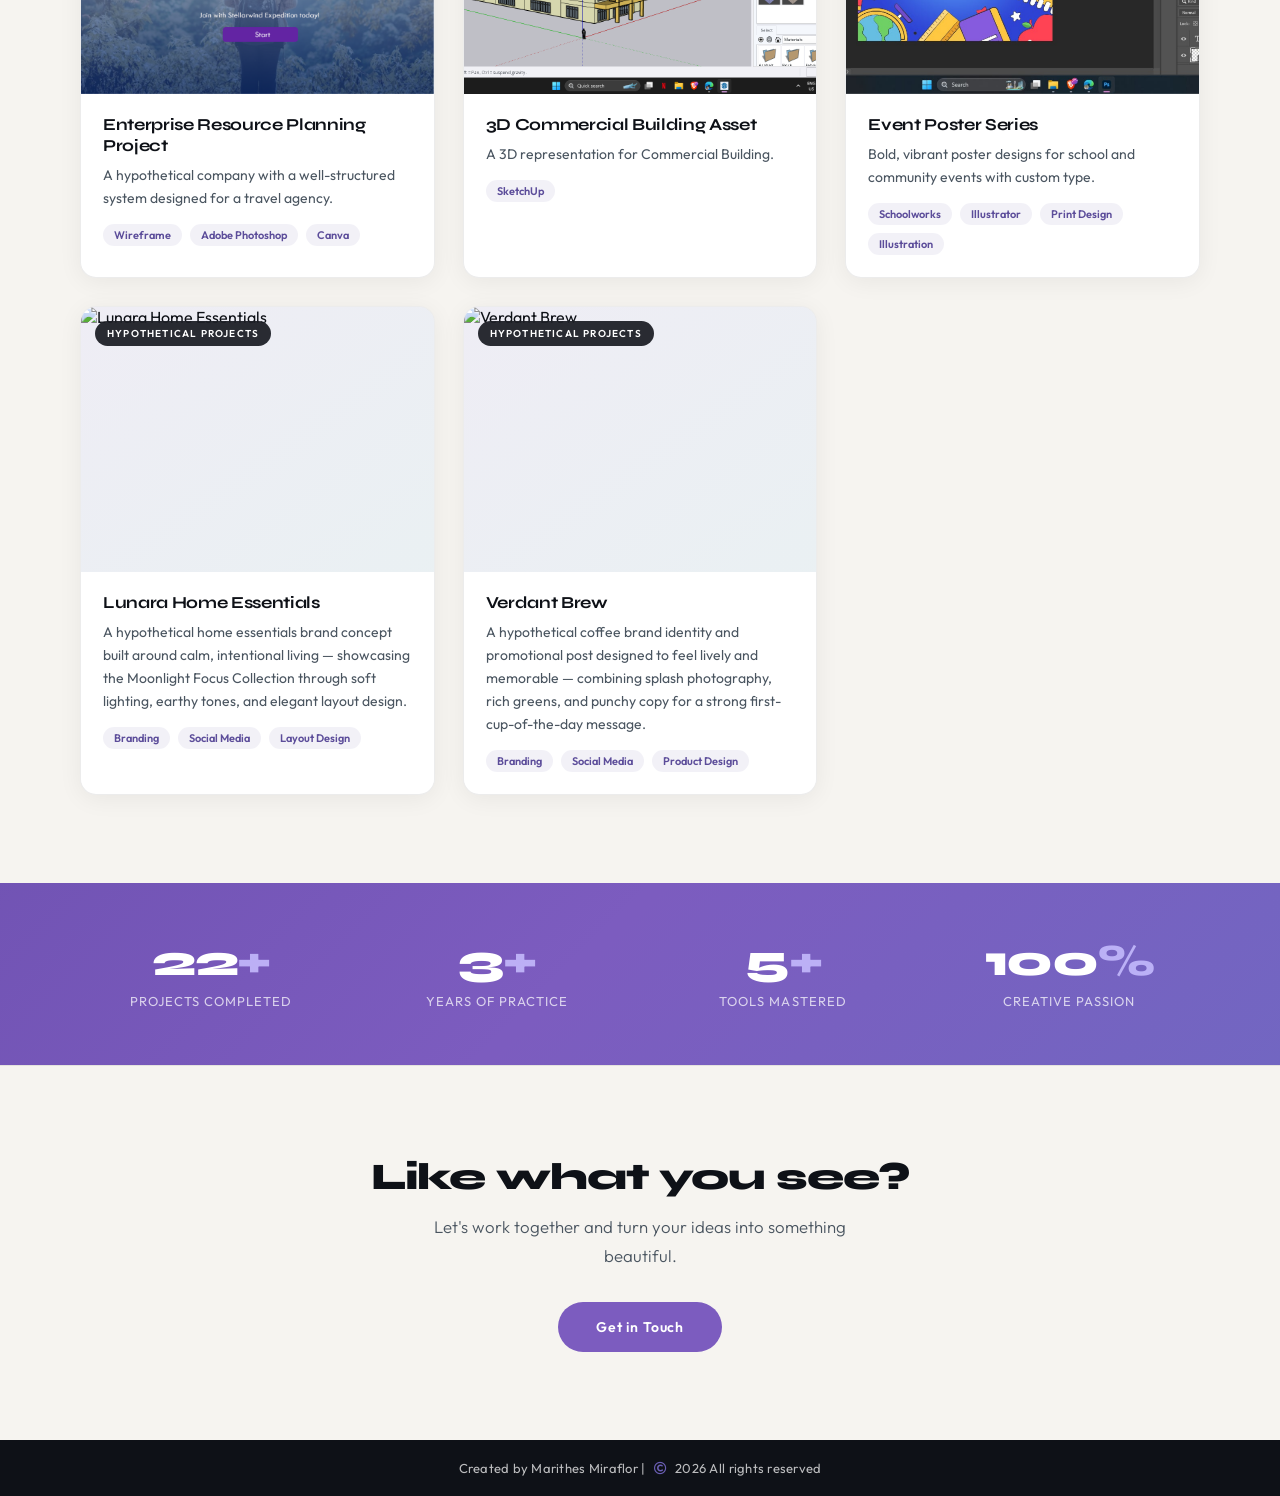
==== commit ad28bbab: "Add files via upload" ====
--- a/MARI's PORTFOLIO/portfolio/portfolio.html
+++ b/MARI's PORTFOLIO/portfolio/portfolio.html
@@ -61,6 +61,7 @@
                 <button class="filter-btn" data-filter="graphic">Graphic Design</button>
                 <button class="filter-btn" data-filter="ui">UI/UX Design</button>
                 <button class="filter-btn" data-filter="social">3D</button>
+                <button class="filter-btn" data-filter="hypothetical">Hypothetical Projects</button>
             </div>
         </div>
     </div>
@@ -465,6 +466,49 @@
                             <span class="tag">Illustrator</span>
                             <span class="tag">Print Design</span>
                             <span class="tag">Illustration</span>
+                        </div>
+                    </div>
+                </div>
+
+                <!-- Hypothetical Projects -->
+                <div class="port-card" data-category="hypothetical">
+                    <div class="card-thumb">
+                        <img src="images/portfolio/lunara.png" alt="Lunara Home Essentials">
+                        <span class="card-category-badge">Hypothetical Projects</span>
+                        <div class="card-overlay">
+                            <div class="overlay-btn" data-lightbox-img="images/portfolio/lunara.png" data-lightbox-post="https://www.facebook.com/share/p/1JmHhE2XtV/" onclick="openLightbox('Lunara Home Essentials','A conceptual brand campaign for Lunara Home Essentials — featuring the Moonlight Focus Collection with warm, minimalist visuals and refined typography for curated home and workspace decor.', event)">
+                                <i class="fas fa-eye"></i>
+                            </div>
+                        </div>
+                    </div>
+                    <div class="card-body">
+                        <h3>Lunara Home Essentials</h3>
+                        <p>A hypothetical home essentials brand concept built around calm, intentional living — showcasing the Moonlight Focus Collection through soft lighting, earthy tones, and elegant layout design.</p>
+                        <div class="card-tags">
+                            <span class="tag">Branding</span>
+                            <span class="tag">Social Media</span>
+                            <span class="tag">Layout Design</span>
+                        </div>
+                    </div>
+                </div>
+
+                <div class="port-card" data-category="hypothetical">
+                    <div class="card-thumb">
+                        <img src="images/portfolio/verdant.png" alt="Verdant Brew">
+                        <span class="card-category-badge">Hypothetical Projects</span>
+                        <div class="card-overlay">
+                            <div class="overlay-btn" data-lightbox-img="images/portfolio/verdant.png" data-lightbox-post="https://www.facebook.com/share/p/18jsdnegLu/" onclick="openLightbox('Verdant Brew','A bold social media campaign for Verdant Brew — a fictional coffee brand with dynamic product visuals, energetic typography, and a fresh morning wake-up aesthetic.', event)">
+                                <i class="fas fa-eye"></i>
+                            </div>
+                        </div>
+                    </div>
+                    <div class="card-body">
+                        <h3>Verdant Brew</h3>
+                        <p>A hypothetical coffee brand identity and promotional post designed to feel lively and memorable — combining splash photography, rich greens, and punchy copy for a strong first-cup-of-the-day message.</p>
+                        <div class="card-tags">
+                            <span class="tag">Branding</span>
+                            <span class="tag">Social Media</span>
+                            <span class="tag">Product Design</span>
                         </div>
                     </div>
                 </div>
@@ -478,7 +522,7 @@
         <div class="max-width">
             <div class="inner">
                 <div class="stat-item">
-                    <div class="num">20<span>+</span></div>
+                    <div class="num">22<span>+</span></div>
                     <div class="label">Projects Completed</div>
                 </div>
                 <div class="stat-item">
@@ -532,6 +576,9 @@
             <div class="lightbox-body">
                 <h3 id="lbTitle">Project Title</h3>
                 <p id="lbDesc">Project description.</p>
+                <a href="#" id="lbPostLink" class="see-full-post-btn" target="_blank" rel="noopener noreferrer" hidden>
+                    See Full Post <i class="fas fa-external-link-alt"></i>
+                </a>
             </div>
         </div>
     </div>
--- a/MARI's PORTFOLIO/portfolio/portfolio.css
+++ b/MARI's PORTFOLIO/portfolio/portfolio.css
@@ -291,6 +291,34 @@
     font-size: 11px; font-weight: 600; padding: 4px 11px; border-radius: 999px;
     background: rgba(92, 77, 154, 0.08); color: var(--accent);
 }
+.see-full-post-btn {
+    display: inline-flex;
+    align-items: center;
+    justify-content: center;
+    gap: 8px;
+    margin-top: 16px;
+    padding: 10px 18px;
+    border-radius: 999px;
+    font-size: 13px;
+    font-weight: 600;
+    font-family: 'Outfit', sans-serif;
+    color: #fff;
+    background: var(--brand-purple-deep);
+    border: 1px solid var(--brand-purple-deep);
+    text-decoration: none;
+    transition: background 0.25s ease, transform 0.25s var(--ease-out), box-shadow 0.25s ease;
+    box-shadow: var(--shadow-sm);
+}
+.see-full-post-btn:hover {
+    background: var(--accent-teal, #4A8FCC);
+    border-color: var(--accent-teal, #4A8FCC);
+    transform: translateY(-2px);
+    box-shadow: var(--shadow-md);
+}
+.see-full-post-btn i {
+    font-size: 11px;
+    opacity: 0.9;
+}
 
 /* ── Stats Bar (matches index accent band) ── */
 .stats-bar {
@@ -443,7 +471,13 @@
 }
 .lightbox-body { padding: 24px 28px 28px; }
 .lightbox-body h3 { font-family: 'Syne', sans-serif; font-size: 22px; color: var(--ink); margin-bottom: 10px; }
-.lightbox-body p { font-size: 15px; color: var(--ink-soft); line-height: 1.7; }
+.lightbox-body p { font-size: 15px; color: var(--ink-soft); line-height: 1.7; margin-bottom: 0; }
+.lightbox-body .see-full-post-btn {
+    margin-top: 18px;
+}
+.lightbox-body .see-full-post-btn[hidden] {
+    display: none;
+}
 .lightbox-close {
     position: absolute; top: 14px; right: 16px;
     background: rgba(0,0,0,0.55); border: none; color: #fff;
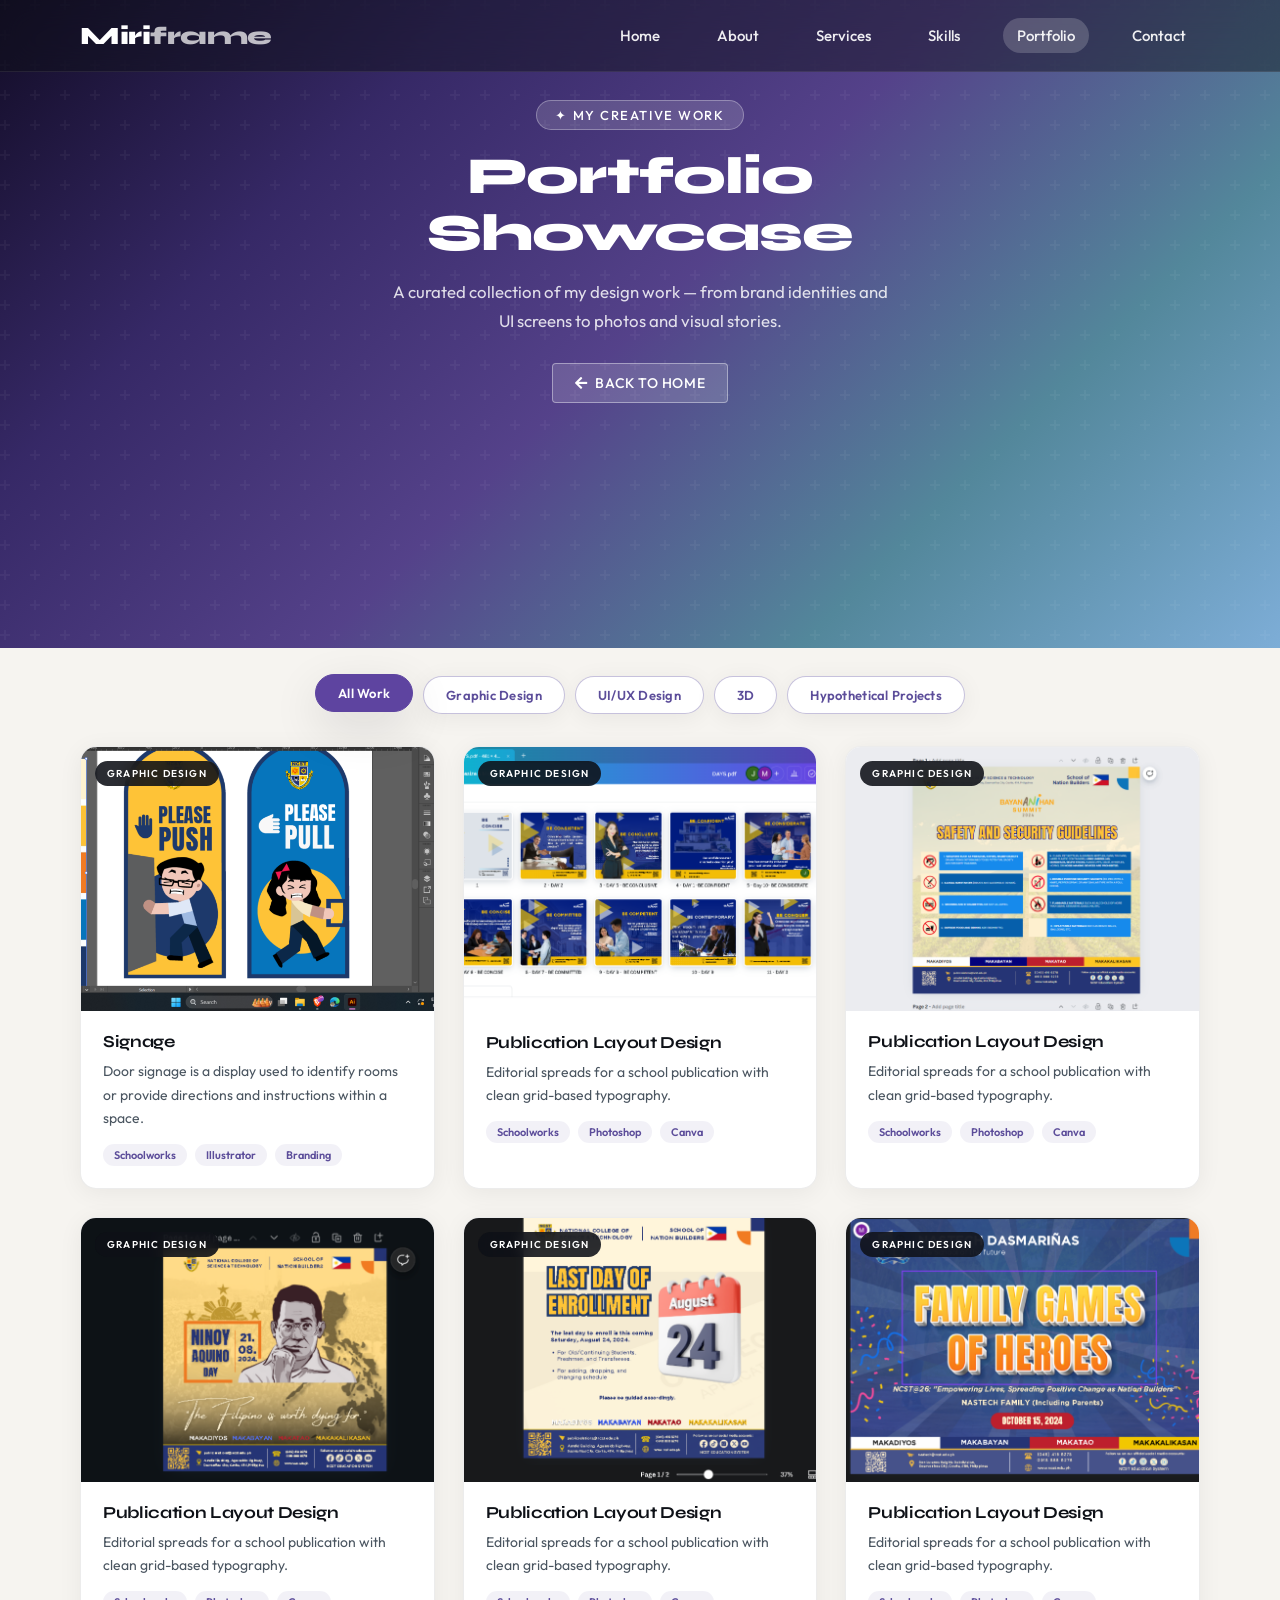
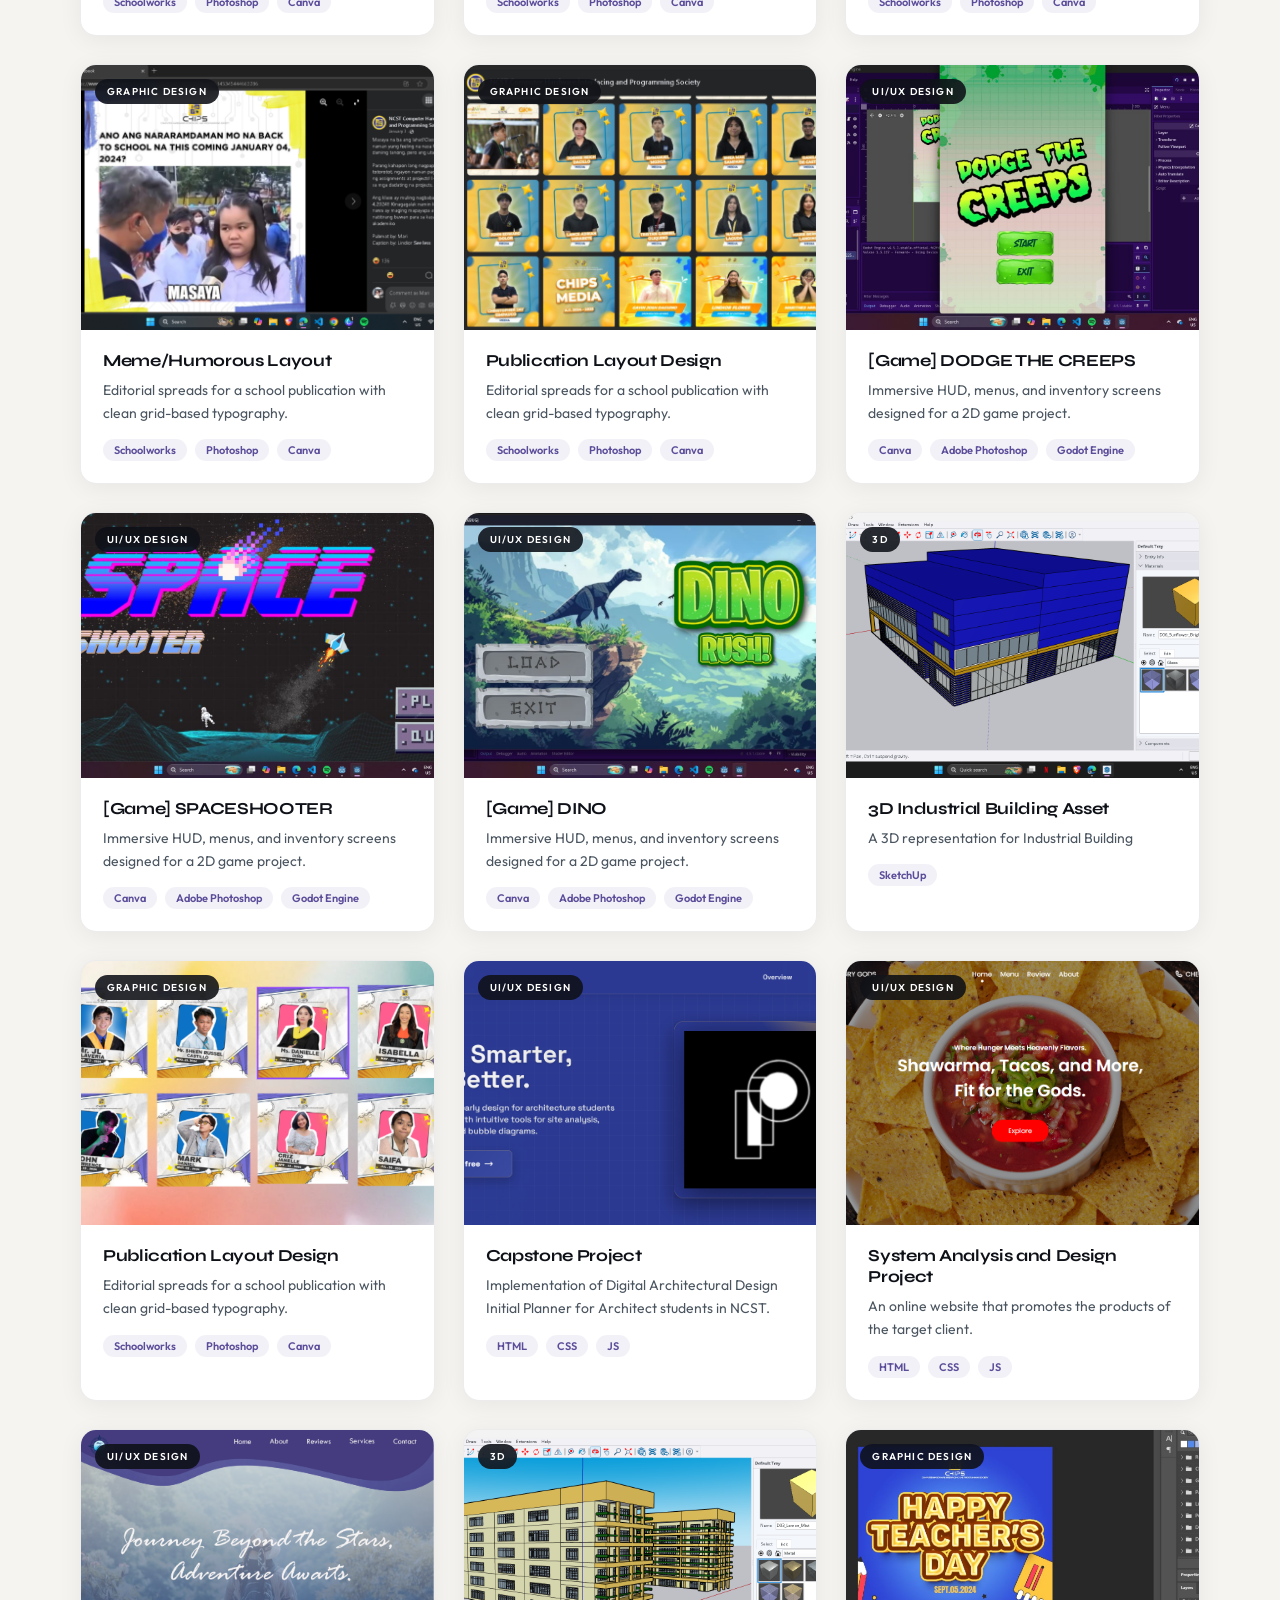
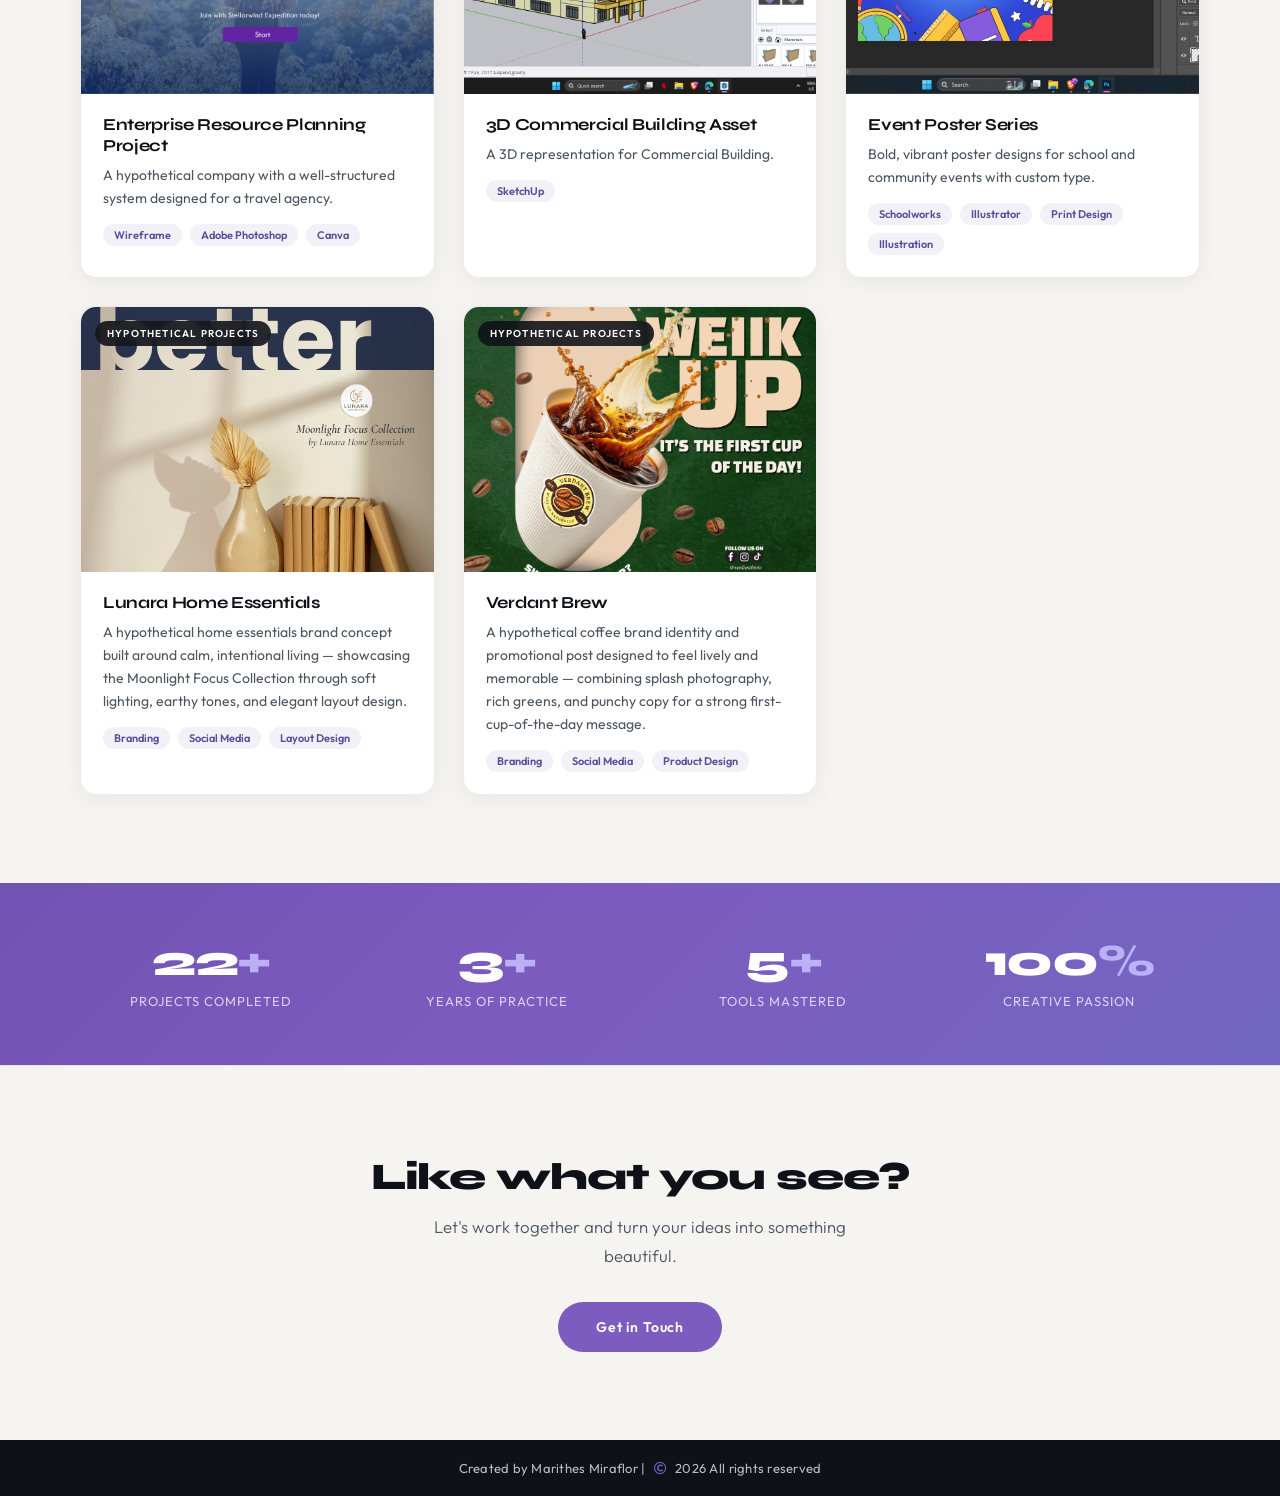
==== commit 5a67b130: "Add files via upload" ====
--- a/MARI's PORTFOLIO/portfolio/portfolio.html
+++ b/MARI's PORTFOLIO/portfolio/portfolio.html
@@ -473,10 +473,10 @@
                 <!-- Hypothetical Projects -->
                 <div class="port-card" data-category="hypothetical">
                     <div class="card-thumb">
-                        <img src="images/portfolio/lunara.png" alt="Lunara Home Essentials">
+                        <img src="images/portfolio/LUNARA.png" alt="Lunara Home Essentials">
                         <span class="card-category-badge">Hypothetical Projects</span>
                         <div class="card-overlay">
-                            <div class="overlay-btn" data-lightbox-img="images/portfolio/lunara.png" data-lightbox-post="https://www.facebook.com/share/p/1JmHhE2XtV/" onclick="openLightbox('Lunara Home Essentials','A conceptual brand campaign for Lunara Home Essentials — featuring the Moonlight Focus Collection with warm, minimalist visuals and refined typography for curated home and workspace decor.', event)">
+                            <div class="overlay-btn" data-lightbox-img="images/portfolio/LUNARA.png" data-lightbox-post="https://www.facebook.com/share/p/1JmHhE2XtV/" onclick="openLightbox('Lunara Home Essentials','A conceptual brand campaign for Lunara Home Essentials — featuring the Moonlight Focus Collection with warm, minimalist visuals and refined typography for curated home and workspace decor.', event)">
                                 <i class="fas fa-eye"></i>
                             </div>
                         </div>
@@ -494,10 +494,10 @@
 
                 <div class="port-card" data-category="hypothetical">
                     <div class="card-thumb">
-                        <img src="images/portfolio/verdant.png" alt="Verdant Brew">
+                        <img src="images/portfolio/VERDANT.png" alt="Verdant Brew">
                         <span class="card-category-badge">Hypothetical Projects</span>
                         <div class="card-overlay">
-                            <div class="overlay-btn" data-lightbox-img="images/portfolio/verdant.png" data-lightbox-post="https://www.facebook.com/share/p/18jsdnegLu/" onclick="openLightbox('Verdant Brew','A bold social media campaign for Verdant Brew — a fictional coffee brand with dynamic product visuals, energetic typography, and a fresh morning wake-up aesthetic.', event)">
+                            <div class="overlay-btn" data-lightbox-img="images/portfolio/VERDANT.png" data-lightbox-post="https://www.facebook.com/share/p/18jsdnegLu/" onclick="openLightbox('Verdant Brew','A bold social media campaign for Verdant Brew — a fictional coffee brand with dynamic product visuals, energetic typography, and a fresh morning wake-up aesthetic.', event)">
                                 <i class="fas fa-eye"></i>
                             </div>
                         </div>
